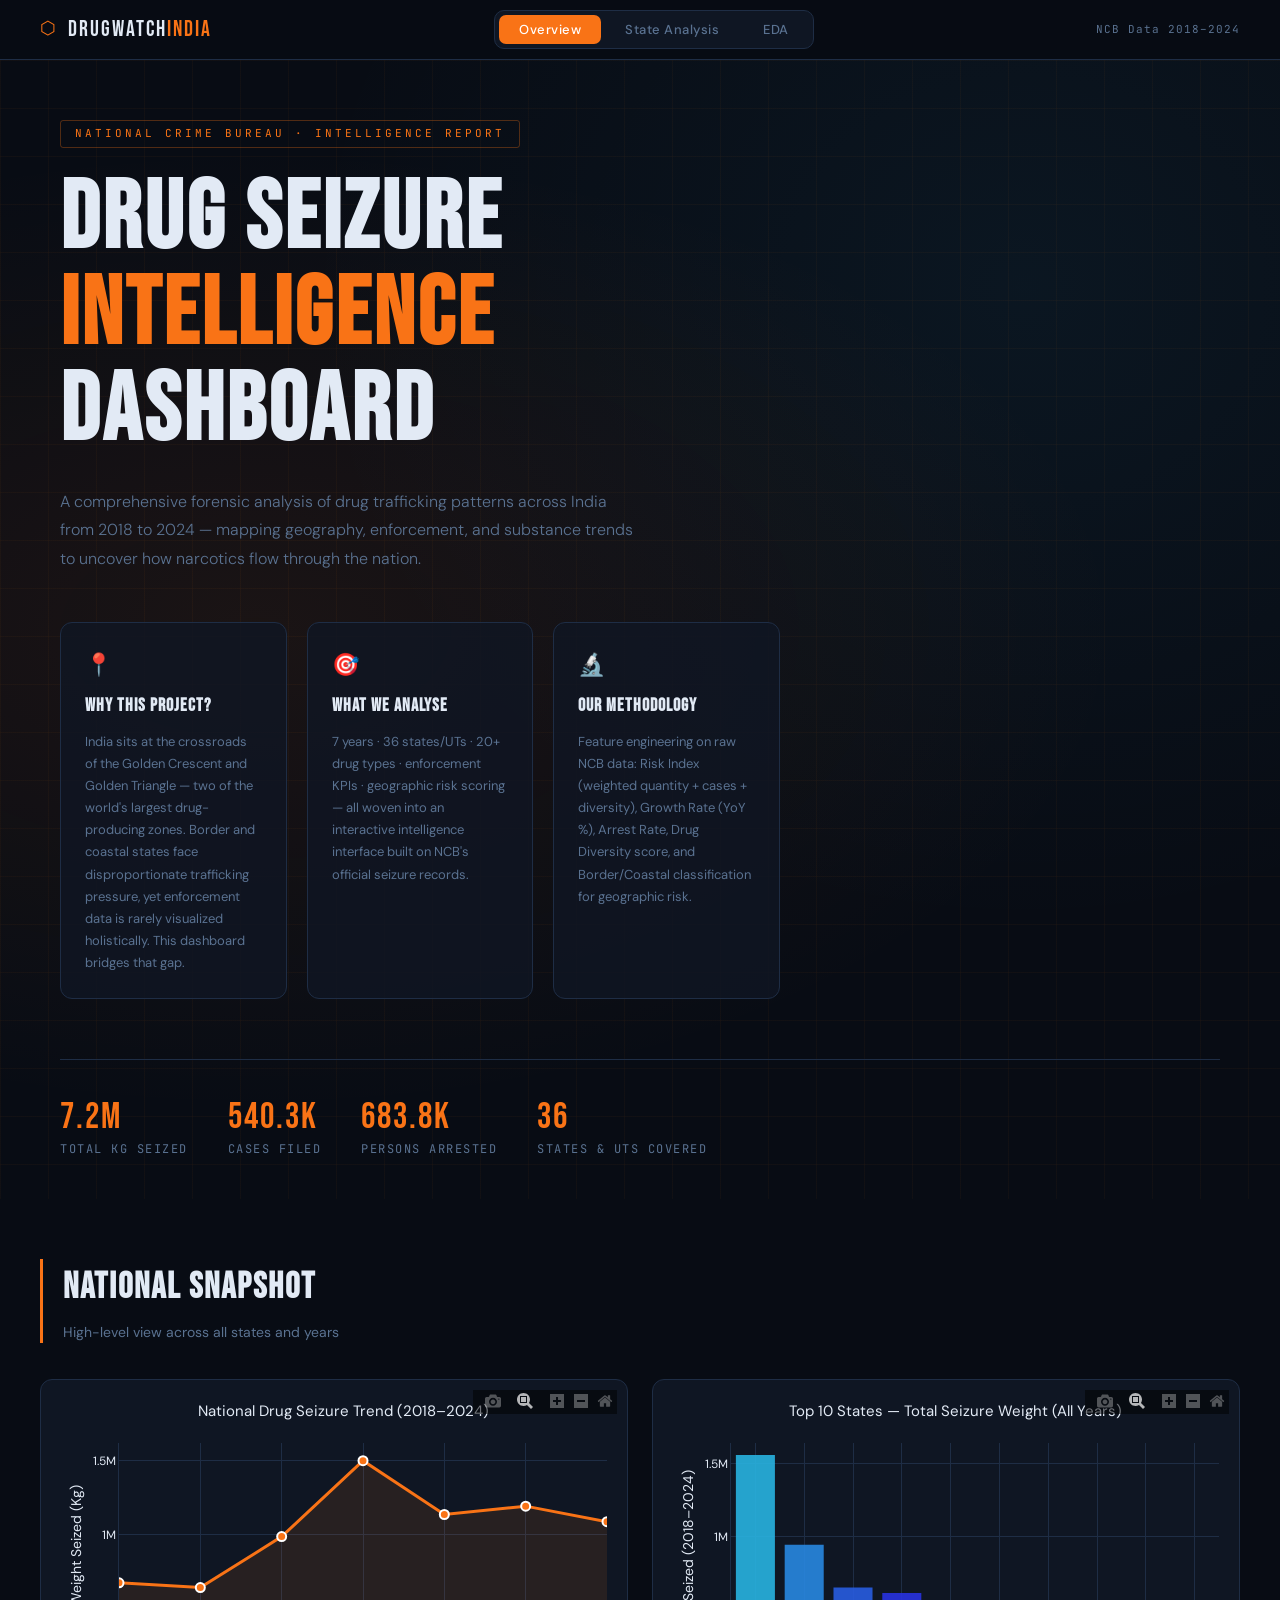
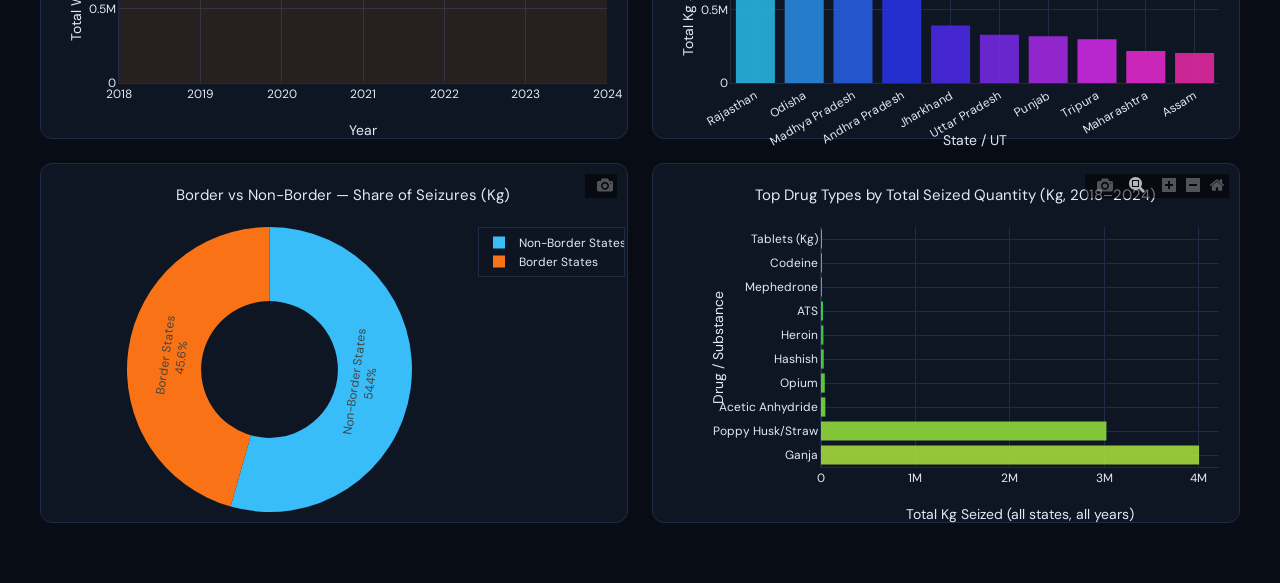
==== frontend/index.html @ 489620c5 "Graph corrected" ====
<!DOCTYPE html>
<html lang="en">
<head>
<meta charset="UTF-8">
<meta name="viewport" content="width=device-width, initial-scale=1.0">
<title>DrugWatch India — NCB Seizure Intelligence</title>
<link rel="preconnect" href="https://fonts.googleapis.com">
<link href="https://fonts.googleapis.com/css2?family=Bebas+Neue&family=DM+Sans:ital,wght@0,300;0,400;0,500;0,700;1,300&family=JetBrains+Mono:wght@400;600&display=swap" rel="stylesheet">
<script src="https://cdn.plot.ly/plotly-latest.min.js"></script>
<link rel="stylesheet" href="styles.css">
</head>
<body>

<!-- NAV -->
<nav class="navbar">
  <div class="nav-brand">
    <span class="brand-icon">⬡</span>
    <span class="brand-name">DrugWatch<em>India</em></span>
  </div>
  <div class="nav-tabs">
    <button class="nav-btn active" data-page="home">Overview</button>
    <button class="nav-btn" data-page="statewise">State Analysis</button>
    <button class="nav-btn" data-page="eda">EDA</button>
  </div>
  <div class="nav-meta">NCB Data 2018–2024</div>
</nav>

<!-- ═══════════════ PAGE: HOME ═══════════════ -->
<div id="page-home" class="page active">

  <!-- HERO -->
  <section class="hero">
    <div class="hero-bg-grid"></div>
    <div class="hero-content">
      <div class="hero-tag">National Crime Bureau · Intelligence Report</div>
      <h1 class="hero-title">Drug Seizure<br><span class="accent">Intelligence</span><br>Dashboard</h1>
      <p class="hero-desc">
        A comprehensive forensic analysis of drug trafficking patterns across
        India from 2018 to 2024 — mapping geography, enforcement, and substance trends
        to uncover how narcotics flow through the nation.
      </p>
      <div class="hero-why">
        <div class="why-card">
          <div class="why-icon">📍</div>
          <h4>Why This Project?</h4>
          <p>India sits at the crossroads of the Golden Crescent and Golden Triangle — two of the world's largest drug-producing zones. Border and coastal states face disproportionate trafficking pressure, yet enforcement data is rarely visualized holistically. This dashboard bridges that gap.</p>
        </div>
        <div class="why-card">
          <div class="why-icon">🎯</div>
          <h4>What We Analyse</h4>
          <p>7 years · 36 states/UTs · 20+ drug types · enforcement KPIs · geographic risk scoring — all woven into an interactive intelligence interface built on NCB's official seizure records.</p>
        </div>
        <div class="why-card">
          <div class="why-icon">🔬</div>
          <h4>Our Methodology</h4>
          <p>Feature engineering on raw NCB data: Risk Index (weighted quantity + cases + diversity), Growth Rate (YoY %), Arrest Rate, Drug Diversity score, and Border/Coastal classification for geographic risk.</p>
        </div>
      </div>
    </div>
    <div class="hero-stats">
      <div class="h-stat" id="hs-total"></div>
      <div class="h-stat" id="hs-cases"></div>
      <div class="h-stat" id="hs-arrested"></div>
      <div class="h-stat" id="hs-states"></div>
    </div>
  </section>

  <!-- HOME OVERVIEW CHARTS -->
  <section class="section">
    <div class="section-header">
      <h2>National Snapshot</h2>
      <p>High-level view across all states and years</p>
    </div>
    <div class="chart-grid-2">
      <div class="chart-box" id="home-trend"></div>
      <div class="chart-box" id="home-topstates"></div>
    </div>
    <div class="chart-grid-2" style="margin-top:24px">
      <div class="chart-box" id="home-border"></div>
      <div class="chart-box" id="home-drugs"></div>
    </div>
  </section>

</div>

<!-- ═══════════════ PAGE: STATE ANALYSIS ═══════════════ -->
<div id="page-statewise" class="page">

  <section class="section">
    <div class="section-header">
      <h2>State-wise Analysis</h2>
      <p>Click a state on the map — or use the filters below</p>
    </div>

    <!-- India Map -->
    <div class="map-container">
      <div id="india-map"></div>
      <div class="map-legend">
        <div class="legend-label">Low Risk</div>
        <div class="legend-bar"></div>
        <div class="legend-label">High Risk</div>
      </div>
    </div>

    <!-- State Filter Controls -->
    <div class="state-controls">
      <div class="control-group">
        <label>State / UT</label>
        <select id="stateFilter"></select>
      </div>
      <div class="control-group">
        <label>Year</label>
        <select id="yearFilter"></select>
      </div>
      <button class="apply-btn" onclick="applyStateFilters()">→ Apply</button>
    </div>

    <!-- KPI Cards -->
    <div class="kpi-row" id="kpi-row">
      <div class="kpi" id="kpi-risk"><span class="kpi-label">Risk Index</span><span class="kpi-val" id="risk">—</span></div>
      <div class="kpi" id="kpi-arrest"><span class="kpi-label">Arrest Rate</span><span class="kpi-val" id="arrest">—</span></div>
      <div class="kpi" id="kpi-growth"><span class="kpi-label">Growth Rate</span><span class="kpi-val" id="growth">—</span></div>
      <div class="kpi" id="kpi-diversity"><span class="kpi-label">Drug Diversity</span><span class="kpi-val" id="diversity">—</span></div>
      <div class="kpi"><span class="kpi-label">Total Cases</span><span class="kpi-val" id="kpi-cases">—</span></div>
      <div class="kpi"><span class="kpi-label">Total Arrested</span><span class="kpi-val" id="kpi-arrested">—</span></div>
      <div class="kpi"><span class="kpi-label">Total Qty (kg/units)</span><span class="kpi-val" id="kpi-qty">—</span></div>
      <div class="kpi"><span class="kpi-label">Border State</span><span class="kpi-val" id="kpi-border">—</span></div>
      <div class="kpi"><span class="kpi-label">Coastal State</span><span class="kpi-val" id="kpi-coastal">—</span></div>
    </div>

    <!-- Drug Breakdown Table -->
    <div class="table-section">
      <h3 class="table-title">Full Drug Breakdown — <span id="table-state-label">Select a state</span></h3>
      <div id="drug-table-container">
        <p class="placeholder-text">Select a state and year to view detailed seizure data</p>
      </div>
    </div>

    <!-- State Trend Chart -->
    <div class="chart-box" id="state-trend" style="margin-top:32px"></div>

  </section>
</div>

<!-- ═══════════════ PAGE: EDA ═══════════════ -->
<div id="page-eda" class="page">
  <section class="section">
    <div class="section-header">
      <h2>Exploratory Data Analysis</h2>
      <p>Select a category to explore visualizations, inferences, and insights</p>
    </div>

    <!-- EDA Category Tabs -->
    <div class="eda-tabs">
      <button class="eda-tab active" data-eda="time"> Time-Based</button>
      <button class="eda-tab" data-eda="geo"> Geographic</button>
      <button class="eda-tab" data-eda="drug"> Drug Patterns</button>
      <button class="eda-tab" data-eda="enforcement"> Enforcement</button>
      <button class="eda-tab" data-eda="border"> Border & Coastal</button>
      <button class="eda-tab" data-eda="advanced"> Advanced</button>
    </div>

    <!-- EDA Panels -->
    <div id="eda-panel-time" class="eda-panel active">
      <div class="eda-chart-selector">
        <button class="eda-chart-btn active" data-chart="time-total">Total Seizures</button>
        <button class="eda-chart-btn" data-chart="time-drugs">Drug-wise Trends</button>
        <button class="eda-chart-btn" data-chart="time-growth">Growth Rate</button>
        <button class="eda-chart-btn" data-chart="time-ma">Moving Average</button>
      </div>
      <div class="eda-content">
        <div id="time-total" class="eda-chart-view active"><div class="chart-box" id="chart-time-total"></div></div>
        <div id="time-drugs" class="eda-chart-view"><div class="chart-box" id="chart-time-drugs"></div></div>
        <div id="time-growth" class="eda-chart-view"><div class="chart-box" id="chart-time-growth"></div></div>
        <div id="time-ma" class="eda-chart-view"><div class="chart-box" id="chart-time-ma"></div></div>
      </div>
      <div class="eda-inferences" id="inf-time"></div>
    </div>

    <div id="eda-panel-geo" class="eda-panel">
      <div class="eda-chart-selector">
        <button class="eda-chart-btn active" data-chart="geo-heat">State Heatmap</button>
        <button class="eda-chart-btn" data-chart="geo-top10">Top 10 States</button>
        <button class="eda-chart-btn" data-chart="geo-yearstate">Year × State Heatmap</button>
        <button class="eda-chart-btn" data-chart="geo-rank">State Ranking</button>
      </div>
      <div class="eda-content">
        <div id="geo-heat" class="eda-chart-view active"><div class="chart-box" id="chart-geo-heat"></div></div>
        <div id="geo-top10" class="eda-chart-view"><div class="chart-box" id="chart-geo-top10"></div></div>
        <div id="geo-yearstate" class="eda-chart-view"><div class="chart-box" id="chart-geo-yearstate"></div></div>
        <div id="geo-rank" class="eda-chart-view"><div class="chart-box" id="chart-geo-rank"></div></div>
      </div>
      <div class="eda-inferences" id="inf-geo"></div>
    </div>

    <div id="eda-panel-drug" class="eda-panel">
      <div class="eda-chart-selector">
        <button class="eda-chart-btn active" data-chart="drug-dist">Drug Distribution</button>
        <button class="eda-chart-btn" data-chart="drug-stacked">Year-wise Composition</button>
        <button class="eda-chart-btn" data-chart="drug-corr">Correlation Heatmap</button>
        <button class="eda-chart-btn" data-chart="drug-diversity">Diversity Histogram</button>
      </div>
      <div class="eda-content">
        <div id="drug-dist" class="eda-chart-view active"><div class="chart-box" id="chart-drug-dist"></div></div>
        <div id="drug-stacked" class="eda-chart-view"><div class="chart-box" id="chart-drug-stacked"></div></div>
        <div id="drug-corr" class="eda-chart-view"><div class="chart-box" id="chart-drug-corr"></div></div>
        <div id="drug-diversity" class="eda-chart-view"><div class="chart-box" id="chart-drug-diversity"></div></div>
      </div>
      <div class="eda-inferences" id="inf-drug"></div>
    </div>

    <div id="eda-panel-enforcement" class="eda-panel">
      <div class="eda-chart-selector">
        <button class="eda-chart-btn active" data-chart="enf-scatter">Cases vs Arrested</button>
        <button class="eda-chart-btn" data-chart="enf-dist">Arrest Rate Dist.</button>
        <button class="eda-chart-btn" data-chart="enf-state">State-wise Rate</button>
        <button class="eda-chart-btn" data-chart="enf-trend">Enforcement Trend</button>
      </div>
      <div class="eda-content">
        <div id="enf-scatter" class="eda-chart-view active"><div class="chart-box" id="chart-enf-scatter"></div></div>
        <div id="enf-dist" class="eda-chart-view"><div class="chart-box" id="chart-enf-dist"></div></div>
        <div id="enf-state" class="eda-chart-view"><div class="chart-box" id="chart-enf-state"></div></div>
        <div id="enf-trend" class="eda-chart-view"><div class="chart-box" id="chart-enf-trend"></div></div>
      </div>
      <div class="eda-inferences" id="inf-enforcement"></div>
    </div>

    <div id="eda-panel-border" class="eda-panel">
      <div class="eda-chart-selector">
        <button class="eda-chart-btn active" data-chart="bord-pie">Border vs Non-Border</button>
        <button class="eda-chart-btn" data-chart="bord-coastal">Coastal vs Non-Coastal</button>
        <button class="eda-chart-btn" data-chart="bord-combo">Combined Risk</button>
      </div>
      <div class="eda-content">
        <div id="bord-pie" class="eda-chart-view active"><div class="chart-box" id="chart-bord-pie"></div></div>
        <div id="bord-coastal" class="eda-chart-view"><div class="chart-box" id="chart-bord-coastal"></div></div>
        <div id="bord-combo" class="eda-chart-view"><div class="chart-box" id="chart-bord-combo"></div></div>
      </div>
      <div class="eda-inferences" id="inf-border"></div>
    </div>

    <div id="eda-panel-advanced" class="eda-panel">
      <div class="eda-chart-selector">
        <button class="eda-chart-btn active" data-chart="adv-box">Distribution (Box)</button>
        <button class="eda-chart-btn" data-chart="adv-hotspot">Growth Hotspots</button>
        <button class="eda-chart-btn" data-chart="adv-anomaly">Anomaly Spikes</button>
      </div>
      <div class="eda-content">
        <div id="adv-box" class="eda-chart-view active"><div class="chart-box" id="chart-adv-box"></div></div>
        <div id="adv-hotspot" class="eda-chart-view"><div class="chart-box" id="chart-adv-hotspot"></div></div>
        <div id="adv-anomaly" class="eda-chart-view"><div class="chart-box" id="chart-adv-anomaly"></div></div>
      </div>
      <div class="eda-inferences" id="inf-advanced"></div>
    </div>

  </section>
</div>



<script src="data.js"></script>
<script src="script.js"></script>
<script src="eda.js"></script>
</body>
</html>
---- frontend/styles.css ----
/* ══════════════════════════════════════
   DrugWatch India — Dashboard Styles
   Aesthetic: Intelligence / Dark Editorial
══════════════════════════════════════ */

:root {
  --bg:       #080c14;
  --surface:  #0f1623;
  --surface2: #151e2e;
  --border:   #1e2d45;
  --accent:   #f97316;
  --accent2:  #38bdf8;
  --accent3:  #a3e635;
  --text:     #e2eaf5;
  --muted:    #5a7291;
  --danger:   #ef4444;
  --good:     #22c55e;

  --font-display: 'Bebas Neue', sans-serif;
  --font-body:    'DM Sans', sans-serif;
  --font-mono:    'JetBrains Mono', monospace;
}

*, *::before, *::after { box-sizing: border-box; margin: 0; padding: 0; }

html { scroll-behavior: smooth; }

body {
  background: var(--bg);
  color: var(--text);
  font-family: var(--font-body);
  font-size: 15px;
  line-height: 1.6;
  min-height: 100vh;
}

/* ── NAVBAR ── */
.navbar {
  position: sticky;
  top: 0;
  z-index: 100;
  display: flex;
  align-items: center;
  justify-content: space-between;
  padding: 0 40px;
  height: 60px;
  background: rgba(8,12,20,0.95);
  border-bottom: 1px solid var(--border);
  backdrop-filter: blur(12px);
}

.nav-brand {
  display: flex;
  align-items: center;
  gap: 10px;
  font-family: var(--font-display);
  font-size: 22px;
  letter-spacing: 2px;
  color: var(--text);
}
.nav-brand .brand-icon { color: var(--accent); font-size: 18px; }
.nav-brand em { color: var(--accent); font-style: normal; }

.nav-tabs {
  display: flex;
  gap: 4px;
  background: var(--surface);
  padding: 4px;
  border-radius: 10px;
  border: 1px solid var(--border);
}

.nav-btn {
  padding: 6px 20px;
  border: none;
  background: transparent;
  color: var(--muted);
  font-family: var(--font-body);
  font-size: 13px;
  font-weight: 500;
  border-radius: 7px;
  cursor: pointer;
  letter-spacing: 0.5px;
  transition: all 0.2s;
}
.nav-btn:hover { color: var(--text); background: var(--surface2); }
.nav-btn.active { background: var(--accent); color: #fff; }

.nav-meta {
  font-family: var(--font-mono);
  font-size: 11px;
  color: var(--muted);
  letter-spacing: 1px;
}

/* ── PAGES ── */
.page { display: none; }
.page.active { display: block; animation: fadeIn 0.35s ease; }

@keyframes fadeIn {
  from { opacity: 0; transform: translateY(10px); }
  to   { opacity: 1; transform: translateY(0); }
}

/* ── HERO ── */
.hero {
  position: relative;
  min-height: 88vh;
  display: flex;
  flex-direction: column;
  justify-content: center;
  padding: 60px 60px 40px;
  overflow: hidden;
}

.hero-bg-grid {
  position: absolute;
  inset: 0;
  background-image:
    linear-gradient(rgba(249,115,22,0.04) 1px, transparent 1px),
    linear-gradient(90deg, rgba(249,115,22,0.04) 1px, transparent 1px);
  background-size: 48px 48px;
  pointer-events: none;
}
.hero-bg-grid::after {
  content: '';
  position: absolute;
  inset: 0;
  background: radial-gradient(ellipse at 20% 50%, rgba(249,115,22,0.08) 0%, transparent 60%),
              radial-gradient(ellipse at 80% 20%, rgba(56,189,248,0.06) 0%, transparent 50%);
}

.hero-content { position: relative; z-index: 1; max-width: 720px; }

.hero-tag {
  display: inline-block;
  font-family: var(--font-mono);
  font-size: 11px;
  color: var(--accent);
  letter-spacing: 3px;
  text-transform: uppercase;
  border: 1px solid rgba(249,115,22,0.3);
  padding: 4px 14px;
  border-radius: 3px;
  margin-bottom: 24px;
}

.hero-title {
  font-family: var(--font-display);
  font-size: clamp(56px, 8vw, 96px);
  line-height: 1;
  letter-spacing: 3px;
  color: var(--text);
  margin-bottom: 28px;
}
.hero-title .accent { color: var(--accent); }

.hero-desc {
  font-size: 16px;
  color: var(--muted);
  max-width: 580px;
  margin-bottom: 48px;
  font-weight: 300;
  line-height: 1.8;
}

.hero-why {
  display: grid;
  grid-template-columns: repeat(3, 1fr);
  gap: 20px;
  margin-bottom: 0;
}

.why-card {
  background: rgba(15,22,35,0.8);
  border: 1px solid var(--border);
  border-radius: 12px;
  padding: 24px;
  transition: border-color 0.2s, transform 0.2s;
}
.why-card:hover { border-color: var(--accent); transform: translateY(-3px); }
.why-icon { font-size: 22px; margin-bottom: 10px; }
.why-card h4 {
  font-family: var(--font-display);
  font-size: 18px;
  letter-spacing: 1px;
  color: var(--text);
  margin-bottom: 10px;
}
.why-card p { font-size: 13px; color: var(--muted); line-height: 1.7; }

.hero-stats {
  display: flex;
  gap: 40px;
  margin-top: 60px;
  padding-top: 40px;
  border-top: 1px solid var(--border);
  position: relative;
  z-index: 1;
}
.h-stat {
  font-family: var(--font-mono);
  font-size: 12px;
  color: var(--muted);
}
.h-stat .stat-num {
  display: block;
  font-family: var(--font-display);
  font-size: 36px;
  color: var(--accent);
  letter-spacing: 2px;
  line-height: 1;
  margin-bottom: 4px;
}
.h-stat .stat-label { letter-spacing: 1.5px; text-transform: uppercase; }

/* ── SECTIONS ── */
.section {
  max-width: 1400px;
  margin: 0 auto;
  padding: 60px 40px;
}

.section-header {
  margin-bottom: 36px;
  border-left: 3px solid var(--accent);
  padding-left: 20px;
}
.section-header h2 {
  font-family: var(--font-display);
  font-size: 36px;
  letter-spacing: 2px;
  color: var(--text);
}
.section-header p { color: var(--muted); font-size: 14px; margin-top: 4px; }

/* ── CHART CONTAINERS ── */
.chart-grid-2 {
  display: grid;
  grid-template-columns: 1fr 1fr;
  gap: 24px;
}

.chart-box {
  background: var(--surface);
  border: 1px solid var(--border);
  border-radius: 12px;
  padding: 8px;
  min-height: 360px;
}

/* ── MAP ── */
.map-container {
  position: relative;
  margin-bottom: 40px;
}
#india-map {
  background: var(--surface);
  border: 1px solid var(--border);
  border-radius: 12px;
  height: 520px;
  width: 100%;
}
.map-legend {
  display: flex;
  align-items: center;
  gap: 12px;
  margin-top: 12px;
  justify-content: center;
}
.legend-bar {
  width: 200px;
  height: 8px;
  border-radius: 4px;
  background: linear-gradient(to right, #0ea5e9, #f97316, #ef4444);
}
.legend-label { font-family: var(--font-mono); font-size: 11px; color: var(--muted); }

/* ── STATE CONTROLS ── */
.state-controls {
  display: flex;
  align-items: flex-end;
  gap: 20px;
  flex-wrap: wrap;
  margin-bottom: 32px;
}
.control-group { display: flex; flex-direction: column; gap: 6px; }
.control-group label {
  font-family: var(--font-mono);
  font-size: 11px;
  color: var(--muted);
  text-transform: uppercase;
  letter-spacing: 1.5px;
}
select {
  background: var(--surface);
  border: 1px solid var(--border);
  color: var(--text);
  padding: 10px 16px;
  border-radius: 8px;
  font-family: var(--font-body);
  font-size: 14px;
  cursor: pointer;
  min-width: 220px;
  outline: none;
  transition: border-color 0.2s;
}
select:focus { border-color: var(--accent); }

.apply-btn {
  background: var(--accent);
  border: none;
  color: #fff;
  padding: 11px 28px;
  border-radius: 8px;
  font-family: var(--font-display);
  font-size: 16px;
  letter-spacing: 2px;
  cursor: pointer;
  transition: opacity 0.2s, transform 0.15s;
}
.apply-btn:hover { opacity: 0.85; transform: translateY(-1px); }

/* ── KPI ROW ── */
.kpi-row {
  display: flex;
  flex-wrap: wrap;
  gap: 16px;
  margin-bottom: 36px;
}
.kpi {
  background: var(--surface);
  border: 1px solid var(--border);
  border-radius: 10px;
  padding: 16px 24px;
  display: flex;
  flex-direction: column;
  gap: 6px;
  min-width: 150px;
  flex: 1;
  transition: border-color 0.2s;
}
.kpi:hover { border-color: var(--accent2); }
.kpi-label {
  font-family: var(--font-mono);
  font-size: 10px;
  color: var(--muted);
  text-transform: uppercase;
  letter-spacing: 1.5px;
}
.kpi-val {
  font-family: var(--font-display);
  font-size: 28px;
  color: var(--accent);
  letter-spacing: 1px;
  line-height: 1.1;
}

/* ── DRUG TABLE ── */
.table-section {
  background: var(--surface);
  border: 1px solid var(--border);
  border-radius: 12px;
  padding: 28px;
}
.table-title {
  font-family: var(--font-display);
  font-size: 20px;
  letter-spacing: 1px;
  color: var(--text);
  margin-bottom: 20px;
}
.table-title span { color: var(--accent); }

.placeholder-text { color: var(--muted); font-size: 14px; text-align: center; padding: 40px; }

.drug-table {
  width: 100%;
  border-collapse: collapse;
  font-size: 13px;
}
.drug-table th {
  background: var(--surface2);
  color: var(--muted);
  font-family: var(--font-mono);
  font-size: 10px;
  text-transform: uppercase;
  letter-spacing: 1.5px;
  padding: 10px 14px;
  text-align: left;
  border-bottom: 1px solid var(--border);
}
.drug-table td {
  padding: 10px 14px;
  border-bottom: 1px solid rgba(30,45,69,0.5);
  color: var(--text);
}
.drug-table tr:hover td { background: rgba(249,115,22,0.04); }
.drug-table td:last-child { font-family: var(--font-mono); color: var(--accent); text-align: right; }

/* ── EDA TABS ── */
.eda-tabs {
  display: flex;
  gap: 8px;
  flex-wrap: wrap;
  margin-bottom: 32px;
}
.eda-tab {
  padding: 10px 22px;
  background: var(--surface);
  border: 1px solid var(--border);
  color: var(--muted);
  font-family: var(--font-body);
  font-size: 13px;
  font-weight: 500;
  border-radius: 8px;
  cursor: pointer;
  transition: all 0.2s;
}
.eda-tab:hover { color: var(--text); border-color: var(--accent); }
.eda-tab.active { background: var(--accent); color: #fff; border-color: var(--accent); }

/* ── EDA PANELS ── */
.eda-panel { display: none; }
.eda-panel.active { display: block; animation: fadeIn 0.3s ease; }

.eda-chart-selector {
  display: flex;
  gap: 8px;
  flex-wrap: wrap;
  margin-bottom: 24px;
  padding: 12px;
  background: var(--surface);
  border: 1px solid var(--border);
  border-radius: 10px;
}
.eda-chart-btn {
  padding: 7px 18px;
  background: transparent;
  border: 1px solid transparent;
  color: var(--muted);
  font-size: 13px;
  border-radius: 6px;
  cursor: pointer;
  transition: all 0.2s;
}
.eda-chart-btn:hover { color: var(--text); background: var(--surface2); }
.eda-chart-btn.active { color: var(--accent2); border-color: var(--accent2); background: rgba(56,189,248,0.08); }

.eda-chart-view { display: none; }
.eda-chart-view.active { display: block; animation: fadeIn 0.25s ease; }

/* ── INFERENCES ── */
.eda-inferences {
  margin-top: 28px;
  display: grid;
  grid-template-columns: repeat(auto-fit, minmax(280px, 1fr));
  gap: 16px;
}
.inference-card {
  background: var(--surface);
  border: 1px solid var(--border);
  border-left: 3px solid var(--accent2);
  border-radius: 10px;
  padding: 20px;
}
.inference-card .inf-header {
  display: flex;
  align-items: center;
  gap: 10px;
  margin-bottom: 12px;
}
.inf-tag {
  font-family: var(--font-mono);
  font-size: 9px;
  text-transform: uppercase;
  letter-spacing: 2px;
  padding: 3px 8px;
  border-radius: 3px;
}
.inf-tag.obs { background: rgba(56,189,248,0.15); color: var(--accent2); }
.inf-tag.reason { background: rgba(163,230,53,0.15); color: var(--accent3); }
.inf-tag.impact { background: rgba(249,115,22,0.15); color: var(--accent); }

.inf-title {
  font-weight: 600;
  font-size: 13px;
  color: var(--text);
}
.inf-body { font-size: 13px; color: var(--muted); line-height: 1.7; }

/* ── FOOTER ──
.footer {
  text-align: center;
  padding: 28px;
  border-top: 1px solid var(--border);
  font-size: 12px;
  color: var(--muted);
  font-family: var(--font-mono);
  letter-spacing: 0.5px;
} */

/* ── PLOTLY OVERRIDE ── */
.js-plotly-plot .plotly .modebar { background: transparent !important; }

/* ── SCROLLBAR ── */
::-webkit-scrollbar { width: 6px; height: 6px; }
::-webkit-scrollbar-track { background: var(--surface); }
::-webkit-scrollbar-thumb { background: var(--border); border-radius: 3px; }
::-webkit-scrollbar-thumb:hover { background: var(--muted); }

/* ── RESPONSIVE ── */
@media (max-width: 900px) {
  .hero { padding: 40px 24px; }
  .hero-why { grid-template-columns: 1fr; }
  .chart-grid-2 { grid-template-columns: 1fr; }
  .navbar { padding: 0 20px; }
  .section { padding: 40px 20px; }
  .hero-stats { flex-wrap: wrap; gap: 24px; }
  .hero-title { font-size: 52px; }
}
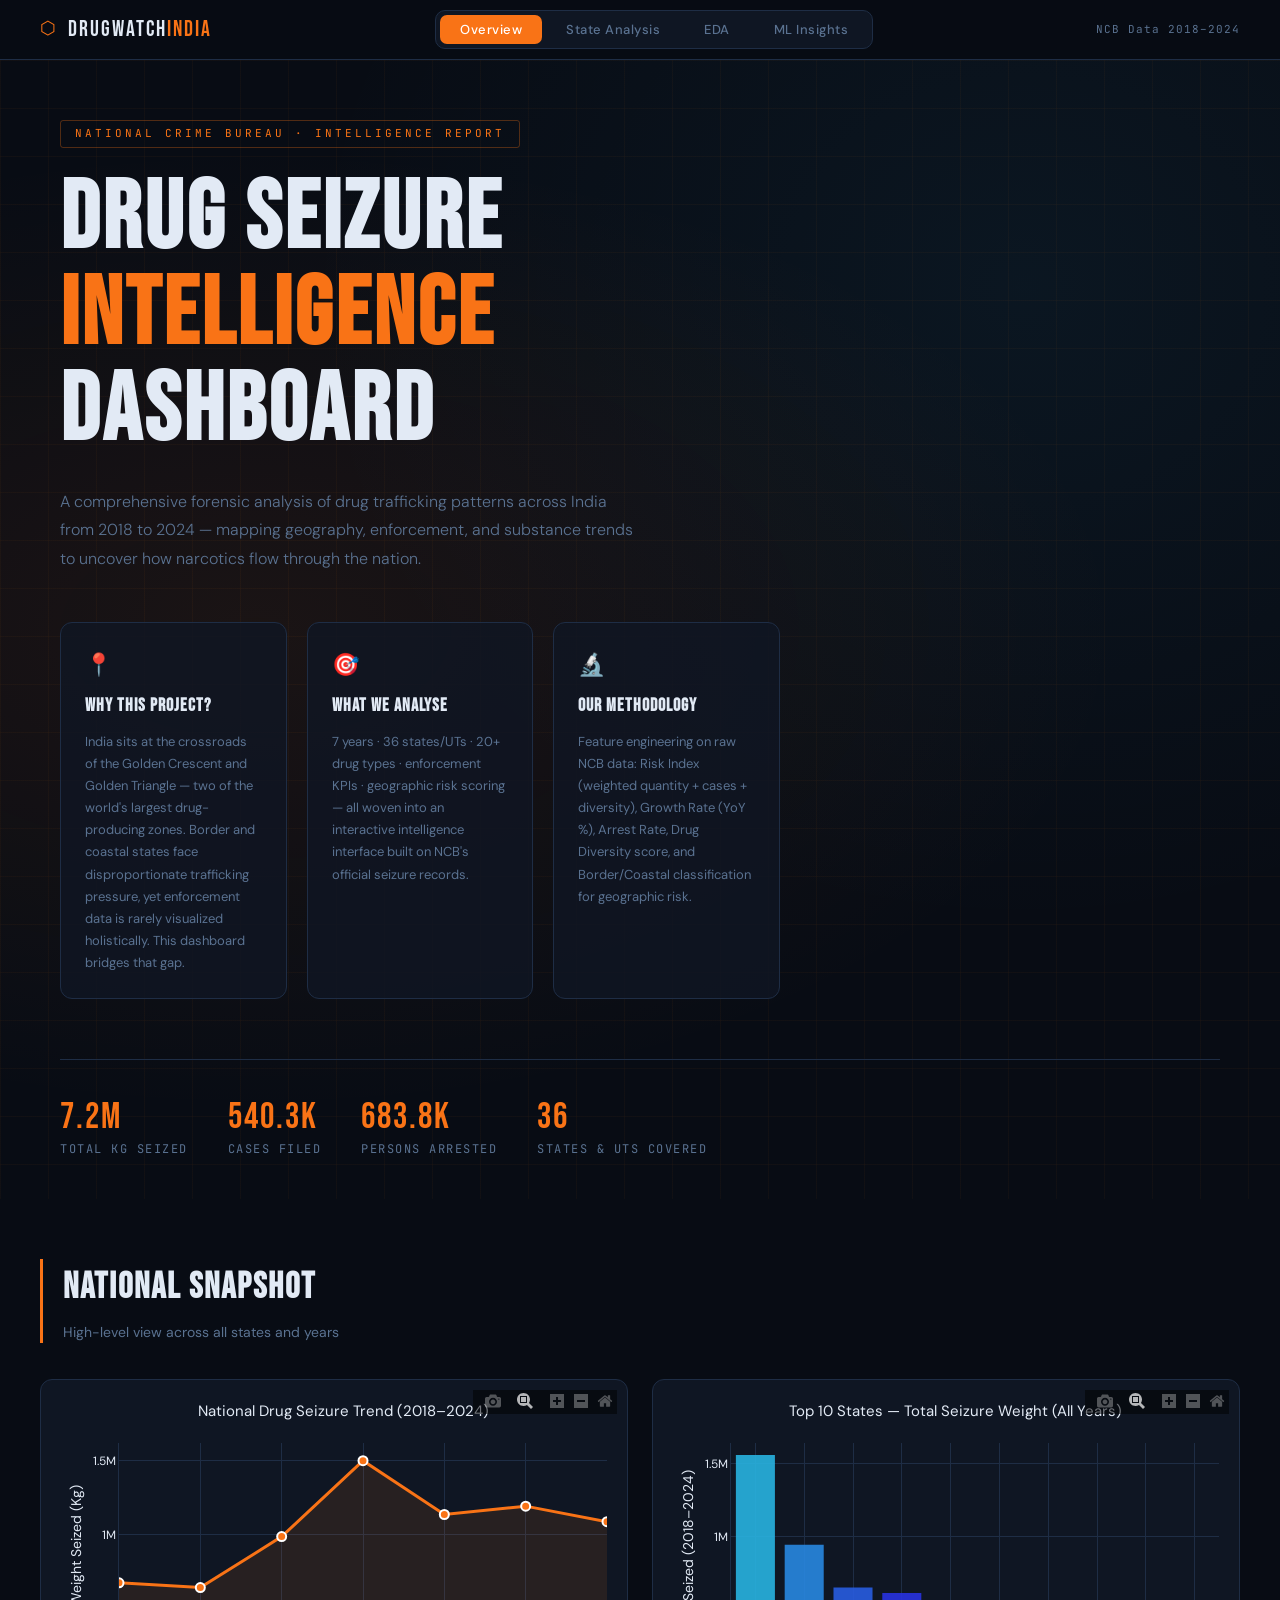
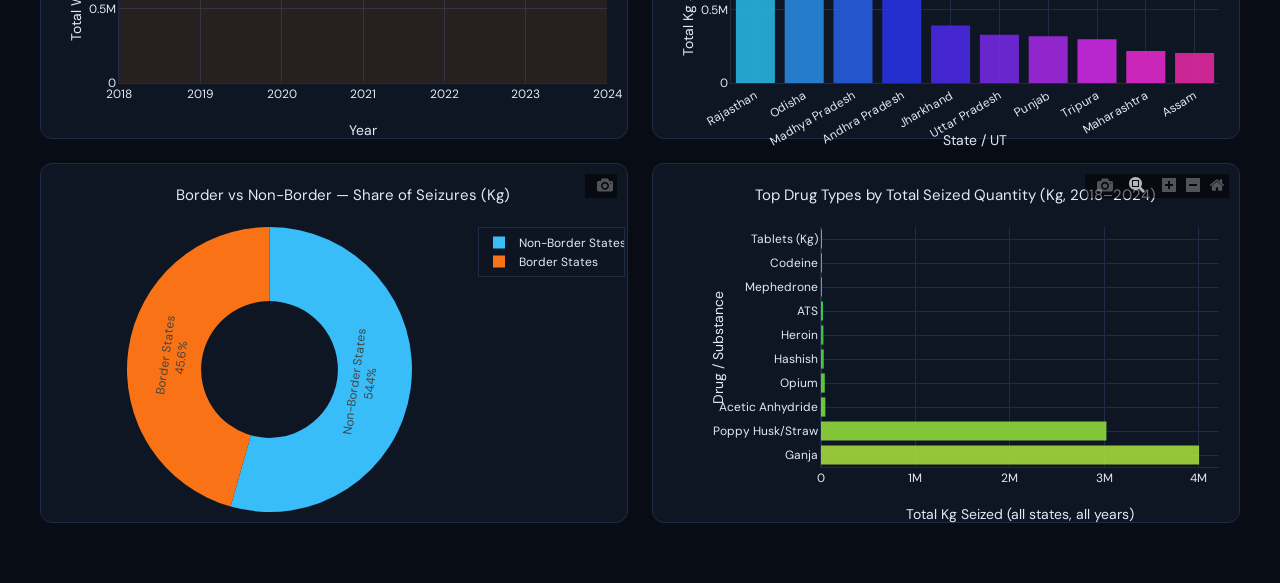
==== commit d088625c: "Added ML Insights page with clustering, UI improvements, and dynamic filtering" ====
--- a/frontend/index.html
+++ b/frontend/index.html
@@ -1,265 +1,428 @@
-<!DOCTYPE html>
+<!doctype html>
 <html lang="en">
-<head>
-<meta charset="UTF-8">
-<meta name="viewport" content="width=device-width, initial-scale=1.0">
-<title>DrugWatch India — NCB Seizure Intelligence</title>
-<link rel="preconnect" href="https://fonts.googleapis.com">
-<link href="https://fonts.googleapis.com/css2?family=Bebas+Neue&family=DM+Sans:ital,wght@0,300;0,400;0,500;0,700;1,300&family=JetBrains+Mono:wght@400;600&display=swap" rel="stylesheet">
-<script src="https://cdn.plot.ly/plotly-latest.min.js"></script>
-<link rel="stylesheet" href="styles.css">
-</head>
-<body>
-
-<!-- NAV -->
-<nav class="navbar">
-  <div class="nav-brand">
-    <span class="brand-icon">⬡</span>
-    <span class="brand-name">DrugWatch<em>India</em></span>
+  <head>
+    <meta charset="UTF-8" />
+    <meta name="viewport" content="width=device-width, initial-scale=1.0" />
+    <title>DrugWatch India — NCB Seizure Intelligence</title>
+    <link rel="preconnect" href="https://fonts.googleapis.com" />
+    <link
+      href="https://fonts.googleapis.com/css2?family=Bebas+Neue&family=DM+Sans:ital,wght@0,300;0,400;0,500;0,700;1,300&family=JetBrains+Mono:wght@400;600&display=swap"
+      rel="stylesheet"
+    />
+    <script src="https://cdn.plot.ly/plotly-latest.min.js"></script>
+    <link rel="stylesheet" href="styles.css" />
+  </head>
+  <body>
+    <!-- NAV -->
+    <nav class="navbar">
+      <div class="nav-brand">
+        <span class="brand-icon">⬡</span>
+        <span class="brand-name">DrugWatch<em>India</em></span>
+      </div>
+      <div class="nav-tabs">
+        <button class="nav-btn active" data-page="home">Overview</button>
+        <button class="nav-btn" data-page="statewise">State Analysis</button>
+        <button class="nav-btn" data-page="eda">EDA</button>
+        <button class="nav-btn" data-page="ml">ML Insights</button>
+      </div>
+      <div class="nav-meta">NCB Data 2018–2024</div>
+    </nav>
+
+    <!-- ═══════════════ PAGE: HOME ═══════════════ -->
+    <div id="page-home" class="page active">
+      <!-- HERO -->
+      <section class="hero">
+        <div class="hero-bg-grid"></div>
+        <div class="hero-content">
+          <div class="hero-tag">
+            National Crime Bureau · Intelligence Report
+          </div>
+          <h1 class="hero-title">
+            Drug Seizure<br /><span class="accent">Intelligence</span
+            ><br />Dashboard
+          </h1>
+          <p class="hero-desc">
+            A comprehensive forensic analysis of drug trafficking patterns
+            across India from 2018 to 2024 — mapping geography, enforcement, and
+            substance trends to uncover how narcotics flow through the nation.
+          </p>
+          <div class="hero-why">
+            <div class="why-card">
+              <div class="why-icon">📍</div>
+              <h4>Why This Project?</h4>
+              <p>
+                India sits at the crossroads of the Golden Crescent and Golden
+                Triangle — two of the world's largest drug-producing zones.
+                Border and coastal states face disproportionate trafficking
+                pressure, yet enforcement data is rarely visualized
+                holistically. This dashboard bridges that gap.
+              </p>
+            </div>
+            <div class="why-card">
+              <div class="why-icon">🎯</div>
+              <h4>What We Analyse</h4>
+              <p>
+                7 years · 36 states/UTs · 20+ drug types · enforcement KPIs ·
+                geographic risk scoring — all woven into an interactive
+                intelligence interface built on NCB's official seizure records.
+              </p>
+            </div>
+            <div class="why-card">
+              <div class="why-icon">🔬</div>
+              <h4>Our Methodology</h4>
+              <p>
+                Feature engineering on raw NCB data: Risk Index (weighted
+                quantity + cases + diversity), Growth Rate (YoY %), Arrest Rate,
+                Drug Diversity score, and Border/Coastal classification for
+                geographic risk.
+              </p>
+            </div>
+          </div>
+        </div>
+        <div class="hero-stats">
+          <div class="h-stat" id="hs-total"></div>
+          <div class="h-stat" id="hs-cases"></div>
+          <div class="h-stat" id="hs-arrested"></div>
+          <div class="h-stat" id="hs-states"></div>
+        </div>
+      </section>
+
+      <!-- HOME OVERVIEW CHARTS -->
+      <section class="section">
+        <div class="section-header">
+          <h2>National Snapshot</h2>
+          <p>High-level view across all states and years</p>
+        </div>
+        <div class="chart-grid-2">
+          <div class="chart-box" id="home-trend"></div>
+          <div class="chart-box" id="home-topstates"></div>
+        </div>
+        <div class="chart-grid-2" style="margin-top: 24px">
+          <div class="chart-box" id="home-border"></div>
+          <div class="chart-box" id="home-drugs"></div>
+        </div>
+      </section>
+    </div>
+
+    <!-- ═══════════════ PAGE: STATE ANALYSIS ═══════════════ -->
+    <div id="page-statewise" class="page">
+      <section class="section">
+        <div class="section-header">
+          <h2>State-wise Analysis</h2>
+          <p>Click a state on the map — or use the filters below</p>
+        </div>
+
+        <!-- India Map -->
+        <div class="map-container">
+          <div id="india-map"></div>
+          <div class="map-legend">
+            <div class="legend-label">Low Risk</div>
+            <div class="legend-bar"></div>
+            <div class="legend-label">High Risk</div>
+          </div>
+        </div>
+
+        <!-- State Filter Controls -->
+        <div class="state-controls">
+          <div class="control-group">
+            <label>State / UT</label>
+            <select id="stateFilter"></select>
+          </div>
+          <div class="control-group">
+            <label>Year</label>
+            <select id="yearFilter"></select>
+          </div>
+          <button class="apply-btn" onclick="applyStateFilters()">
+            → Apply
+          </button>
+        </div>
+
+        <!-- KPI Cards -->
+        <div class="kpi-row" id="kpi-row">
+          <div class="kpi" id="kpi-risk">
+            <span class="kpi-label">Risk Index</span
+            ><span class="kpi-val" id="risk">—</span>
+          </div>
+          <div class="kpi" id="kpi-arrest">
+            <span class="kpi-label">Arrest Rate</span
+            ><span class="kpi-val" id="arrest">—</span>
+          </div>
+          <div class="kpi" id="kpi-growth">
+            <span class="kpi-label">Growth Rate</span
+            ><span class="kpi-val" id="growth">—</span>
+          </div>
+          <div class="kpi" id="kpi-diversity">
+            <span class="kpi-label">Drug Diversity</span
+            ><span class="kpi-val" id="diversity">—</span>
+          </div>
+          <div class="kpi">
+            <span class="kpi-label">Total Cases</span
+            ><span class="kpi-val" id="kpi-cases">—</span>
+          </div>
+          <div class="kpi">
+            <span class="kpi-label">Total Arrested</span
+            ><span class="kpi-val" id="kpi-arrested">—</span>
+          </div>
+          <div class="kpi">
+            <span class="kpi-label">Total Qty (kg/units)</span
+            ><span class="kpi-val" id="kpi-qty">—</span>
+          </div>
+          <div class="kpi">
+            <span class="kpi-label">Border State</span
+            ><span class="kpi-val" id="kpi-border">—</span>
+          </div>
+          <div class="kpi">
+            <span class="kpi-label">Coastal State</span
+            ><span class="kpi-val" id="kpi-coastal">—</span>
+          </div>
+        </div>
+
+        <!-- Drug Breakdown Table -->
+        <div class="table-section">
+          <h3 class="table-title">
+            Full Drug Breakdown —
+            <span id="table-state-label">Select a state</span>
+          </h3>
+          <div id="drug-table-container">
+            <p class="placeholder-text">
+              Select a state and year to view detailed seizure data
+            </p>
+          </div>
+        </div>
+
+        <!-- State Trend Chart -->
+        <div class="chart-box" id="state-trend" style="margin-top: 32px"></div>
+      </section>
+    </div>
+
+    <!-- ═══════════════ PAGE: EDA ═══════════════ -->
+    <div id="page-eda" class="page">
+      <section class="section">
+        <div class="section-header">
+          <h2>Exploratory Data Analysis</h2>
+          <p>
+            Select a category to explore visualizations, inferences, and
+            insights
+          </p>
+        </div>
+
+        <!-- EDA Category Tabs -->
+        <div class="eda-tabs">
+          <button class="eda-tab active" data-eda="time">Time-Based</button>
+          <button class="eda-tab" data-eda="geo">Geographic</button>
+          <button class="eda-tab" data-eda="drug">Drug Patterns</button>
+          <button class="eda-tab" data-eda="enforcement">Enforcement</button>
+          <button class="eda-tab" data-eda="border">Border & Coastal</button>
+          <button class="eda-tab" data-eda="advanced">Advanced</button>
+        </div>
+
+        <!-- EDA Panels -->
+        <div id="eda-panel-time" class="eda-panel active">
+          <div class="eda-chart-selector">
+            <button class="eda-chart-btn active" data-chart="time-total">
+              Total Seizures
+            </button>
+            <button class="eda-chart-btn" data-chart="time-drugs">
+              Drug-wise Trends
+            </button>
+            <button class="eda-chart-btn" data-chart="time-growth">
+              Growth Rate
+            </button>
+            <button class="eda-chart-btn" data-chart="time-ma">
+              Moving Average
+            </button>
+          </div>
+          <div class="eda-content">
+            <div id="time-total" class="eda-chart-view active">
+              <div class="chart-box" id="chart-time-total"></div>
+            </div>
+            <div id="time-drugs" class="eda-chart-view">
+              <div class="chart-box" id="chart-time-drugs"></div>
+            </div>
+            <div id="time-growth" class="eda-chart-view">
+              <div class="chart-box" id="chart-time-growth"></div>
+            </div>
+            <div id="time-ma" class="eda-chart-view">
+              <div class="chart-box" id="chart-time-ma"></div>
+            </div>
+          </div>
+          <div class="eda-inferences" id="inf-time"></div>
+        </div>
+
+        <div id="eda-panel-geo" class="eda-panel">
+          <div class="eda-chart-selector">
+            <button class="eda-chart-btn active" data-chart="geo-heat">
+              State Heatmap
+            </button>
+            <button class="eda-chart-btn" data-chart="geo-top10">
+              Top 10 States
+            </button>
+            <button class="eda-chart-btn" data-chart="geo-yearstate">
+              Year × State Heatmap
+            </button>
+            <button class="eda-chart-btn" data-chart="geo-rank">
+              State Ranking
+            </button>
+          </div>
+          <div class="eda-content">
+            <div id="geo-heat" class="eda-chart-view active">
+              <div class="chart-box" id="chart-geo-heat"></div>
+            </div>
+            <div id="geo-top10" class="eda-chart-view">
+              <div class="chart-box" id="chart-geo-top10"></div>
+            </div>
+            <div id="geo-yearstate" class="eda-chart-view">
+              <div class="chart-box" id="chart-geo-yearstate"></div>
+            </div>
+            <div id="geo-rank" class="eda-chart-view">
+              <div class="chart-box" id="chart-geo-rank"></div>
+            </div>
+          </div>
+          <div class="eda-inferences" id="inf-geo"></div>
+        </div>
+
+        <div id="eda-panel-drug" class="eda-panel">
+          <div class="eda-chart-selector">
+            <button class="eda-chart-btn active" data-chart="drug-dist">
+              Drug Distribution
+            </button>
+            <button class="eda-chart-btn" data-chart="drug-stacked">
+              Year-wise Composition
+            </button>
+            <button class="eda-chart-btn" data-chart="drug-corr">
+              Correlation Heatmap
+            </button>
+            <button class="eda-chart-btn" data-chart="drug-diversity">
+              Diversity Histogram
+            </button>
+          </div>
+          <div class="eda-content">
+            <div id="drug-dist" class="eda-chart-view active">
+              <div class="chart-box" id="chart-drug-dist"></div>
+            </div>
+            <div id="drug-stacked" class="eda-chart-view">
+              <div class="chart-box" id="chart-drug-stacked"></div>
+            </div>
+            <div id="drug-corr" class="eda-chart-view">
+              <div class="chart-box" id="chart-drug-corr"></div>
+            </div>
+            <div id="drug-diversity" class="eda-chart-view">
+              <div class="chart-box" id="chart-drug-diversity"></div>
+            </div>
+          </div>
+          <div class="eda-inferences" id="inf-drug"></div>
+        </div>
+
+        <div id="eda-panel-enforcement" class="eda-panel">
+          <div class="eda-chart-selector">
+            <button class="eda-chart-btn active" data-chart="enf-scatter">
+              Cases vs Arrested
+            </button>
+            <button class="eda-chart-btn" data-chart="enf-dist">
+              Arrest Rate Dist.
+            </button>
+            <button class="eda-chart-btn" data-chart="enf-state">
+              State-wise Rate
+            </button>
+            <button class="eda-chart-btn" data-chart="enf-trend">
+              Enforcement Trend
+            </button>
+          </div>
+          <div class="eda-content">
+            <div id="enf-scatter" class="eda-chart-view active">
+              <div class="chart-box" id="chart-enf-scatter"></div>
+            </div>
+            <div id="enf-dist" class="eda-chart-view">
+              <div class="chart-box" id="chart-enf-dist"></div>
+            </div>
+            <div id="enf-state" class="eda-chart-view">
+              <div class="chart-box" id="chart-enf-state"></div>
+            </div>
+            <div id="enf-trend" class="eda-chart-view">
+              <div class="chart-box" id="chart-enf-trend"></div>
+            </div>
+          </div>
+          <div class="eda-inferences" id="inf-enforcement"></div>
+        </div>
+
+        <div id="eda-panel-border" class="eda-panel">
+          <div class="eda-chart-selector">
+            <button class="eda-chart-btn active" data-chart="bord-pie">
+              Border vs Non-Border
+            </button>
+            <button class="eda-chart-btn" data-chart="bord-coastal">
+              Coastal vs Non-Coastal
+            </button>
+            <button class="eda-chart-btn" data-chart="bord-combo">
+              Combined Risk
+            </button>
+          </div>
+          <div class="eda-content">
+            <div id="bord-pie" class="eda-chart-view active">
+              <div class="chart-box" id="chart-bord-pie"></div>
+            </div>
+            <div id="bord-coastal" class="eda-chart-view">
+              <div class="chart-box" id="chart-bord-coastal"></div>
+            </div>
+            <div id="bord-combo" class="eda-chart-view">
+              <div class="chart-box" id="chart-bord-combo"></div>
+            </div>
+          </div>
+          <div class="eda-inferences" id="inf-border"></div>
+        </div>
+
+        <div id="eda-panel-advanced" class="eda-panel">
+          <div class="eda-chart-selector">
+            <button class="eda-chart-btn active" data-chart="adv-box">
+              Distribution (Box)
+            </button>
+            <button class="eda-chart-btn" data-chart="adv-hotspot">
+              Growth Hotspots
+            </button>
+            <button class="eda-chart-btn" data-chart="adv-anomaly">
+              Anomaly Spikes
+            </button>
+          </div>
+          <div class="eda-content">
+            <div id="adv-box" class="eda-chart-view active">
+              <div class="chart-box" id="chart-adv-box"></div>
+            </div>
+            <div id="adv-hotspot" class="eda-chart-view">
+              <div class="chart-box" id="chart-adv-hotspot"></div>
+            </div>
+            <div id="adv-anomaly" class="eda-chart-view">
+              <div class="chart-box" id="chart-adv-anomaly"></div>
+            </div>
+          </div>
+          <div class="eda-inferences" id="inf-advanced"></div>
+        </div>
+      </section>
+    </div>
+
+    <div id="page-ml" class="page">
+<div class="section">
+
+  <div class="section-header">
+    <h2>Machine Learning Insights</h2>
+    <div class="ml-subtext">
+  Clustering groups states into risk categories based on seizure volume and case counts.
+</div>
+  <!-- Filters -->
+  <div class="pill-group">
+    <button onclick="renderML('High Risk')" class="ml-btn" data-type="High Risk">High</button>
+<button onclick="renderML('Medium Risk')" class="ml-btn" data-type="Medium Risk">Medium</button>
+<button onclick="renderML('Low Risk')" class="ml-btn" data-type="Low Risk">Low</button>
   </div>
-  <div class="nav-tabs">
-    <button class="nav-btn active" data-page="home">Overview</button>
-    <button class="nav-btn" data-page="statewise">State Analysis</button>
-    <button class="nav-btn" data-page="eda">EDA</button>
-  </div>
-  <div class="nav-meta">NCB Data 2018–2024</div>
-</nav>
-
-<!-- ═══════════════ PAGE: HOME ═══════════════ -->
-<div id="page-home" class="page active">
-
-  <!-- HERO -->
-  <section class="hero">
-    <div class="hero-bg-grid"></div>
-    <div class="hero-content">
-      <div class="hero-tag">National Crime Bureau · Intelligence Report</div>
-      <h1 class="hero-title">Drug Seizure<br><span class="accent">Intelligence</span><br>Dashboard</h1>
-      <p class="hero-desc">
-        A comprehensive forensic analysis of drug trafficking patterns across
-        India from 2018 to 2024 — mapping geography, enforcement, and substance trends
-        to uncover how narcotics flow through the nation.
-      </p>
-      <div class="hero-why">
-        <div class="why-card">
-          <div class="why-icon">📍</div>
-          <h4>Why This Project?</h4>
-          <p>India sits at the crossroads of the Golden Crescent and Golden Triangle — two of the world's largest drug-producing zones. Border and coastal states face disproportionate trafficking pressure, yet enforcement data is rarely visualized holistically. This dashboard bridges that gap.</p>
-        </div>
-        <div class="why-card">
-          <div class="why-icon">🎯</div>
-          <h4>What We Analyse</h4>
-          <p>7 years · 36 states/UTs · 20+ drug types · enforcement KPIs · geographic risk scoring — all woven into an interactive intelligence interface built on NCB's official seizure records.</p>
-        </div>
-        <div class="why-card">
-          <div class="why-icon">🔬</div>
-          <h4>Our Methodology</h4>
-          <p>Feature engineering on raw NCB data: Risk Index (weighted quantity + cases + diversity), Growth Rate (YoY %), Arrest Rate, Drug Diversity score, and Border/Coastal classification for geographic risk.</p>
-        </div>
-      </div>
-    </div>
-    <div class="hero-stats">
-      <div class="h-stat" id="hs-total"></div>
-      <div class="h-stat" id="hs-cases"></div>
-      <div class="h-stat" id="hs-arrested"></div>
-      <div class="h-stat" id="hs-states"></div>
-    </div>
-  </section>
-
-  <!-- HOME OVERVIEW CHARTS -->
-  <section class="section">
-    <div class="section-header">
-      <h2>National Snapshot</h2>
-      <p>High-level view across all states and years</p>
-    </div>
-    <div class="chart-grid-2">
-      <div class="chart-box" id="home-trend"></div>
-      <div class="chart-box" id="home-topstates"></div>
-    </div>
-    <div class="chart-grid-2" style="margin-top:24px">
-      <div class="chart-box" id="home-border"></div>
-      <div class="chart-box" id="home-drugs"></div>
-    </div>
-  </section>
+
+  <!-- Chart -->
+  <div id="ml-clusters" style="margin-top:15px;"></div>
+
+  <!-- Insight -->
+  <div id="ml-insight" class="insight-text"></div>
 
 </div>
-
-<!-- ═══════════════ PAGE: STATE ANALYSIS ═══════════════ -->
-<div id="page-statewise" class="page">
-
-  <section class="section">
-    <div class="section-header">
-      <h2>State-wise Analysis</h2>
-      <p>Click a state on the map — or use the filters below</p>
-    </div>
-
-    <!-- India Map -->
-    <div class="map-container">
-      <div id="india-map"></div>
-      <div class="map-legend">
-        <div class="legend-label">Low Risk</div>
-        <div class="legend-bar"></div>
-        <div class="legend-label">High Risk</div>
-      </div>
-    </div>
-
-    <!-- State Filter Controls -->
-    <div class="state-controls">
-      <div class="control-group">
-        <label>State / UT</label>
-        <select id="stateFilter"></select>
-      </div>
-      <div class="control-group">
-        <label>Year</label>
-        <select id="yearFilter"></select>
-      </div>
-      <button class="apply-btn" onclick="applyStateFilters()">→ Apply</button>
-    </div>
-
-    <!-- KPI Cards -->
-    <div class="kpi-row" id="kpi-row">
-      <div class="kpi" id="kpi-risk"><span class="kpi-label">Risk Index</span><span class="kpi-val" id="risk">—</span></div>
-      <div class="kpi" id="kpi-arrest"><span class="kpi-label">Arrest Rate</span><span class="kpi-val" id="arrest">—</span></div>
-      <div class="kpi" id="kpi-growth"><span class="kpi-label">Growth Rate</span><span class="kpi-val" id="growth">—</span></div>
-      <div class="kpi" id="kpi-diversity"><span class="kpi-label">Drug Diversity</span><span class="kpi-val" id="diversity">—</span></div>
-      <div class="kpi"><span class="kpi-label">Total Cases</span><span class="kpi-val" id="kpi-cases">—</span></div>
-      <div class="kpi"><span class="kpi-label">Total Arrested</span><span class="kpi-val" id="kpi-arrested">—</span></div>
-      <div class="kpi"><span class="kpi-label">Total Qty (kg/units)</span><span class="kpi-val" id="kpi-qty">—</span></div>
-      <div class="kpi"><span class="kpi-label">Border State</span><span class="kpi-val" id="kpi-border">—</span></div>
-      <div class="kpi"><span class="kpi-label">Coastal State</span><span class="kpi-val" id="kpi-coastal">—</span></div>
-    </div>
-
-    <!-- Drug Breakdown Table -->
-    <div class="table-section">
-      <h3 class="table-title">Full Drug Breakdown — <span id="table-state-label">Select a state</span></h3>
-      <div id="drug-table-container">
-        <p class="placeholder-text">Select a state and year to view detailed seizure data</p>
-      </div>
-    </div>
-
-    <!-- State Trend Chart -->
-    <div class="chart-box" id="state-trend" style="margin-top:32px"></div>
-
-  </section>
-</div>
-
-<!-- ═══════════════ PAGE: EDA ═══════════════ -->
-<div id="page-eda" class="page">
-  <section class="section">
-    <div class="section-header">
-      <h2>Exploratory Data Analysis</h2>
-      <p>Select a category to explore visualizations, inferences, and insights</p>
-    </div>
-
-    <!-- EDA Category Tabs -->
-    <div class="eda-tabs">
-      <button class="eda-tab active" data-eda="time"> Time-Based</button>
-      <button class="eda-tab" data-eda="geo"> Geographic</button>
-      <button class="eda-tab" data-eda="drug"> Drug Patterns</button>
-      <button class="eda-tab" data-eda="enforcement"> Enforcement</button>
-      <button class="eda-tab" data-eda="border"> Border & Coastal</button>
-      <button class="eda-tab" data-eda="advanced"> Advanced</button>
-    </div>
-
-    <!-- EDA Panels -->
-    <div id="eda-panel-time" class="eda-panel active">
-      <div class="eda-chart-selector">
-        <button class="eda-chart-btn active" data-chart="time-total">Total Seizures</button>
-        <button class="eda-chart-btn" data-chart="time-drugs">Drug-wise Trends</button>
-        <button class="eda-chart-btn" data-chart="time-growth">Growth Rate</button>
-        <button class="eda-chart-btn" data-chart="time-ma">Moving Average</button>
-      </div>
-      <div class="eda-content">
-        <div id="time-total" class="eda-chart-view active"><div class="chart-box" id="chart-time-total"></div></div>
-        <div id="time-drugs" class="eda-chart-view"><div class="chart-box" id="chart-time-drugs"></div></div>
-        <div id="time-growth" class="eda-chart-view"><div class="chart-box" id="chart-time-growth"></div></div>
-        <div id="time-ma" class="eda-chart-view"><div class="chart-box" id="chart-time-ma"></div></div>
-      </div>
-      <div class="eda-inferences" id="inf-time"></div>
-    </div>
-
-    <div id="eda-panel-geo" class="eda-panel">
-      <div class="eda-chart-selector">
-        <button class="eda-chart-btn active" data-chart="geo-heat">State Heatmap</button>
-        <button class="eda-chart-btn" data-chart="geo-top10">Top 10 States</button>
-        <button class="eda-chart-btn" data-chart="geo-yearstate">Year × State Heatmap</button>
-        <button class="eda-chart-btn" data-chart="geo-rank">State Ranking</button>
-      </div>
-      <div class="eda-content">
-        <div id="geo-heat" class="eda-chart-view active"><div class="chart-box" id="chart-geo-heat"></div></div>
-        <div id="geo-top10" class="eda-chart-view"><div class="chart-box" id="chart-geo-top10"></div></div>
-        <div id="geo-yearstate" class="eda-chart-view"><div class="chart-box" id="chart-geo-yearstate"></div></div>
-        <div id="geo-rank" class="eda-chart-view"><div class="chart-box" id="chart-geo-rank"></div></div>
-      </div>
-      <div class="eda-inferences" id="inf-geo"></div>
-    </div>
-
-    <div id="eda-panel-drug" class="eda-panel">
-      <div class="eda-chart-selector">
-        <button class="eda-chart-btn active" data-chart="drug-dist">Drug Distribution</button>
-        <button class="eda-chart-btn" data-chart="drug-stacked">Year-wise Composition</button>
-        <button class="eda-chart-btn" data-chart="drug-corr">Correlation Heatmap</button>
-        <button class="eda-chart-btn" data-chart="drug-diversity">Diversity Histogram</button>
-      </div>
-      <div class="eda-content">
-        <div id="drug-dist" class="eda-chart-view active"><div class="chart-box" id="chart-drug-dist"></div></div>
-        <div id="drug-stacked" class="eda-chart-view"><div class="chart-box" id="chart-drug-stacked"></div></div>
-        <div id="drug-corr" class="eda-chart-view"><div class="chart-box" id="chart-drug-corr"></div></div>
-        <div id="drug-diversity" class="eda-chart-view"><div class="chart-box" id="chart-drug-diversity"></div></div>
-      </div>
-      <div class="eda-inferences" id="inf-drug"></div>
-    </div>
-
-    <div id="eda-panel-enforcement" class="eda-panel">
-      <div class="eda-chart-selector">
-        <button class="eda-chart-btn active" data-chart="enf-scatter">Cases vs Arrested</button>
-        <button class="eda-chart-btn" data-chart="enf-dist">Arrest Rate Dist.</button>
-        <button class="eda-chart-btn" data-chart="enf-state">State-wise Rate</button>
-        <button class="eda-chart-btn" data-chart="enf-trend">Enforcement Trend</button>
-      </div>
-      <div class="eda-content">
-        <div id="enf-scatter" class="eda-chart-view active"><div class="chart-box" id="chart-enf-scatter"></div></div>
-        <div id="enf-dist" class="eda-chart-view"><div class="chart-box" id="chart-enf-dist"></div></div>
-        <div id="enf-state" class="eda-chart-view"><div class="chart-box" id="chart-enf-state"></div></div>
-        <div id="enf-trend" class="eda-chart-view"><div class="chart-box" id="chart-enf-trend"></div></div>
-      </div>
-      <div class="eda-inferences" id="inf-enforcement"></div>
-    </div>
-
-    <div id="eda-panel-border" class="eda-panel">
-      <div class="eda-chart-selector">
-        <button class="eda-chart-btn active" data-chart="bord-pie">Border vs Non-Border</button>
-        <button class="eda-chart-btn" data-chart="bord-coastal">Coastal vs Non-Coastal</button>
-        <button class="eda-chart-btn" data-chart="bord-combo">Combined Risk</button>
-      </div>
-      <div class="eda-content">
-        <div id="bord-pie" class="eda-chart-view active"><div class="chart-box" id="chart-bord-pie"></div></div>
-        <div id="bord-coastal" class="eda-chart-view"><div class="chart-box" id="chart-bord-coastal"></div></div>
-        <div id="bord-combo" class="eda-chart-view"><div class="chart-box" id="chart-bord-combo"></div></div>
-      </div>
-      <div class="eda-inferences" id="inf-border"></div>
-    </div>
-
-    <div id="eda-panel-advanced" class="eda-panel">
-      <div class="eda-chart-selector">
-        <button class="eda-chart-btn active" data-chart="adv-box">Distribution (Box)</button>
-        <button class="eda-chart-btn" data-chart="adv-hotspot">Growth Hotspots</button>
-        <button class="eda-chart-btn" data-chart="adv-anomaly">Anomaly Spikes</button>
-      </div>
-      <div class="eda-content">
-        <div id="adv-box" class="eda-chart-view active"><div class="chart-box" id="chart-adv-box"></div></div>
-        <div id="adv-hotspot" class="eda-chart-view"><div class="chart-box" id="chart-adv-hotspot"></div></div>
-        <div id="adv-anomaly" class="eda-chart-view"><div class="chart-box" id="chart-adv-anomaly"></div></div>
-      </div>
-      <div class="eda-inferences" id="inf-advanced"></div>
-    </div>
-
-  </section>
-</div>
-
-
-
-<script src="data.js"></script>
-<script src="script.js"></script>
-<script src="eda.js"></script>
-</body>
+    <script src="data.js"></script>
+    <script src="script.js"></script>
+    <script src="eda.js"></script>
+  </body>
 </html>
--- a/frontend/styles.css
+++ b/frontend/styles.css
@@ -4,26 +4,34 @@
 ══════════════════════════════════════ */
 
 :root {
-  --bg:       #080c14;
-  --surface:  #0f1623;
+  --bg: #080c14;
+  --surface: #0f1623;
   --surface2: #151e2e;
-  --border:   #1e2d45;
-  --accent:   #f97316;
-  --accent2:  #38bdf8;
-  --accent3:  #a3e635;
-  --text:     #e2eaf5;
-  --muted:    #5a7291;
-  --danger:   #ef4444;
-  --good:     #22c55e;
-
-  --font-display: 'Bebas Neue', sans-serif;
-  --font-body:    'DM Sans', sans-serif;
-  --font-mono:    'JetBrains Mono', monospace;
-}
-
-*, *::before, *::after { box-sizing: border-box; margin: 0; padding: 0; }
-
-html { scroll-behavior: smooth; }
+  --border: #1e2d45;
+  --accent: #f97316;
+  --accent2: #38bdf8;
+  --accent3: #a3e635;
+  --text: #e2eaf5;
+  --muted: #5a7291;
+  --danger: #ef4444;
+  --good: #22c55e;
+
+  --font-display: "Bebas Neue", sans-serif;
+  --font-body: "DM Sans", sans-serif;
+  --font-mono: "JetBrains Mono", monospace;
+}
+
+*,
+*::before,
+*::after {
+  box-sizing: border-box;
+  margin: 0;
+  padding: 0;
+}
+
+html {
+  scroll-behavior: smooth;
+}
 
 body {
   background: var(--bg);
@@ -44,7 +52,7 @@
   justify-content: space-between;
   padding: 0 40px;
   height: 60px;
-  background: rgba(8,12,20,0.95);
+  background: rgba(8, 12, 20, 0.95);
   border-bottom: 1px solid var(--border);
   backdrop-filter: blur(12px);
 }
@@ -58,8 +66,14 @@
   letter-spacing: 2px;
   color: var(--text);
 }
-.nav-brand .brand-icon { color: var(--accent); font-size: 18px; }
-.nav-brand em { color: var(--accent); font-style: normal; }
+.nav-brand .brand-icon {
+  color: var(--accent);
+  font-size: 18px;
+}
+.nav-brand em {
+  color: var(--accent);
+  font-style: normal;
+}
 
 .nav-tabs {
   display: flex;
@@ -83,8 +97,14 @@
   letter-spacing: 0.5px;
   transition: all 0.2s;
 }
-.nav-btn:hover { color: var(--text); background: var(--surface2); }
-.nav-btn.active { background: var(--accent); color: #fff; }
+.nav-btn:hover {
+  color: var(--text);
+  background: var(--surface2);
+}
+.nav-btn.active {
+  background: var(--accent);
+  color: #fff;
+}
 
 .nav-meta {
   font-family: var(--font-mono);
@@ -94,12 +114,23 @@
 }
 
 /* ── PAGES ── */
-.page { display: none; }
-.page.active { display: block; animation: fadeIn 0.35s ease; }
+.page {
+  display: none;
+}
+.page.active {
+  display: block;
+  animation: fadeIn 0.35s ease;
+}
 
 @keyframes fadeIn {
-  from { opacity: 0; transform: translateY(10px); }
-  to   { opacity: 1; transform: translateY(0); }
+  from {
+    opacity: 0;
+    transform: translateY(10px);
+  }
+  to {
+    opacity: 1;
+    transform: translateY(0);
+  }
 }
 
 /* ── HERO ── */
@@ -117,20 +148,33 @@
   position: absolute;
   inset: 0;
   background-image:
-    linear-gradient(rgba(249,115,22,0.04) 1px, transparent 1px),
-    linear-gradient(90deg, rgba(249,115,22,0.04) 1px, transparent 1px);
+    linear-gradient(rgba(249, 115, 22, 0.04) 1px, transparent 1px),
+    linear-gradient(90deg, rgba(249, 115, 22, 0.04) 1px, transparent 1px);
   background-size: 48px 48px;
   pointer-events: none;
 }
 .hero-bg-grid::after {
-  content: '';
+  content: "";
   position: absolute;
   inset: 0;
-  background: radial-gradient(ellipse at 20% 50%, rgba(249,115,22,0.08) 0%, transparent 60%),
-              radial-gradient(ellipse at 80% 20%, rgba(56,189,248,0.06) 0%, transparent 50%);
-}
-
-.hero-content { position: relative; z-index: 1; max-width: 720px; }
+  background:
+    radial-gradient(
+      ellipse at 20% 50%,
+      rgba(249, 115, 22, 0.08) 0%,
+      transparent 60%
+    ),
+    radial-gradient(
+      ellipse at 80% 20%,
+      rgba(56, 189, 248, 0.06) 0%,
+      transparent 50%
+    );
+}
+
+.hero-content {
+  position: relative;
+  z-index: 1;
+  max-width: 720px;
+}
 
 .hero-tag {
   display: inline-block;
@@ -139,7 +183,7 @@
   color: var(--accent);
   letter-spacing: 3px;
   text-transform: uppercase;
-  border: 1px solid rgba(249,115,22,0.3);
+  border: 1px solid rgba(249, 115, 22, 0.3);
   padding: 4px 14px;
   border-radius: 3px;
   margin-bottom: 24px;
@@ -153,7 +197,9 @@
   color: var(--text);
   margin-bottom: 28px;
 }
-.hero-title .accent { color: var(--accent); }
+.hero-title .accent {
+  color: var(--accent);
+}
 
 .hero-desc {
   font-size: 16px;
@@ -172,14 +218,22 @@
 }
 
 .why-card {
-  background: rgba(15,22,35,0.8);
+  background: rgba(15, 22, 35, 0.8);
   border: 1px solid var(--border);
   border-radius: 12px;
   padding: 24px;
-  transition: border-color 0.2s, transform 0.2s;
-}
-.why-card:hover { border-color: var(--accent); transform: translateY(-3px); }
-.why-icon { font-size: 22px; margin-bottom: 10px; }
+  transition:
+    border-color 0.2s,
+    transform 0.2s;
+}
+.why-card:hover {
+  border-color: var(--accent);
+  transform: translateY(-3px);
+}
+.why-icon {
+  font-size: 22px;
+  margin-bottom: 10px;
+}
 .why-card h4 {
   font-family: var(--font-display);
   font-size: 18px;
@@ -187,7 +241,11 @@
   color: var(--text);
   margin-bottom: 10px;
 }
-.why-card p { font-size: 13px; color: var(--muted); line-height: 1.7; }
+.why-card p {
+  font-size: 13px;
+  color: var(--muted);
+  line-height: 1.7;
+}
 
 .hero-stats {
   display: flex;
@@ -212,7 +270,10 @@
   line-height: 1;
   margin-bottom: 4px;
 }
-.h-stat .stat-label { letter-spacing: 1.5px; text-transform: uppercase; }
+.h-stat .stat-label {
+  letter-spacing: 1.5px;
+  text-transform: uppercase;
+}
 
 /* ── SECTIONS ── */
 .section {
@@ -232,7 +293,11 @@
   letter-spacing: 2px;
   color: var(--text);
 }
-.section-header p { color: var(--muted); font-size: 14px; margin-top: 4px; }
+.section-header p {
+  color: var(--muted);
+  font-size: 14px;
+  margin-top: 4px;
+}
 
 /* ── CHART CONTAINERS ── */
 .chart-grid-2 {
@@ -274,7 +339,11 @@
   border-radius: 4px;
   background: linear-gradient(to right, #0ea5e9, #f97316, #ef4444);
 }
-.legend-label { font-family: var(--font-mono); font-size: 11px; color: var(--muted); }
+.legend-label {
+  font-family: var(--font-mono);
+  font-size: 11px;
+  color: var(--muted);
+}
 
 /* ── STATE CONTROLS ── */
 .state-controls {
@@ -284,7 +353,11 @@
   flex-wrap: wrap;
   margin-bottom: 32px;
 }
-.control-group { display: flex; flex-direction: column; gap: 6px; }
+.control-group {
+  display: flex;
+  flex-direction: column;
+  gap: 6px;
+}
 .control-group label {
   font-family: var(--font-mono);
   font-size: 11px;
@@ -305,7 +378,9 @@
   outline: none;
   transition: border-color 0.2s;
 }
-select:focus { border-color: var(--accent); }
+select:focus {
+  border-color: var(--accent);
+}
 
 .apply-btn {
   background: var(--accent);
@@ -317,9 +392,14 @@
   font-size: 16px;
   letter-spacing: 2px;
   cursor: pointer;
-  transition: opacity 0.2s, transform 0.15s;
-}
-.apply-btn:hover { opacity: 0.85; transform: translateY(-1px); }
+  transition:
+    opacity 0.2s,
+    transform 0.15s;
+}
+.apply-btn:hover {
+  opacity: 0.85;
+  transform: translateY(-1px);
+}
 
 /* ── KPI ROW ── */
 .kpi-row {
@@ -340,7 +420,9 @@
   flex: 1;
   transition: border-color 0.2s;
 }
-.kpi:hover { border-color: var(--accent2); }
+.kpi:hover {
+  border-color: var(--accent2);
+}
 .kpi-label {
   font-family: var(--font-mono);
   font-size: 10px;
@@ -370,9 +452,16 @@
   color: var(--text);
   margin-bottom: 20px;
 }
-.table-title span { color: var(--accent); }
-
-.placeholder-text { color: var(--muted); font-size: 14px; text-align: center; padding: 40px; }
+.table-title span {
+  color: var(--accent);
+}
+
+.placeholder-text {
+  color: var(--muted);
+  font-size: 14px;
+  text-align: center;
+  padding: 40px;
+}
 
 .drug-table {
   width: 100%;
@@ -392,11 +481,17 @@
 }
 .drug-table td {
   padding: 10px 14px;
-  border-bottom: 1px solid rgba(30,45,69,0.5);
-  color: var(--text);
-}
-.drug-table tr:hover td { background: rgba(249,115,22,0.04); }
-.drug-table td:last-child { font-family: var(--font-mono); color: var(--accent); text-align: right; }
+  border-bottom: 1px solid rgba(30, 45, 69, 0.5);
+  color: var(--text);
+}
+.drug-table tr:hover td {
+  background: rgba(249, 115, 22, 0.04);
+}
+.drug-table td:last-child {
+  font-family: var(--font-mono);
+  color: var(--accent);
+  text-align: right;
+}
 
 /* ── EDA TABS ── */
 .eda-tabs {
@@ -417,12 +512,24 @@
   cursor: pointer;
   transition: all 0.2s;
 }
-.eda-tab:hover { color: var(--text); border-color: var(--accent); }
-.eda-tab.active { background: var(--accent); color: #fff; border-color: var(--accent); }
+.eda-tab:hover {
+  color: var(--text);
+  border-color: var(--accent);
+}
+.eda-tab.active {
+  background: var(--accent);
+  color: #fff;
+  border-color: var(--accent);
+}
 
 /* ── EDA PANELS ── */
-.eda-panel { display: none; }
-.eda-panel.active { display: block; animation: fadeIn 0.3s ease; }
+.eda-panel {
+  display: none;
+}
+.eda-panel.active {
+  display: block;
+  animation: fadeIn 0.3s ease;
+}
 
 .eda-chart-selector {
   display: flex;
@@ -444,11 +551,23 @@
   cursor: pointer;
   transition: all 0.2s;
 }
-.eda-chart-btn:hover { color: var(--text); background: var(--surface2); }
-.eda-chart-btn.active { color: var(--accent2); border-color: var(--accent2); background: rgba(56,189,248,0.08); }
-
-.eda-chart-view { display: none; }
-.eda-chart-view.active { display: block; animation: fadeIn 0.25s ease; }
+.eda-chart-btn:hover {
+  color: var(--text);
+  background: var(--surface2);
+}
+.eda-chart-btn.active {
+  color: var(--accent2);
+  border-color: var(--accent2);
+  background: rgba(56, 189, 248, 0.08);
+}
+
+.eda-chart-view {
+  display: none;
+}
+.eda-chart-view.active {
+  display: block;
+  animation: fadeIn 0.25s ease;
+}
 
 /* ── INFERENCES ── */
 .eda-inferences {
@@ -478,16 +597,29 @@
   padding: 3px 8px;
   border-radius: 3px;
 }
-.inf-tag.obs { background: rgba(56,189,248,0.15); color: var(--accent2); }
-.inf-tag.reason { background: rgba(163,230,53,0.15); color: var(--accent3); }
-.inf-tag.impact { background: rgba(249,115,22,0.15); color: var(--accent); }
+.inf-tag.obs {
+  background: rgba(56, 189, 248, 0.15);
+  color: var(--accent2);
+}
+.inf-tag.reason {
+  background: rgba(163, 230, 53, 0.15);
+  color: var(--accent3);
+}
+.inf-tag.impact {
+  background: rgba(249, 115, 22, 0.15);
+  color: var(--accent);
+}
 
 .inf-title {
   font-weight: 600;
   font-size: 13px;
   color: var(--text);
 }
-.inf-body { font-size: 13px; color: var(--muted); line-height: 1.7; }
+.inf-body {
+  font-size: 13px;
+  color: var(--muted);
+  line-height: 1.7;
+}
 
 /* ── FOOTER ──
 .footer {
@@ -501,21 +633,131 @@
 } */
 
 /* ── PLOTLY OVERRIDE ── */
-.js-plotly-plot .plotly .modebar { background: transparent !important; }
+.js-plotly-plot .plotly .modebar {
+  background: transparent !important;
+}
 
 /* ── SCROLLBAR ── */
-::-webkit-scrollbar { width: 6px; height: 6px; }
-::-webkit-scrollbar-track { background: var(--surface); }
-::-webkit-scrollbar-thumb { background: var(--border); border-radius: 3px; }
-::-webkit-scrollbar-thumb:hover { background: var(--muted); }
+::-webkit-scrollbar {
+  width: 6px;
+  height: 6px;
+}
+::-webkit-scrollbar-track {
+  background: var(--surface);
+}
+::-webkit-scrollbar-thumb {
+  background: var(--border);
+  border-radius: 3px;
+}
+::-webkit-scrollbar-thumb:hover {
+  background: var(--muted);
+}
 
 /* ── RESPONSIVE ── */
 @media (max-width: 900px) {
-  .hero { padding: 40px 24px; }
-  .hero-why { grid-template-columns: 1fr; }
-  .chart-grid-2 { grid-template-columns: 1fr; }
-  .navbar { padding: 0 20px; }
-  .section { padding: 40px 20px; }
-  .hero-stats { flex-wrap: wrap; gap: 24px; }
-  .hero-title { font-size: 52px; }
-}
+  .hero {
+    padding: 40px 24px;
+  }
+  .hero-why {
+    grid-template-columns: 1fr;
+  }
+  .chart-grid-2 {
+    grid-template-columns: 1fr;
+  }
+  .navbar {
+    padding: 0 20px;
+  }
+  .section {
+    padding: 40px 20px;
+  }
+  .hero-stats {
+    flex-wrap: wrap;
+    gap: 24px;
+  }
+  .hero-title {
+    font-size: 52px;
+  }
+}
+.chart-card {
+  background: #0f172a;
+  border: 1px solid #1e293b;
+  border-radius: 12px;
+  padding: 16px;
+  margin-top: 20px;
+}
+
+.chart-header {
+  display: flex;
+  justify-content: space-between;
+  align-items: center;
+  margin-bottom: 10px;
+}
+
+.chart-header h3 {
+  color: #e2eaf5;
+  font-size: 16px;
+}
+
+.ml-filters {
+  display: flex;
+  gap: 8px;
+}
+
+.ml-btn {
+  background: transparent;
+  border: 1px solid #334155;
+  color: #cbd5f5;
+  padding: 5px 10px;
+  border-radius: 6px;
+  cursor: pointer;
+  font-size: 12px;
+}
+
+.ml-btn:hover {
+  background: #1e293b;
+}
+
+.ml-btn.active {
+  background: #f97316;
+  border-color: #f97316;
+  color: white;
+}
+
+.ml-insight {
+  margin-top: 10px;
+  font-size: 13px;
+  color: #94a3b8;
+}
+
+.pill-group {
+  display: flex;
+  gap: 8px;
+  margin-top: 10px;
+}
+
+.pill {
+  background: transparent;
+  border: 1px solid #1e2d45;
+  color: #8aa0c6;
+  padding: 6px 12px;
+  border-radius: 20px;
+  font-size: 12px;
+  cursor: pointer;
+}
+
+.pill.active {
+  background: #f97316;
+  color: white;
+  border-color: #f97316;
+}
+
+.insight-text {
+  margin-top: 12px;
+  font-size: 13px;
+  color: #8aa0c6;
+}
+.ml-subtext {
+  margin-top: 6px;
+  font-size: 13px;
+  color: #6b85a6;
+}
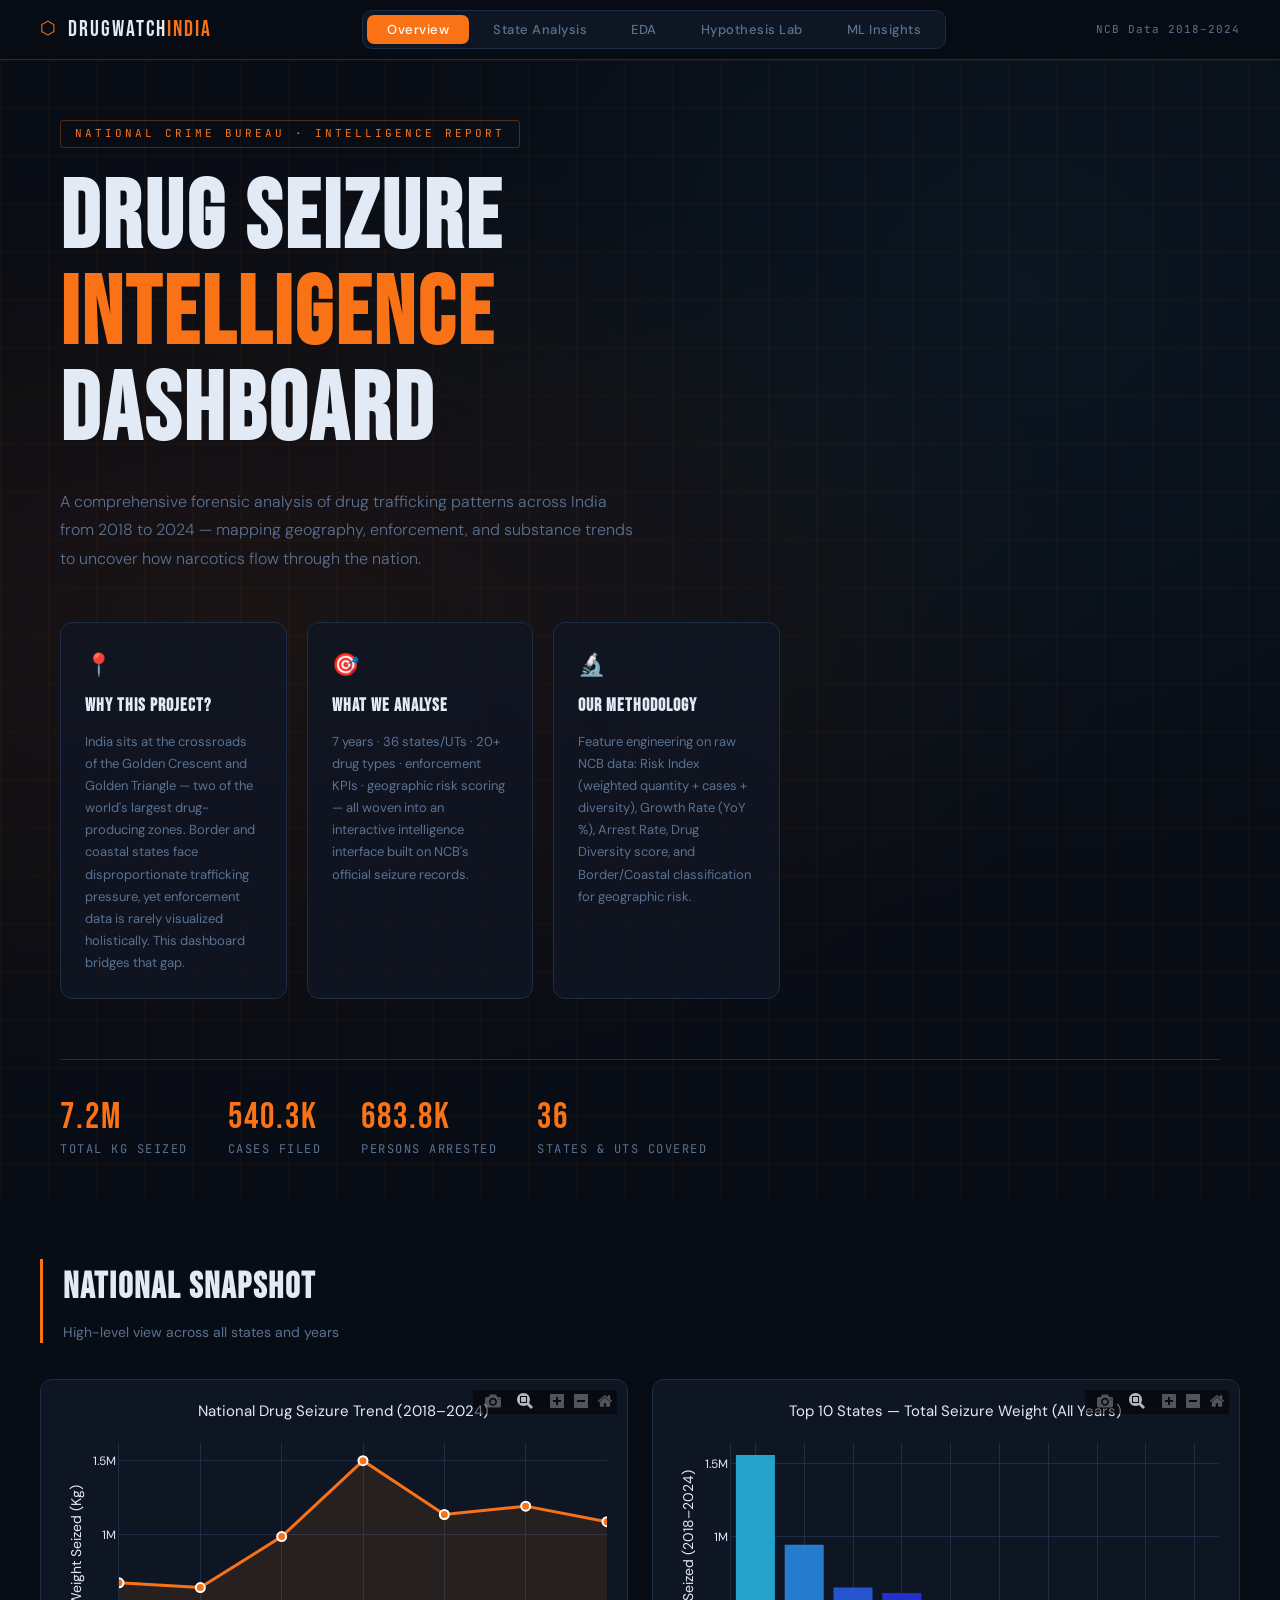
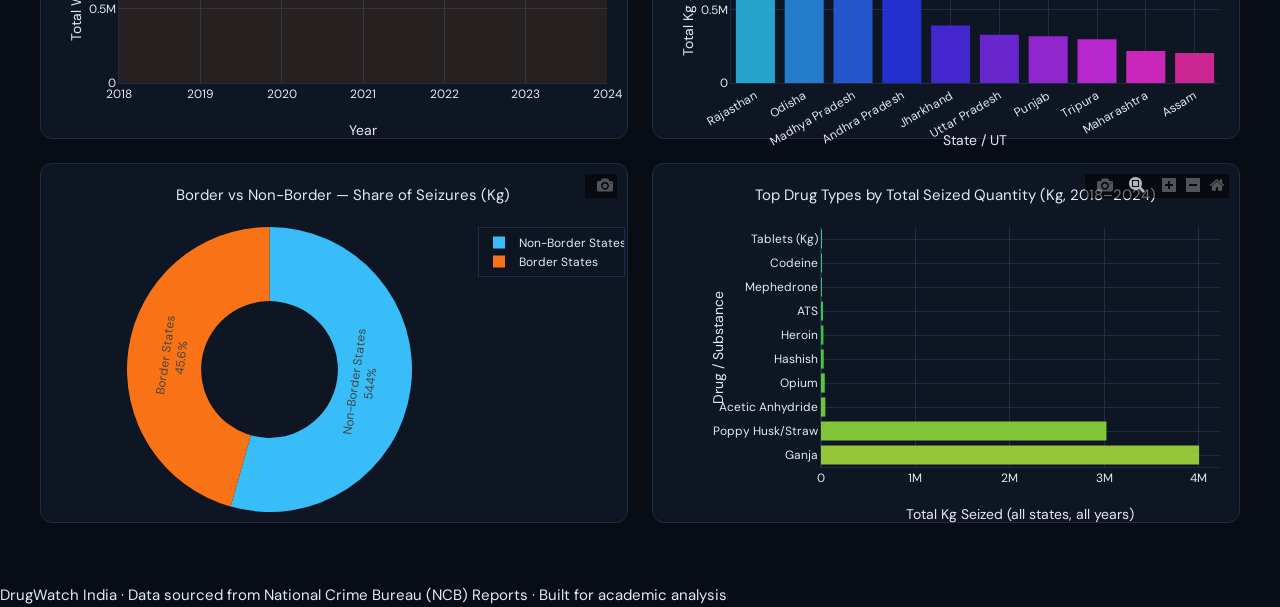
==== commit 7ede3569: "Added hypothesis testing module and fixed index file" ====
--- a/frontend/index.html
+++ b/frontend/index.html
@@ -1,428 +1,317 @@
-<!doctype html>
+<!DOCTYPE html>
 <html lang="en">
-  <head>
-    <meta charset="UTF-8" />
-    <meta name="viewport" content="width=device-width, initial-scale=1.0" />
-    <title>DrugWatch India — NCB Seizure Intelligence</title>
-    <link rel="preconnect" href="https://fonts.googleapis.com" />
-    <link
-      href="https://fonts.googleapis.com/css2?family=Bebas+Neue&family=DM+Sans:ital,wght@0,300;0,400;0,500;0,700;1,300&family=JetBrains+Mono:wght@400;600&display=swap"
-      rel="stylesheet"
-    />
-    <script src="https://cdn.plot.ly/plotly-latest.min.js"></script>
-    <link rel="stylesheet" href="styles.css" />
-  </head>
-  <body>
-    <!-- NAV -->
-    <nav class="navbar">
-      <div class="nav-brand">
-        <span class="brand-icon">⬡</span>
-        <span class="brand-name">DrugWatch<em>India</em></span>
-      </div>
-      <div class="nav-tabs">
-        <button class="nav-btn active" data-page="home">Overview</button>
-        <button class="nav-btn" data-page="statewise">State Analysis</button>
-        <button class="nav-btn" data-page="eda">EDA</button>
-        <button class="nav-btn" data-page="ml">ML Insights</button>
-      </div>
-      <div class="nav-meta">NCB Data 2018–2024</div>
-    </nav>
-
-    <!-- ═══════════════ PAGE: HOME ═══════════════ -->
-    <div id="page-home" class="page active">
-      <!-- HERO -->
-      <section class="hero">
-        <div class="hero-bg-grid"></div>
-        <div class="hero-content">
-          <div class="hero-tag">
-            National Crime Bureau · Intelligence Report
-          </div>
-          <h1 class="hero-title">
-            Drug Seizure<br /><span class="accent">Intelligence</span
-            ><br />Dashboard
-          </h1>
-          <p class="hero-desc">
-            A comprehensive forensic analysis of drug trafficking patterns
-            across India from 2018 to 2024 — mapping geography, enforcement, and
-            substance trends to uncover how narcotics flow through the nation.
-          </p>
-          <div class="hero-why">
-            <div class="why-card">
-              <div class="why-icon">📍</div>
-              <h4>Why This Project?</h4>
-              <p>
-                India sits at the crossroads of the Golden Crescent and Golden
-                Triangle — two of the world's largest drug-producing zones.
-                Border and coastal states face disproportionate trafficking
-                pressure, yet enforcement data is rarely visualized
-                holistically. This dashboard bridges that gap.
-              </p>
-            </div>
-            <div class="why-card">
-              <div class="why-icon">🎯</div>
-              <h4>What We Analyse</h4>
-              <p>
-                7 years · 36 states/UTs · 20+ drug types · enforcement KPIs ·
-                geographic risk scoring — all woven into an interactive
-                intelligence interface built on NCB's official seizure records.
-              </p>
-            </div>
-            <div class="why-card">
-              <div class="why-icon">🔬</div>
-              <h4>Our Methodology</h4>
-              <p>
-                Feature engineering on raw NCB data: Risk Index (weighted
-                quantity + cases + diversity), Growth Rate (YoY %), Arrest Rate,
-                Drug Diversity score, and Border/Coastal classification for
-                geographic risk.
-              </p>
-            </div>
-          </div>
+<head>
+<meta charset="UTF-8">
+<meta name="viewport" content="width=device-width, initial-scale=1.0">
+<title>DrugWatch India — NCB Seizure Intelligence</title>
+<link rel="preconnect" href="https://fonts.googleapis.com">
+<link href="https://fonts.googleapis.com/css2?family=Bebas+Neue&family=DM+Sans:ital,wght@0,300;0,400;0,500;0,700;1,300&family=JetBrains+Mono:wght@400;600&display=swap" rel="stylesheet">
+<script src="https://cdn.plot.ly/plotly-latest.min.js"></script>
+<link rel="stylesheet" href="styles.css">
+</head>
+<body>
+
+<!-- NAV -->
+<nav class="navbar">
+  <div class="nav-brand">
+    <span class="brand-icon">⬡</span>
+    <span class="brand-name">DrugWatch<em>India</em></span>
+  </div>
+  <div class="nav-tabs">
+    <button class="nav-btn active" data-page="home">Overview</button>
+    <button class="nav-btn" data-page="statewise">State Analysis</button>
+    <button class="nav-btn" data-page="eda">EDA</button>
+    <button class="nav-btn" data-page="hypothesis">Hypothesis Lab</button>
+    <button class="nav-btn" data-page="ml">ML Insights</button>
+  </div>
+  <div class="nav-meta">NCB Data 2018–2024</div>
+</nav>
+
+<!-- ═══════════════ PAGE: HOME ═══════════════ -->
+<div id="page-home" class="page active">
+
+  <!-- HERO -->
+  <section class="hero">
+    <div class="hero-bg-grid"></div>
+    <div class="hero-content">
+      <div class="hero-tag">National Crime Bureau · Intelligence Report</div>
+      <h1 class="hero-title">Drug Seizure<br><span class="accent">Intelligence</span><br>Dashboard</h1>
+      <p class="hero-desc">
+        A comprehensive forensic analysis of drug trafficking patterns across
+        India from 2018 to 2024 — mapping geography, enforcement, and substance trends
+        to uncover how narcotics flow through the nation.
+      </p>
+      <div class="hero-why">
+        <div class="why-card">
+          <div class="why-icon">📍</div>
+          <h4>Why This Project?</h4>
+          <p>India sits at the crossroads of the Golden Crescent and Golden Triangle — two of the world's largest drug-producing zones. Border and coastal states face disproportionate trafficking pressure, yet enforcement data is rarely visualized holistically. This dashboard bridges that gap.</p>
         </div>
-        <div class="hero-stats">
-          <div class="h-stat" id="hs-total"></div>
-          <div class="h-stat" id="hs-cases"></div>
-          <div class="h-stat" id="hs-arrested"></div>
-          <div class="h-stat" id="hs-states"></div>
+        <div class="why-card">
+          <div class="why-icon">🎯</div>
+          <h4>What We Analyse</h4>
+          <p>7 years · 36 states/UTs · 20+ drug types · enforcement KPIs · geographic risk scoring — all woven into an interactive intelligence interface built on NCB's official seizure records.</p>
         </div>
-      </section>
-
-      <!-- HOME OVERVIEW CHARTS -->
-      <section class="section">
-        <div class="section-header">
-          <h2>National Snapshot</h2>
-          <p>High-level view across all states and years</p>
+        <div class="why-card">
+          <div class="why-icon">🔬</div>
+          <h4>Our Methodology</h4>
+          <p>Feature engineering on raw NCB data: Risk Index (weighted quantity + cases + diversity), Growth Rate (YoY %), Arrest Rate, Drug Diversity score, and Border/Coastal classification for geographic risk.</p>
         </div>
-        <div class="chart-grid-2">
-          <div class="chart-box" id="home-trend"></div>
-          <div class="chart-box" id="home-topstates"></div>
-        </div>
-        <div class="chart-grid-2" style="margin-top: 24px">
-          <div class="chart-box" id="home-border"></div>
-          <div class="chart-box" id="home-drugs"></div>
-        </div>
-      </section>
-    </div>
-
-    <!-- ═══════════════ PAGE: STATE ANALYSIS ═══════════════ -->
-    <div id="page-statewise" class="page">
-      <section class="section">
-        <div class="section-header">
-          <h2>State-wise Analysis</h2>
-          <p>Click a state on the map — or use the filters below</p>
-        </div>
-
-        <!-- India Map -->
-        <div class="map-container">
-          <div id="india-map"></div>
-          <div class="map-legend">
-            <div class="legend-label">Low Risk</div>
-            <div class="legend-bar"></div>
-            <div class="legend-label">High Risk</div>
-          </div>
-        </div>
-
-        <!-- State Filter Controls -->
-        <div class="state-controls">
-          <div class="control-group">
-            <label>State / UT</label>
-            <select id="stateFilter"></select>
-          </div>
-          <div class="control-group">
-            <label>Year</label>
-            <select id="yearFilter"></select>
-          </div>
-          <button class="apply-btn" onclick="applyStateFilters()">
-            → Apply
-          </button>
-        </div>
-
-        <!-- KPI Cards -->
-        <div class="kpi-row" id="kpi-row">
-          <div class="kpi" id="kpi-risk">
-            <span class="kpi-label">Risk Index</span
-            ><span class="kpi-val" id="risk">—</span>
-          </div>
-          <div class="kpi" id="kpi-arrest">
-            <span class="kpi-label">Arrest Rate</span
-            ><span class="kpi-val" id="arrest">—</span>
-          </div>
-          <div class="kpi" id="kpi-growth">
-            <span class="kpi-label">Growth Rate</span
-            ><span class="kpi-val" id="growth">—</span>
-          </div>
-          <div class="kpi" id="kpi-diversity">
-            <span class="kpi-label">Drug Diversity</span
-            ><span class="kpi-val" id="diversity">—</span>
-          </div>
-          <div class="kpi">
-            <span class="kpi-label">Total Cases</span
-            ><span class="kpi-val" id="kpi-cases">—</span>
-          </div>
-          <div class="kpi">
-            <span class="kpi-label">Total Arrested</span
-            ><span class="kpi-val" id="kpi-arrested">—</span>
-          </div>
-          <div class="kpi">
-            <span class="kpi-label">Total Qty (kg/units)</span
-            ><span class="kpi-val" id="kpi-qty">—</span>
-          </div>
-          <div class="kpi">
-            <span class="kpi-label">Border State</span
-            ><span class="kpi-val" id="kpi-border">—</span>
-          </div>
-          <div class="kpi">
-            <span class="kpi-label">Coastal State</span
-            ><span class="kpi-val" id="kpi-coastal">—</span>
-          </div>
-        </div>
-
-        <!-- Drug Breakdown Table -->
-        <div class="table-section">
-          <h3 class="table-title">
-            Full Drug Breakdown —
-            <span id="table-state-label">Select a state</span>
-          </h3>
-          <div id="drug-table-container">
-            <p class="placeholder-text">
-              Select a state and year to view detailed seizure data
-            </p>
-          </div>
-        </div>
-
-        <!-- State Trend Chart -->
-        <div class="chart-box" id="state-trend" style="margin-top: 32px"></div>
-      </section>
-    </div>
-
-    <!-- ═══════════════ PAGE: EDA ═══════════════ -->
-    <div id="page-eda" class="page">
-      <section class="section">
-        <div class="section-header">
-          <h2>Exploratory Data Analysis</h2>
-          <p>
-            Select a category to explore visualizations, inferences, and
-            insights
-          </p>
-        </div>
-
-        <!-- EDA Category Tabs -->
-        <div class="eda-tabs">
-          <button class="eda-tab active" data-eda="time">Time-Based</button>
-          <button class="eda-tab" data-eda="geo">Geographic</button>
-          <button class="eda-tab" data-eda="drug">Drug Patterns</button>
-          <button class="eda-tab" data-eda="enforcement">Enforcement</button>
-          <button class="eda-tab" data-eda="border">Border & Coastal</button>
-          <button class="eda-tab" data-eda="advanced">Advanced</button>
-        </div>
-
-        <!-- EDA Panels -->
-        <div id="eda-panel-time" class="eda-panel active">
-          <div class="eda-chart-selector">
-            <button class="eda-chart-btn active" data-chart="time-total">
-              Total Seizures
-            </button>
-            <button class="eda-chart-btn" data-chart="time-drugs">
-              Drug-wise Trends
-            </button>
-            <button class="eda-chart-btn" data-chart="time-growth">
-              Growth Rate
-            </button>
-            <button class="eda-chart-btn" data-chart="time-ma">
-              Moving Average
-            </button>
-          </div>
-          <div class="eda-content">
-            <div id="time-total" class="eda-chart-view active">
-              <div class="chart-box" id="chart-time-total"></div>
-            </div>
-            <div id="time-drugs" class="eda-chart-view">
-              <div class="chart-box" id="chart-time-drugs"></div>
-            </div>
-            <div id="time-growth" class="eda-chart-view">
-              <div class="chart-box" id="chart-time-growth"></div>
-            </div>
-            <div id="time-ma" class="eda-chart-view">
-              <div class="chart-box" id="chart-time-ma"></div>
-            </div>
-          </div>
-          <div class="eda-inferences" id="inf-time"></div>
-        </div>
-
-        <div id="eda-panel-geo" class="eda-panel">
-          <div class="eda-chart-selector">
-            <button class="eda-chart-btn active" data-chart="geo-heat">
-              State Heatmap
-            </button>
-            <button class="eda-chart-btn" data-chart="geo-top10">
-              Top 10 States
-            </button>
-            <button class="eda-chart-btn" data-chart="geo-yearstate">
-              Year × State Heatmap
-            </button>
-            <button class="eda-chart-btn" data-chart="geo-rank">
-              State Ranking
-            </button>
-          </div>
-          <div class="eda-content">
-            <div id="geo-heat" class="eda-chart-view active">
-              <div class="chart-box" id="chart-geo-heat"></div>
-            </div>
-            <div id="geo-top10" class="eda-chart-view">
-              <div class="chart-box" id="chart-geo-top10"></div>
-            </div>
-            <div id="geo-yearstate" class="eda-chart-view">
-              <div class="chart-box" id="chart-geo-yearstate"></div>
-            </div>
-            <div id="geo-rank" class="eda-chart-view">
-              <div class="chart-box" id="chart-geo-rank"></div>
-            </div>
-          </div>
-          <div class="eda-inferences" id="inf-geo"></div>
-        </div>
-
-        <div id="eda-panel-drug" class="eda-panel">
-          <div class="eda-chart-selector">
-            <button class="eda-chart-btn active" data-chart="drug-dist">
-              Drug Distribution
-            </button>
-            <button class="eda-chart-btn" data-chart="drug-stacked">
-              Year-wise Composition
-            </button>
-            <button class="eda-chart-btn" data-chart="drug-corr">
-              Correlation Heatmap
-            </button>
-            <button class="eda-chart-btn" data-chart="drug-diversity">
-              Diversity Histogram
-            </button>
-          </div>
-          <div class="eda-content">
-            <div id="drug-dist" class="eda-chart-view active">
-              <div class="chart-box" id="chart-drug-dist"></div>
-            </div>
-            <div id="drug-stacked" class="eda-chart-view">
-              <div class="chart-box" id="chart-drug-stacked"></div>
-            </div>
-            <div id="drug-corr" class="eda-chart-view">
-              <div class="chart-box" id="chart-drug-corr"></div>
-            </div>
-            <div id="drug-diversity" class="eda-chart-view">
-              <div class="chart-box" id="chart-drug-diversity"></div>
-            </div>
-          </div>
-          <div class="eda-inferences" id="inf-drug"></div>
-        </div>
-
-        <div id="eda-panel-enforcement" class="eda-panel">
-          <div class="eda-chart-selector">
-            <button class="eda-chart-btn active" data-chart="enf-scatter">
-              Cases vs Arrested
-            </button>
-            <button class="eda-chart-btn" data-chart="enf-dist">
-              Arrest Rate Dist.
-            </button>
-            <button class="eda-chart-btn" data-chart="enf-state">
-              State-wise Rate
-            </button>
-            <button class="eda-chart-btn" data-chart="enf-trend">
-              Enforcement Trend
-            </button>
-          </div>
-          <div class="eda-content">
-            <div id="enf-scatter" class="eda-chart-view active">
-              <div class="chart-box" id="chart-enf-scatter"></div>
-            </div>
-            <div id="enf-dist" class="eda-chart-view">
-              <div class="chart-box" id="chart-enf-dist"></div>
-            </div>
-            <div id="enf-state" class="eda-chart-view">
-              <div class="chart-box" id="chart-enf-state"></div>
-            </div>
-            <div id="enf-trend" class="eda-chart-view">
-              <div class="chart-box" id="chart-enf-trend"></div>
-            </div>
-          </div>
-          <div class="eda-inferences" id="inf-enforcement"></div>
-        </div>
-
-        <div id="eda-panel-border" class="eda-panel">
-          <div class="eda-chart-selector">
-            <button class="eda-chart-btn active" data-chart="bord-pie">
-              Border vs Non-Border
-            </button>
-            <button class="eda-chart-btn" data-chart="bord-coastal">
-              Coastal vs Non-Coastal
-            </button>
-            <button class="eda-chart-btn" data-chart="bord-combo">
-              Combined Risk
-            </button>
-          </div>
-          <div class="eda-content">
-            <div id="bord-pie" class="eda-chart-view active">
-              <div class="chart-box" id="chart-bord-pie"></div>
-            </div>
-            <div id="bord-coastal" class="eda-chart-view">
-              <div class="chart-box" id="chart-bord-coastal"></div>
-            </div>
-            <div id="bord-combo" class="eda-chart-view">
-              <div class="chart-box" id="chart-bord-combo"></div>
-            </div>
-          </div>
-          <div class="eda-inferences" id="inf-border"></div>
-        </div>
-
-        <div id="eda-panel-advanced" class="eda-panel">
-          <div class="eda-chart-selector">
-            <button class="eda-chart-btn active" data-chart="adv-box">
-              Distribution (Box)
-            </button>
-            <button class="eda-chart-btn" data-chart="adv-hotspot">
-              Growth Hotspots
-            </button>
-            <button class="eda-chart-btn" data-chart="adv-anomaly">
-              Anomaly Spikes
-            </button>
-          </div>
-          <div class="eda-content">
-            <div id="adv-box" class="eda-chart-view active">
-              <div class="chart-box" id="chart-adv-box"></div>
-            </div>
-            <div id="adv-hotspot" class="eda-chart-view">
-              <div class="chart-box" id="chart-adv-hotspot"></div>
-            </div>
-            <div id="adv-anomaly" class="eda-chart-view">
-              <div class="chart-box" id="chart-adv-anomaly"></div>
-            </div>
-          </div>
-          <div class="eda-inferences" id="inf-advanced"></div>
-        </div>
-      </section>
-    </div>
-
-    <div id="page-ml" class="page">
-<div class="section">
-
-  <div class="section-header">
-    <h2>Machine Learning Insights</h2>
-    <div class="ml-subtext">
-  Clustering groups states into risk categories based on seizure volume and case counts.
-</div>
-  <!-- Filters -->
-  <div class="pill-group">
-    <button onclick="renderML('High Risk')" class="ml-btn" data-type="High Risk">High</button>
-<button onclick="renderML('Medium Risk')" class="ml-btn" data-type="Medium Risk">Medium</button>
-<button onclick="renderML('Low Risk')" class="ml-btn" data-type="Low Risk">Low</button>
+      </div>
+    </div>
+    <div class="hero-stats">
+      <div class="h-stat" id="hs-total"></div>
+      <div class="h-stat" id="hs-cases"></div>
+      <div class="h-stat" id="hs-arrested"></div>
+      <div class="h-stat" id="hs-states"></div>
+    </div>
+  </section>
+
+  <!-- HOME OVERVIEW CHARTS -->
+  <section class="section">
+    <div class="section-header">
+      <h2>National Snapshot</h2>
+      <p>High-level view across all states and years</p>
+    </div>
+    <div class="chart-grid-2">
+      <div class="chart-box" id="home-trend"></div>
+      <div class="chart-box" id="home-topstates"></div>
+    </div>
+    <div class="chart-grid-2" style="margin-top:24px">
+      <div class="chart-box" id="home-border"></div>
+      <div class="chart-box" id="home-drugs"></div>
+    </div>
+  </section>
+
+</div>
+
+<!-- ═══════════════ PAGE: STATE ANALYSIS ═══════════════ -->
+<div id="page-statewise" class="page">
+
+  <section class="section">
+    <div class="section-header">
+      <h2>State-wise Analysis</h2>
+      <p>Click a state on the map — or use the filters below</p>
+    </div>
+
+    <!-- India Map -->
+    <div class="map-container">
+      <div id="india-map"></div>
+      <div class="map-legend">
+        <div class="legend-label">Low Risk</div>
+        <div class="legend-bar"></div>
+        <div class="legend-label">High Risk</div>
+      </div>
+    </div>
+
+    <!-- State Filter Controls -->
+    <div class="state-controls">
+      <div class="control-group">
+        <label>State / UT</label>
+        <select id="stateFilter"></select>
+      </div>
+      <div class="control-group">
+        <label>Year</label>
+        <select id="yearFilter"></select>
+      </div>
+      <button class="apply-btn" onclick="applyStateFilters()">→ Apply</button>
+    </div>
+
+    <!-- KPI Cards -->
+    <div class="kpi-row" id="kpi-row">
+      <div class="kpi" id="kpi-risk"><span class="kpi-label">Risk Index</span><span class="kpi-val" id="risk">—</span></div>
+      <div class="kpi" id="kpi-arrest"><span class="kpi-label">Arrest Rate</span><span class="kpi-val" id="arrest">—</span></div>
+      <div class="kpi" id="kpi-growth"><span class="kpi-label">Growth Rate</span><span class="kpi-val" id="growth">—</span></div>
+      <div class="kpi" id="kpi-diversity"><span class="kpi-label">Drug Diversity</span><span class="kpi-val" id="diversity">—</span></div>
+      <div class="kpi"><span class="kpi-label">Total Cases</span><span class="kpi-val" id="kpi-cases">—</span></div>
+      <div class="kpi"><span class="kpi-label">Total Arrested</span><span class="kpi-val" id="kpi-arrested">—</span></div>
+      <div class="kpi"><span class="kpi-label">Total Qty (kg/units)</span><span class="kpi-val" id="kpi-qty">—</span></div>
+      <div class="kpi"><span class="kpi-label">Border State</span><span class="kpi-val" id="kpi-border">—</span></div>
+      <div class="kpi"><span class="kpi-label">Coastal State</span><span class="kpi-val" id="kpi-coastal">—</span></div>
+    </div>
+
+    <!-- Drug Breakdown Table -->
+    <div class="table-section">
+      <h3 class="table-title">Full Drug Breakdown — <span id="table-state-label">Select a state</span></h3>
+      <div id="drug-table-container">
+        <p class="placeholder-text">Select a state and year to view detailed seizure data</p>
+      </div>
+    </div>
+
+    <!-- State Trend Chart -->
+    <div class="chart-box" id="state-trend" style="margin-top:32px"></div>
+
+  </section>
+</div>
+
+<!-- ═══════════════ PAGE: EDA ═══════════════ -->
+<div id="page-eda" class="page">
+  <section class="section">
+    <div class="section-header">
+      <h2>Exploratory Data Analysis</h2>
+      <p>Select a category to explore visualizations, inferences, and insights</p>
+    </div>
+
+    <!-- EDA Category Tabs -->
+    <div class="eda-tabs">
+      <button class="eda-tab active" data-eda="time">📈 Time-Based</button>
+      <button class="eda-tab" data-eda="geo">🗺 Geographic</button>
+      <button class="eda-tab" data-eda="drug">💊 Drug Patterns</button>
+      <button class="eda-tab" data-eda="enforcement">🚔 Enforcement</button>
+      <button class="eda-tab" data-eda="border">🌍 Border & Coastal</button>
+      <button class="eda-tab" data-eda="advanced">🔥 Advanced</button>
+    </div>
+
+    <!-- EDA Panels -->
+    <div id="eda-panel-time" class="eda-panel active">
+      <div class="eda-chart-selector">
+        <button class="eda-chart-btn active" data-chart="time-total">Total Seizures</button>
+        <button class="eda-chart-btn" data-chart="time-drugs">Drug-wise Trends</button>
+        <button class="eda-chart-btn" data-chart="time-growth">Growth Rate</button>
+        <button class="eda-chart-btn" data-chart="time-ma">Moving Average</button>
+      </div>
+      <div class="eda-content">
+        <div id="time-total" class="eda-chart-view active"><div class="chart-box" id="chart-time-total"></div></div>
+        <div id="time-drugs" class="eda-chart-view"><div class="chart-box" id="chart-time-drugs"></div></div>
+        <div id="time-growth" class="eda-chart-view"><div class="chart-box" id="chart-time-growth"></div></div>
+        <div id="time-ma" class="eda-chart-view"><div class="chart-box" id="chart-time-ma"></div></div>
+      </div>
+      <div class="eda-inferences" id="inf-time"></div>
+    </div>
+
+    <div id="eda-panel-geo" class="eda-panel">
+      <div class="eda-chart-selector">
+        <button class="eda-chart-btn active" data-chart="geo-heat">State Heatmap</button>
+        <button class="eda-chart-btn" data-chart="geo-top10">Top 10 States</button>
+        <button class="eda-chart-btn" data-chart="geo-yearstate">Year × State Heatmap</button>
+        <button class="eda-chart-btn" data-chart="geo-rank">State Ranking</button>
+      </div>
+      <div class="eda-content">
+        <div id="geo-heat" class="eda-chart-view active"><div class="chart-box" id="chart-geo-heat"></div></div>
+        <div id="geo-top10" class="eda-chart-view"><div class="chart-box" id="chart-geo-top10"></div></div>
+        <div id="geo-yearstate" class="eda-chart-view"><div class="chart-box" id="chart-geo-yearstate"></div></div>
+        <div id="geo-rank" class="eda-chart-view"><div class="chart-box" id="chart-geo-rank"></div></div>
+      </div>
+      <div class="eda-inferences" id="inf-geo"></div>
+    </div>
+
+    <div id="eda-panel-drug" class="eda-panel">
+      <div class="eda-chart-selector">
+        <button class="eda-chart-btn active" data-chart="drug-dist">Drug Distribution</button>
+        <button class="eda-chart-btn" data-chart="drug-stacked">Year-wise Composition</button>
+        <button class="eda-chart-btn" data-chart="drug-corr">Correlation Heatmap</button>
+        <button class="eda-chart-btn" data-chart="drug-diversity">Diversity Histogram</button>
+      </div>
+      <div class="eda-content">
+        <div id="drug-dist" class="eda-chart-view active"><div class="chart-box" id="chart-drug-dist"></div></div>
+        <div id="drug-stacked" class="eda-chart-view"><div class="chart-box" id="chart-drug-stacked"></div></div>
+        <div id="drug-corr" class="eda-chart-view"><div class="chart-box" id="chart-drug-corr"></div></div>
+        <div id="drug-diversity" class="eda-chart-view"><div class="chart-box" id="chart-drug-diversity"></div></div>
+      </div>
+      <div class="eda-inferences" id="inf-drug"></div>
+    </div>
+
+    <div id="eda-panel-enforcement" class="eda-panel">
+      <div class="eda-chart-selector">
+        <button class="eda-chart-btn active" data-chart="enf-scatter">Cases vs Arrested</button>
+        <button class="eda-chart-btn" data-chart="enf-dist">Arrest Rate Dist.</button>
+        <button class="eda-chart-btn" data-chart="enf-state">State-wise Rate</button>
+        <button class="eda-chart-btn" data-chart="enf-trend">Enforcement Trend</button>
+      </div>
+      <div class="eda-content">
+        <div id="enf-scatter" class="eda-chart-view active"><div class="chart-box" id="chart-enf-scatter"></div></div>
+        <div id="enf-dist" class="eda-chart-view"><div class="chart-box" id="chart-enf-dist"></div></div>
+        <div id="enf-state" class="eda-chart-view"><div class="chart-box" id="chart-enf-state"></div></div>
+        <div id="enf-trend" class="eda-chart-view"><div class="chart-box" id="chart-enf-trend"></div></div>
+      </div>
+      <div class="eda-inferences" id="inf-enforcement"></div>
+    </div>
+
+    <div id="eda-panel-border" class="eda-panel">
+      <div class="eda-chart-selector">
+        <button class="eda-chart-btn active" data-chart="bord-pie">Border vs Non-Border</button>
+        <button class="eda-chart-btn" data-chart="bord-coastal">Coastal vs Non-Coastal</button>
+        <button class="eda-chart-btn" data-chart="bord-combo">Combined Risk</button>
+      </div>
+      <div class="eda-content">
+        <div id="bord-pie" class="eda-chart-view active"><div class="chart-box" id="chart-bord-pie"></div></div>
+        <div id="bord-coastal" class="eda-chart-view"><div class="chart-box" id="chart-bord-coastal"></div></div>
+        <div id="bord-combo" class="eda-chart-view"><div class="chart-box" id="chart-bord-combo"></div></div>
+      </div>
+      <div class="eda-inferences" id="inf-border"></div>
+    </div>
+
+    <div id="eda-panel-advanced" class="eda-panel">
+      <div class="eda-chart-selector">
+        <button class="eda-chart-btn active" data-chart="adv-box">Distribution (Box)</button>
+        <button class="eda-chart-btn" data-chart="adv-hotspot">Growth Hotspots</button>
+        <button class="eda-chart-btn" data-chart="adv-anomaly">Anomaly Spikes</button>
+      </div>
+      <div class="eda-content">
+        <div id="adv-box" class="eda-chart-view active"><div class="chart-box" id="chart-adv-box"></div></div>
+        <div id="adv-hotspot" class="eda-chart-view"><div class="chart-box" id="chart-adv-hotspot"></div></div>
+        <div id="adv-anomaly" class="eda-chart-view"><div class="chart-box" id="chart-adv-anomaly"></div></div>
+      </div>
+      <div class="eda-inferences" id="inf-advanced"></div>
+    </div>
+
+  </section>
+</div>
+
+<!-- ═══════════════ PAGE: HYPOTHESIS ═══════════════ -->
+<div id="page-hypothesis" class="page">
+  <section class="section">
+    <div class="section-header">
+      <h2>Hypothesis Testing Lab 🧪</h2>
+      <p>Statistical validation of patterns using non-parametric tests</p>
+    </div>
+
+    <!-- Hypothesis Cards -->
+    <div id="hypothesis-container" class="hypothesis-grid">
+      <p class="placeholder-text">Click below to run hypothesis tests</p>
+    </div>
+
+    <!-- Run Button -->
+    <div style="text-align:center; margin-top:20px;">
+      <button class="apply-btn" onclick="loadHypothesis()">Run Tests ⚡</button>
+    </div>
+  </section>
+</div>
+
+<div id="page-ml" class="page">
+  <div class="section">
+
+    <div class="section-header">
+      <h2>Machine Learning Insights</h2>
+      <div class="ml-subtext">
+        Clustering groups states into risk categories based on seizure volume and case counts.
+      </div>
+    </div>
+
+    <!-- Filters -->
+    <div class="pill-group">
+      <button onclick="renderML('High Risk')" class="ml-btn" data-type="High Risk">High</button>
+      <button onclick="renderML('Medium Risk')" class="ml-btn" data-type="Medium Risk">Medium</button>
+      <button onclick="renderML('Low Risk')" class="ml-btn" data-type="Low Risk">Low</button>
+    </div>
+
+    <!-- Chart -->
+    <div id="ml-clusters" style="margin-top:15px;"></div>
+
+    <!-- Insight -->
+    <div id="ml-insight" class="insight-text"></div>
+
   </div>
-
-  <!-- Chart -->
-  <div id="ml-clusters" style="margin-top:15px;"></div>
-
-  <!-- Insight -->
-  <div id="ml-insight" class="insight-text"></div>
-
-</div>
-    <script src="data.js"></script>
-    <script src="script.js"></script>
-    <script src="eda.js"></script>
-  </body>
+</div>
+
+<!-- FOOTER -->
+<footer class="footer">
+  <p>DrugWatch India · Data sourced from National Crime Bureau (NCB) Reports · Built for academic analysis</p>
+</footer>
+
+<script src="data.js"></script>
+<script src="script.js"></script>
+<script src="eda.js"></script>
+<script src="hypothesis.js"></script>
+</body>
 </html>
--- a/frontend/styles.css
+++ b/frontend/styles.css
@@ -761,3 +761,25 @@
   font-size: 13px;
   color: #6b85a6;
 }
+
+.hypothesis-grid {
+  display: grid;
+  grid-template-columns: repeat(auto-fit, minmax(250px, 1fr));
+  gap: 20px;
+}
+
+.hyp-card {
+  background: #111;
+  border: 1px solid #222;
+  padding: 20px;
+  border-radius: 12px;
+  transition: 0.3s;
+}
+
+.hyp-card:hover {
+  transform: translateY(-5px);
+  border-color: #00ffcc;
+}
+
+.green { color: #00ff88; }
+.red { color: #ff4d4d; }
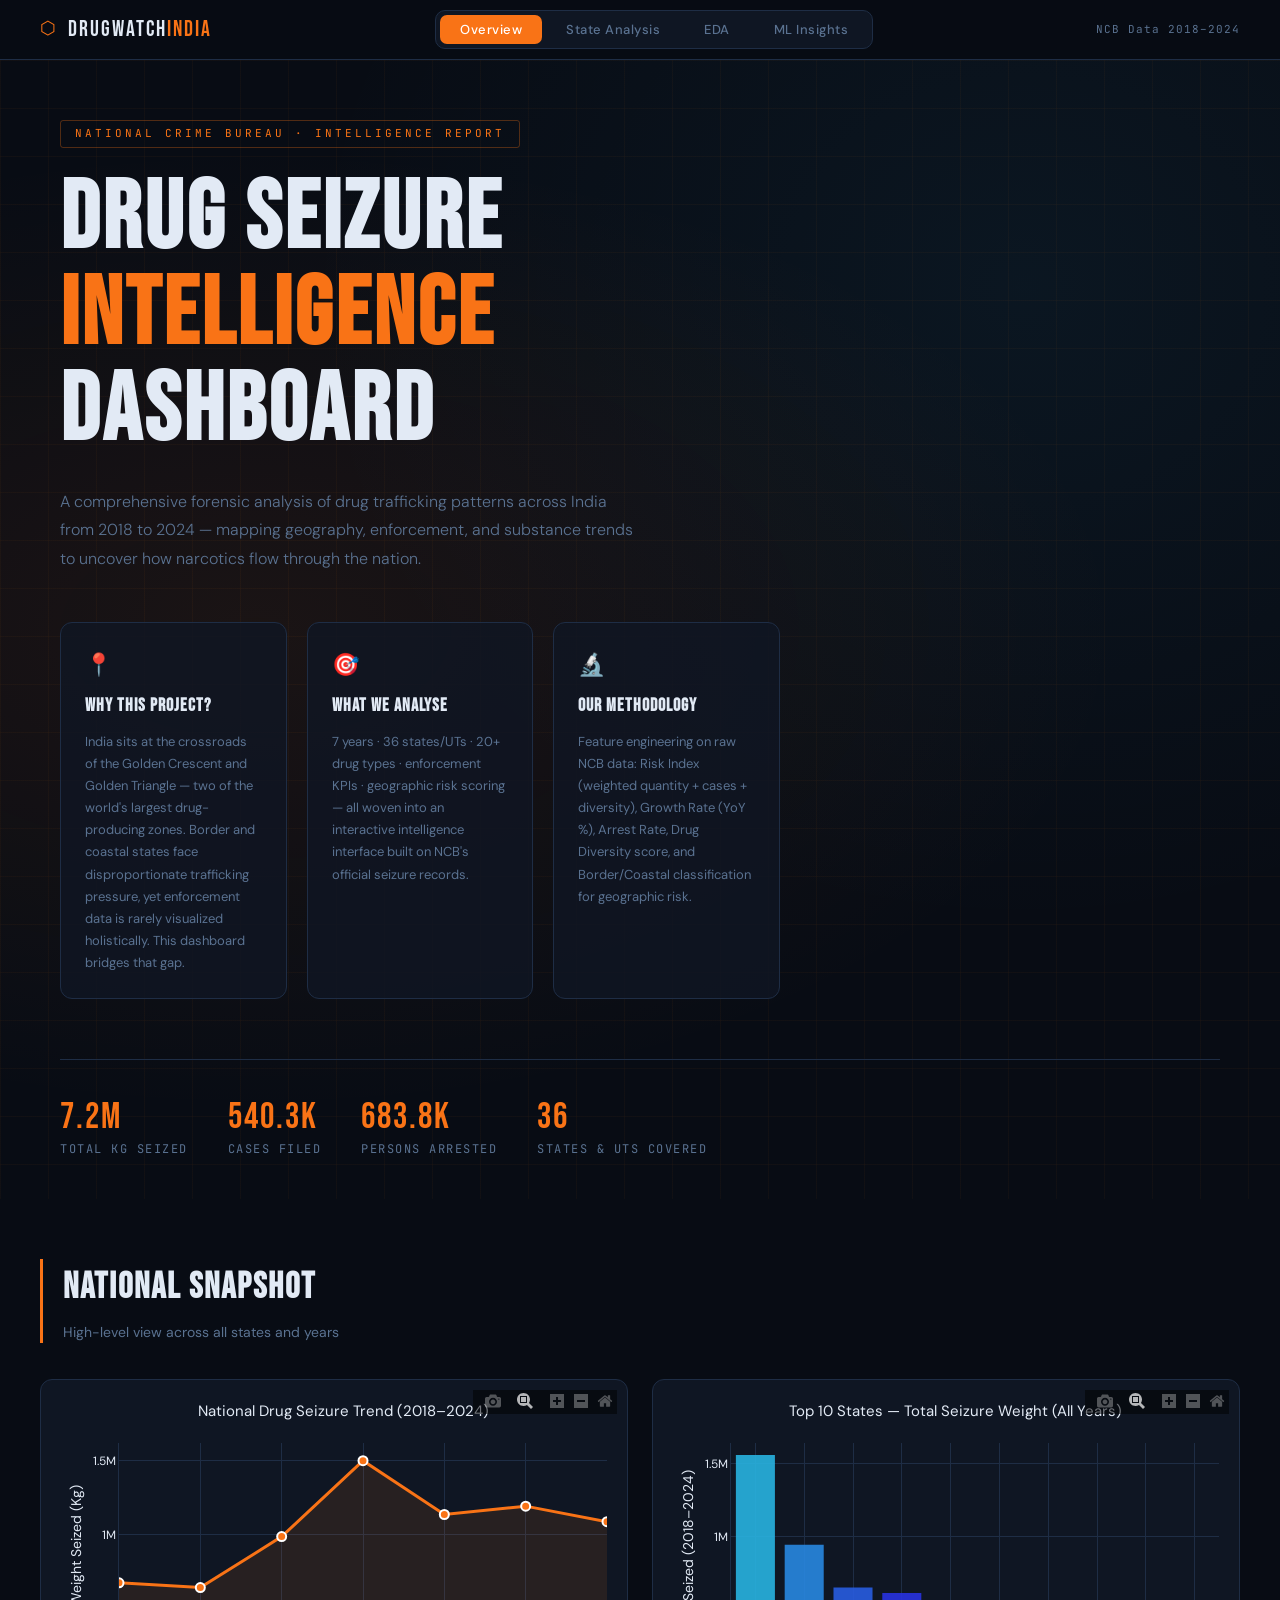
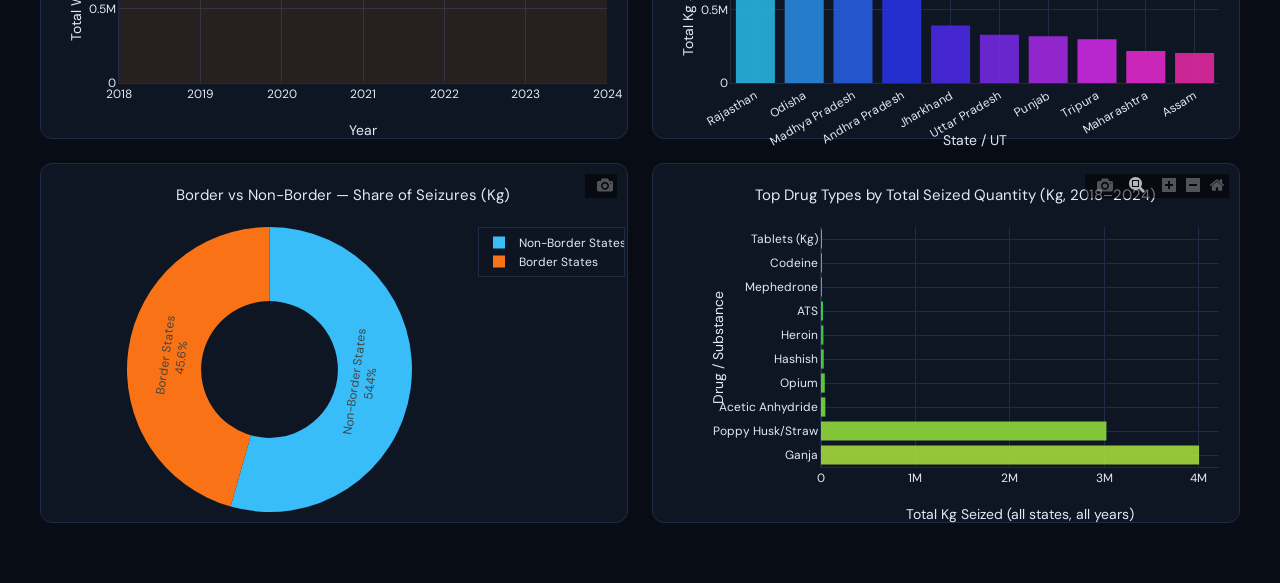
==== commit d4e6fa60: "My ML work before merge" ====
--- a/frontend/index.html
+++ b/frontend/index.html
@@ -1,317 +1,465 @@
-<!DOCTYPE html>
+<!doctype html>
 <html lang="en">
-<head>
-<meta charset="UTF-8">
-<meta name="viewport" content="width=device-width, initial-scale=1.0">
-<title>DrugWatch India — NCB Seizure Intelligence</title>
-<link rel="preconnect" href="https://fonts.googleapis.com">
-<link href="https://fonts.googleapis.com/css2?family=Bebas+Neue&family=DM+Sans:ital,wght@0,300;0,400;0,500;0,700;1,300&family=JetBrains+Mono:wght@400;600&display=swap" rel="stylesheet">
-<script src="https://cdn.plot.ly/plotly-latest.min.js"></script>
-<link rel="stylesheet" href="styles.css">
-</head>
-<body>
-
-<!-- NAV -->
-<nav class="navbar">
-  <div class="nav-brand">
-    <span class="brand-icon">⬡</span>
-    <span class="brand-name">DrugWatch<em>India</em></span>
+  <head>
+    <meta charset="UTF-8" />
+    <meta name="viewport" content="width=device-width, initial-scale=1.0" />
+    <title>DrugWatch India — NCB Seizure Intelligence</title>
+    <link rel="preconnect" href="https://fonts.googleapis.com" />
+    <link
+      href="https://fonts.googleapis.com/css2?family=Bebas+Neue&family=DM+Sans:ital,wght@0,300;0,400;0,500;0,700;1,300&family=JetBrains+Mono:wght@400;600&display=swap"
+      rel="stylesheet"
+    />
+    <script src="https://cdn.plot.ly/plotly-latest.min.js"></script>
+    <link rel="stylesheet" href="styles.css" />
+  </head>
+  <body>
+    <!-- NAV -->
+    <nav class="navbar">
+      <div class="nav-brand">
+        <span class="brand-icon">⬡</span>
+        <span class="brand-name">DrugWatch<em>India</em></span>
+      </div>
+      <div class="nav-tabs">
+        <button class="nav-btn active" data-page="home">Overview</button>
+        <button class="nav-btn" data-page="statewise">State Analysis</button>
+        <button class="nav-btn" data-page="eda">EDA</button>
+        <button class="nav-btn" data-page="ml">ML Insights</button>
+      </div>
+      <div class="nav-meta">NCB Data 2018–2024</div>
+    </nav>
+
+    <!-- ═══════════════ PAGE: HOME ═══════════════ -->
+    <div id="page-home" class="page active">
+      <!-- HERO -->
+      <section class="hero">
+        <div class="hero-bg-grid"></div>
+        <div class="hero-content">
+          <div class="hero-tag">
+            National Crime Bureau · Intelligence Report
+          </div>
+          <h1 class="hero-title">
+            Drug Seizure<br /><span class="accent">Intelligence</span
+            ><br />Dashboard
+          </h1>
+          <p class="hero-desc">
+            A comprehensive forensic analysis of drug trafficking patterns
+            across India from 2018 to 2024 — mapping geography, enforcement, and
+            substance trends to uncover how narcotics flow through the nation.
+          </p>
+          <div class="hero-why">
+            <div class="why-card">
+              <div class="why-icon">📍</div>
+              <h4>Why This Project?</h4>
+              <p>
+                India sits at the crossroads of the Golden Crescent and Golden
+                Triangle — two of the world's largest drug-producing zones.
+                Border and coastal states face disproportionate trafficking
+                pressure, yet enforcement data is rarely visualized
+                holistically. This dashboard bridges that gap.
+              </p>
+            </div>
+            <div class="why-card">
+              <div class="why-icon">🎯</div>
+              <h4>What We Analyse</h4>
+              <p>
+                7 years · 36 states/UTs · 20+ drug types · enforcement KPIs ·
+                geographic risk scoring — all woven into an interactive
+                intelligence interface built on NCB's official seizure records.
+              </p>
+            </div>
+            <div class="why-card">
+              <div class="why-icon">🔬</div>
+              <h4>Our Methodology</h4>
+              <p>
+                Feature engineering on raw NCB data: Risk Index (weighted
+                quantity + cases + diversity), Growth Rate (YoY %), Arrest Rate,
+                Drug Diversity score, and Border/Coastal classification for
+                geographic risk.
+              </p>
+            </div>
+          </div>
+        </div>
+        <div class="hero-stats">
+          <div class="h-stat" id="hs-total"></div>
+          <div class="h-stat" id="hs-cases"></div>
+          <div class="h-stat" id="hs-arrested"></div>
+          <div class="h-stat" id="hs-states"></div>
+        </div>
+      </section>
+
+      <!-- HOME OVERVIEW CHARTS -->
+      <section class="section">
+        <div class="section-header">
+          <h2>National Snapshot</h2>
+          <p>High-level view across all states and years</p>
+        </div>
+        <div class="chart-grid-2">
+          <div class="chart-box" id="home-trend"></div>
+          <div class="chart-box" id="home-topstates"></div>
+        </div>
+        <div class="chart-grid-2" style="margin-top: 24px">
+          <div class="chart-box" id="home-border"></div>
+          <div class="chart-box" id="home-drugs"></div>
+        </div>
+      </section>
+    </div>
+
+    <!-- ═══════════════ PAGE: STATE ANALYSIS ═══════════════ -->
+    <div id="page-statewise" class="page">
+      <section class="section">
+        <div class="section-header">
+          <h2>State-wise Analysis</h2>
+          <p>Click a state on the map — or use the filters below</p>
+        </div>
+
+        <!-- India Map -->
+        <div class="map-container">
+          <div id="india-map"></div>
+          <div class="map-legend">
+            <div class="legend-label">Low Risk</div>
+            <div class="legend-bar"></div>
+            <div class="legend-label">High Risk</div>
+          </div>
+        </div>
+
+        <!-- State Filter Controls -->
+        <div class="state-controls">
+          <div class="control-group">
+            <label>State / UT</label>
+            <select id="stateFilter"></select>
+          </div>
+          <div class="control-group">
+            <label>Year</label>
+            <select id="yearFilter"></select>
+          </div>
+          <button class="apply-btn" onclick="applyStateFilters()">
+            → Apply
+          </button>
+        </div>
+
+        <!-- KPI Cards -->
+        <div class="kpi-row" id="kpi-row">
+          <div class="kpi" id="kpi-risk">
+            <span class="kpi-label">Risk Index</span
+            ><span class="kpi-val" id="risk">—</span>
+          </div>
+          <div class="kpi" id="kpi-arrest">
+            <span class="kpi-label">Arrest Rate</span
+            ><span class="kpi-val" id="arrest">—</span>
+          </div>
+          <div class="kpi" id="kpi-growth">
+            <span class="kpi-label">Growth Rate</span
+            ><span class="kpi-val" id="growth">—</span>
+          </div>
+          <div class="kpi" id="kpi-diversity">
+            <span class="kpi-label">Drug Diversity</span
+            ><span class="kpi-val" id="diversity">—</span>
+          </div>
+          <div class="kpi">
+            <span class="kpi-label">Total Cases</span
+            ><span class="kpi-val" id="kpi-cases">—</span>
+          </div>
+          <div class="kpi">
+            <span class="kpi-label">Total Arrested</span
+            ><span class="kpi-val" id="kpi-arrested">—</span>
+          </div>
+          <div class="kpi">
+            <span class="kpi-label">Total Qty (kg/units)</span
+            ><span class="kpi-val" id="kpi-qty">—</span>
+          </div>
+          <div class="kpi">
+            <span class="kpi-label">Border State</span
+            ><span class="kpi-val" id="kpi-border">—</span>
+          </div>
+          <div class="kpi">
+            <span class="kpi-label">Coastal State</span
+            ><span class="kpi-val" id="kpi-coastal">—</span>
+          </div>
+        </div>
+
+        <!-- Drug Breakdown Table -->
+        <div class="table-section">
+          <h3 class="table-title">
+            Full Drug Breakdown —
+            <span id="table-state-label">Select a state</span>
+          </h3>
+          <div id="drug-table-container">
+            <p class="placeholder-text">
+              Select a state and year to view detailed seizure data
+            </p>
+          </div>
+        </div>
+
+        <!-- State Trend Chart -->
+        <div class="chart-box" id="state-trend" style="margin-top: 32px"></div>
+      </section>
+    </div>
+
+    <!-- ═══════════════ PAGE: EDA ═══════════════ -->
+    <div id="page-eda" class="page">
+      <section class="section">
+        <div class="section-header">
+          <h2>Exploratory Data Analysis</h2>
+          <p>
+            Select a category to explore visualizations, inferences, and
+            insights
+          </p>
+        </div>
+
+        <!-- EDA Category Tabs -->
+        <div class="eda-tabs">
+          <button class="eda-tab active" data-eda="time">Time-Based</button>
+          <button class="eda-tab" data-eda="geo">Geographic</button>
+          <button class="eda-tab" data-eda="drug">Drug Patterns</button>
+          <button class="eda-tab" data-eda="enforcement">Enforcement</button>
+          <button class="eda-tab" data-eda="border">Border & Coastal</button>
+          <button class="eda-tab" data-eda="advanced">Advanced</button>
+        </div>
+
+        <!-- EDA Panels -->
+        <div id="eda-panel-time" class="eda-panel active">
+          <div class="eda-chart-selector">
+            <button class="eda-chart-btn active" data-chart="time-total">
+              Total Seizures
+            </button>
+            <button class="eda-chart-btn" data-chart="time-drugs">
+              Drug-wise Trends
+            </button>
+            <button class="eda-chart-btn" data-chart="time-growth">
+              Growth Rate
+            </button>
+            <button class="eda-chart-btn" data-chart="time-ma">
+              Moving Average
+            </button>
+          </div>
+          <div class="eda-content">
+            <div id="time-total" class="eda-chart-view active">
+              <div class="chart-box" id="chart-time-total"></div>
+            </div>
+            <div id="time-drugs" class="eda-chart-view">
+              <div class="chart-box" id="chart-time-drugs"></div>
+            </div>
+            <div id="time-growth" class="eda-chart-view">
+              <div class="chart-box" id="chart-time-growth"></div>
+            </div>
+            <div id="time-ma" class="eda-chart-view">
+              <div class="chart-box" id="chart-time-ma"></div>
+            </div>
+          </div>
+          <div class="eda-inferences" id="inf-time"></div>
+        </div>
+
+        <div id="eda-panel-geo" class="eda-panel">
+          <div class="eda-chart-selector">
+            <button class="eda-chart-btn active" data-chart="geo-heat">
+              State Heatmap
+            </button>
+            <button class="eda-chart-btn" data-chart="geo-top10">
+              Top 10 States
+            </button>
+            <button class="eda-chart-btn" data-chart="geo-yearstate">
+              Year × State Heatmap
+            </button>
+            <button class="eda-chart-btn" data-chart="geo-rank">
+              State Ranking
+            </button>
+          </div>
+          <div class="eda-content">
+            <div id="geo-heat" class="eda-chart-view active">
+              <div class="chart-box" id="chart-geo-heat"></div>
+            </div>
+            <div id="geo-top10" class="eda-chart-view">
+              <div class="chart-box" id="chart-geo-top10"></div>
+            </div>
+            <div id="geo-yearstate" class="eda-chart-view">
+              <div class="chart-box" id="chart-geo-yearstate"></div>
+            </div>
+            <div id="geo-rank" class="eda-chart-view">
+              <div class="chart-box" id="chart-geo-rank"></div>
+            </div>
+          </div>
+          <div class="eda-inferences" id="inf-geo"></div>
+        </div>
+
+        <div id="eda-panel-drug" class="eda-panel">
+          <div class="eda-chart-selector">
+            <button class="eda-chart-btn active" data-chart="drug-dist">
+              Drug Distribution
+            </button>
+            <button class="eda-chart-btn" data-chart="drug-stacked">
+              Year-wise Composition
+            </button>
+            <button class="eda-chart-btn" data-chart="drug-corr">
+              Correlation Heatmap
+            </button>
+            <button class="eda-chart-btn" data-chart="drug-diversity">
+              Diversity Histogram
+            </button>
+          </div>
+          <div class="eda-content">
+            <div id="drug-dist" class="eda-chart-view active">
+              <div class="chart-box" id="chart-drug-dist"></div>
+            </div>
+            <div id="drug-stacked" class="eda-chart-view">
+              <div class="chart-box" id="chart-drug-stacked"></div>
+            </div>
+            <div id="drug-corr" class="eda-chart-view">
+              <div class="chart-box" id="chart-drug-corr"></div>
+            </div>
+            <div id="drug-diversity" class="eda-chart-view">
+              <div class="chart-box" id="chart-drug-diversity"></div>
+            </div>
+          </div>
+          <div class="eda-inferences" id="inf-drug"></div>
+        </div>
+
+        <div id="eda-panel-enforcement" class="eda-panel">
+          <div class="eda-chart-selector">
+            <button class="eda-chart-btn active" data-chart="enf-scatter">
+              Cases vs Arrested
+            </button>
+            <button class="eda-chart-btn" data-chart="enf-dist">
+              Arrest Rate Dist.
+            </button>
+            <button class="eda-chart-btn" data-chart="enf-state">
+              State-wise Rate
+            </button>
+            <button class="eda-chart-btn" data-chart="enf-trend">
+              Enforcement Trend
+            </button>
+          </div>
+          <div class="eda-content">
+            <div id="enf-scatter" class="eda-chart-view active">
+              <div class="chart-box" id="chart-enf-scatter"></div>
+            </div>
+            <div id="enf-dist" class="eda-chart-view">
+              <div class="chart-box" id="chart-enf-dist"></div>
+            </div>
+            <div id="enf-state" class="eda-chart-view">
+              <div class="chart-box" id="chart-enf-state"></div>
+            </div>
+            <div id="enf-trend" class="eda-chart-view">
+              <div class="chart-box" id="chart-enf-trend"></div>
+            </div>
+          </div>
+          <div class="eda-inferences" id="inf-enforcement"></div>
+        </div>
+
+        <div id="eda-panel-border" class="eda-panel">
+          <div class="eda-chart-selector">
+            <button class="eda-chart-btn active" data-chart="bord-pie">
+              Border vs Non-Border
+            </button>
+            <button class="eda-chart-btn" data-chart="bord-coastal">
+              Coastal vs Non-Coastal
+            </button>
+            <button class="eda-chart-btn" data-chart="bord-combo">
+              Combined Risk
+            </button>
+          </div>
+          <div class="eda-content">
+            <div id="bord-pie" class="eda-chart-view active">
+              <div class="chart-box" id="chart-bord-pie"></div>
+            </div>
+            <div id="bord-coastal" class="eda-chart-view">
+              <div class="chart-box" id="chart-bord-coastal"></div>
+            </div>
+            <div id="bord-combo" class="eda-chart-view">
+              <div class="chart-box" id="chart-bord-combo"></div>
+            </div>
+          </div>
+          <div class="eda-inferences" id="inf-border"></div>
+        </div>
+
+        <div id="eda-panel-advanced" class="eda-panel">
+          <div class="eda-chart-selector">
+            <button class="eda-chart-btn active" data-chart="adv-box">
+              Distribution (Box)
+            </button>
+            <button class="eda-chart-btn" data-chart="adv-hotspot">
+              Growth Hotspots
+            </button>
+            <button class="eda-chart-btn" data-chart="adv-anomaly">
+              Anomaly Spikes
+            </button>
+          </div>
+          <div class="eda-content">
+            <div id="adv-box" class="eda-chart-view active">
+              <div class="chart-box" id="chart-adv-box"></div>
+            </div>
+            <div id="adv-hotspot" class="eda-chart-view">
+              <div class="chart-box" id="chart-adv-hotspot"></div>
+            </div>
+            <div id="adv-anomaly" class="eda-chart-view">
+              <div class="chart-box" id="chart-adv-anomaly"></div>
+            </div>
+          </div>
+          <div class="eda-inferences" id="inf-advanced"></div>
+        </div>
+      </section>
+    </div>
+
+    <div id="page-ml" class="page">
+<div class="section">
+
+  <div class="section-header">
+    <h2>Machine Learning Insights</h2>
+    <div class="ml-subtext">
+  Clustering groups states into risk categories based on seizure volume and case counts.
+</div>
+  <!-- Filters -->
+  <div class="pill-group">
+    <button onclick="renderML('High Risk')" class="ml-btn" data-type="High Risk">High</button>
+<button onclick="renderML('Medium Risk')" class="ml-btn" data-type="Medium Risk">Medium</button>
+<button onclick="renderML('Low Risk')" class="ml-btn" data-type="Low Risk">Low</button>
   </div>
-  <div class="nav-tabs">
-    <button class="nav-btn active" data-page="home">Overview</button>
-    <button class="nav-btn" data-page="statewise">State Analysis</button>
-    <button class="nav-btn" data-page="eda">EDA</button>
-    <button class="nav-btn" data-page="hypothesis">Hypothesis Lab</button>
-    <button class="nav-btn" data-page="ml">ML Insights</button>
-  </div>
-  <div class="nav-meta">NCB Data 2018–2024</div>
-</nav>
-
-<!-- ═══════════════ PAGE: HOME ═══════════════ -->
-<div id="page-home" class="page active">
-
-  <!-- HERO -->
-  <section class="hero">
-    <div class="hero-bg-grid"></div>
-    <div class="hero-content">
-      <div class="hero-tag">National Crime Bureau · Intelligence Report</div>
-      <h1 class="hero-title">Drug Seizure<br><span class="accent">Intelligence</span><br>Dashboard</h1>
-      <p class="hero-desc">
-        A comprehensive forensic analysis of drug trafficking patterns across
-        India from 2018 to 2024 — mapping geography, enforcement, and substance trends
-        to uncover how narcotics flow through the nation.
-      </p>
-      <div class="hero-why">
-        <div class="why-card">
-          <div class="why-icon">📍</div>
-          <h4>Why This Project?</h4>
-          <p>India sits at the crossroads of the Golden Crescent and Golden Triangle — two of the world's largest drug-producing zones. Border and coastal states face disproportionate trafficking pressure, yet enforcement data is rarely visualized holistically. This dashboard bridges that gap.</p>
-        </div>
-        <div class="why-card">
-          <div class="why-icon">🎯</div>
-          <h4>What We Analyse</h4>
-          <p>7 years · 36 states/UTs · 20+ drug types · enforcement KPIs · geographic risk scoring — all woven into an interactive intelligence interface built on NCB's official seizure records.</p>
-        </div>
-        <div class="why-card">
-          <div class="why-icon">🔬</div>
-          <h4>Our Methodology</h4>
-          <p>Feature engineering on raw NCB data: Risk Index (weighted quantity + cases + diversity), Growth Rate (YoY %), Arrest Rate, Drug Diversity score, and Border/Coastal classification for geographic risk.</p>
-        </div>
-      </div>
-    </div>
-    <div class="hero-stats">
-      <div class="h-stat" id="hs-total"></div>
-      <div class="h-stat" id="hs-cases"></div>
-      <div class="h-stat" id="hs-arrested"></div>
-      <div class="h-stat" id="hs-states"></div>
-    </div>
-  </section>
-
-  <!-- HOME OVERVIEW CHARTS -->
-  <section class="section">
-    <div class="section-header">
-      <h2>National Snapshot</h2>
-      <p>High-level view across all states and years</p>
-    </div>
-    <div class="chart-grid-2">
-      <div class="chart-box" id="home-trend"></div>
-      <div class="chart-box" id="home-topstates"></div>
-    </div>
-    <div class="chart-grid-2" style="margin-top:24px">
-      <div class="chart-box" id="home-border"></div>
-      <div class="chart-box" id="home-drugs"></div>
-    </div>
-  </section>
-
+
+  <!-- Chart -->
+  <div id="ml-clusters" style="margin-top:15px;"></div>
+
+  <!-- Insight -->
+  <div id="ml-insight" class="insight-text"></div>
+
+  <!-- 🔮 Forecast Section -->
+<div class="section-header" style="margin-top:40px;">
+  <h2>Forecasting</h2>
+  <p>Select a year and explore future predictions</p>
 </div>
 
-<!-- ═══════════════ PAGE: STATE ANALYSIS ═══════════════ -->
-<div id="page-statewise" class="page">
-
-  <section class="section">
-    <div class="section-header">
-      <h2>State-wise Analysis</h2>
-      <p>Click a state on the map — or use the filters below</p>
-    </div>
-
-    <!-- India Map -->
-    <div class="map-container">
-      <div id="india-map"></div>
-      <div class="map-legend">
-        <div class="legend-label">Low Risk</div>
-        <div class="legend-bar"></div>
-        <div class="legend-label">High Risk</div>
-      </div>
-    </div>
-
-    <!-- State Filter Controls -->
-    <div class="state-controls">
-      <div class="control-group">
-        <label>State / UT</label>
-        <select id="stateFilter"></select>
-      </div>
-      <div class="control-group">
-        <label>Year</label>
-        <select id="yearFilter"></select>
-      </div>
-      <button class="apply-btn" onclick="applyStateFilters()">→ Apply</button>
-    </div>
-
-    <!-- KPI Cards -->
-    <div class="kpi-row" id="kpi-row">
-      <div class="kpi" id="kpi-risk"><span class="kpi-label">Risk Index</span><span class="kpi-val" id="risk">—</span></div>
-      <div class="kpi" id="kpi-arrest"><span class="kpi-label">Arrest Rate</span><span class="kpi-val" id="arrest">—</span></div>
-      <div class="kpi" id="kpi-growth"><span class="kpi-label">Growth Rate</span><span class="kpi-val" id="growth">—</span></div>
-      <div class="kpi" id="kpi-diversity"><span class="kpi-label">Drug Diversity</span><span class="kpi-val" id="diversity">—</span></div>
-      <div class="kpi"><span class="kpi-label">Total Cases</span><span class="kpi-val" id="kpi-cases">—</span></div>
-      <div class="kpi"><span class="kpi-label">Total Arrested</span><span class="kpi-val" id="kpi-arrested">—</span></div>
-      <div class="kpi"><span class="kpi-label">Total Qty (kg/units)</span><span class="kpi-val" id="kpi-qty">—</span></div>
-      <div class="kpi"><span class="kpi-label">Border State</span><span class="kpi-val" id="kpi-border">—</span></div>
-      <div class="kpi"><span class="kpi-label">Coastal State</span><span class="kpi-val" id="kpi-coastal">—</span></div>
-    </div>
-
-    <!-- Drug Breakdown Table -->
-    <div class="table-section">
-      <h3 class="table-title">Full Drug Breakdown — <span id="table-state-label">Select a state</span></h3>
-      <div id="drug-table-container">
-        <p class="placeholder-text">Select a state and year to view detailed seizure data</p>
-      </div>
-    </div>
-
-    <!-- State Trend Chart -->
-    <div class="chart-box" id="state-trend" style="margin-top:32px"></div>
-
-  </section>
+<!-- Year Toggle -->
+<div style="margin: 10px 0;">
+  <label>Select Year:</label>
+  <select id="forecast-year" onchange="updateForecast()">
+    <option>2025</option>
+    <option>2026</option>
+    <option>2027</option>
+    <option>2028</option>
+    <option>2029</option>
+    <option>2030</option>
+    <option>2031</option>
+    <option>2032</option>
+    <option>2033</option>
+    <option>2034</option>
+    <option>2035</option>
+  </select>
 </div>
 
-<!-- ═══════════════ PAGE: EDA ═══════════════ -->
-<div id="page-eda" class="page">
-  <section class="section">
-    <div class="section-header">
-      <h2>Exploratory Data Analysis</h2>
-      <p>Select a category to explore visualizations, inferences, and insights</p>
-    </div>
-
-    <!-- EDA Category Tabs -->
-    <div class="eda-tabs">
-      <button class="eda-tab active" data-eda="time">📈 Time-Based</button>
-      <button class="eda-tab" data-eda="geo">🗺 Geographic</button>
-      <button class="eda-tab" data-eda="drug">💊 Drug Patterns</button>
-      <button class="eda-tab" data-eda="enforcement">🚔 Enforcement</button>
-      <button class="eda-tab" data-eda="border">🌍 Border & Coastal</button>
-      <button class="eda-tab" data-eda="advanced">🔥 Advanced</button>
-    </div>
-
-    <!-- EDA Panels -->
-    <div id="eda-panel-time" class="eda-panel active">
-      <div class="eda-chart-selector">
-        <button class="eda-chart-btn active" data-chart="time-total">Total Seizures</button>
-        <button class="eda-chart-btn" data-chart="time-drugs">Drug-wise Trends</button>
-        <button class="eda-chart-btn" data-chart="time-growth">Growth Rate</button>
-        <button class="eda-chart-btn" data-chart="time-ma">Moving Average</button>
-      </div>
-      <div class="eda-content">
-        <div id="time-total" class="eda-chart-view active"><div class="chart-box" id="chart-time-total"></div></div>
-        <div id="time-drugs" class="eda-chart-view"><div class="chart-box" id="chart-time-drugs"></div></div>
-        <div id="time-growth" class="eda-chart-view"><div class="chart-box" id="chart-time-growth"></div></div>
-        <div id="time-ma" class="eda-chart-view"><div class="chart-box" id="chart-time-ma"></div></div>
-      </div>
-      <div class="eda-inferences" id="inf-time"></div>
-    </div>
-
-    <div id="eda-panel-geo" class="eda-panel">
-      <div class="eda-chart-selector">
-        <button class="eda-chart-btn active" data-chart="geo-heat">State Heatmap</button>
-        <button class="eda-chart-btn" data-chart="geo-top10">Top 10 States</button>
-        <button class="eda-chart-btn" data-chart="geo-yearstate">Year × State Heatmap</button>
-        <button class="eda-chart-btn" data-chart="geo-rank">State Ranking</button>
-      </div>
-      <div class="eda-content">
-        <div id="geo-heat" class="eda-chart-view active"><div class="chart-box" id="chart-geo-heat"></div></div>
-        <div id="geo-top10" class="eda-chart-view"><div class="chart-box" id="chart-geo-top10"></div></div>
-        <div id="geo-yearstate" class="eda-chart-view"><div class="chart-box" id="chart-geo-yearstate"></div></div>
-        <div id="geo-rank" class="eda-chart-view"><div class="chart-box" id="chart-geo-rank"></div></div>
-      </div>
-      <div class="eda-inferences" id="inf-geo"></div>
-    </div>
-
-    <div id="eda-panel-drug" class="eda-panel">
-      <div class="eda-chart-selector">
-        <button class="eda-chart-btn active" data-chart="drug-dist">Drug Distribution</button>
-        <button class="eda-chart-btn" data-chart="drug-stacked">Year-wise Composition</button>
-        <button class="eda-chart-btn" data-chart="drug-corr">Correlation Heatmap</button>
-        <button class="eda-chart-btn" data-chart="drug-diversity">Diversity Histogram</button>
-      </div>
-      <div class="eda-content">
-        <div id="drug-dist" class="eda-chart-view active"><div class="chart-box" id="chart-drug-dist"></div></div>
-        <div id="drug-stacked" class="eda-chart-view"><div class="chart-box" id="chart-drug-stacked"></div></div>
-        <div id="drug-corr" class="eda-chart-view"><div class="chart-box" id="chart-drug-corr"></div></div>
-        <div id="drug-diversity" class="eda-chart-view"><div class="chart-box" id="chart-drug-diversity"></div></div>
-      </div>
-      <div class="eda-inferences" id="inf-drug"></div>
-    </div>
-
-    <div id="eda-panel-enforcement" class="eda-panel">
-      <div class="eda-chart-selector">
-        <button class="eda-chart-btn active" data-chart="enf-scatter">Cases vs Arrested</button>
-        <button class="eda-chart-btn" data-chart="enf-dist">Arrest Rate Dist.</button>
-        <button class="eda-chart-btn" data-chart="enf-state">State-wise Rate</button>
-        <button class="eda-chart-btn" data-chart="enf-trend">Enforcement Trend</button>
-      </div>
-      <div class="eda-content">
-        <div id="enf-scatter" class="eda-chart-view active"><div class="chart-box" id="chart-enf-scatter"></div></div>
-        <div id="enf-dist" class="eda-chart-view"><div class="chart-box" id="chart-enf-dist"></div></div>
-        <div id="enf-state" class="eda-chart-view"><div class="chart-box" id="chart-enf-state"></div></div>
-        <div id="enf-trend" class="eda-chart-view"><div class="chart-box" id="chart-enf-trend"></div></div>
-      </div>
-      <div class="eda-inferences" id="inf-enforcement"></div>
-    </div>
-
-    <div id="eda-panel-border" class="eda-panel">
-      <div class="eda-chart-selector">
-        <button class="eda-chart-btn active" data-chart="bord-pie">Border vs Non-Border</button>
-        <button class="eda-chart-btn" data-chart="bord-coastal">Coastal vs Non-Coastal</button>
-        <button class="eda-chart-btn" data-chart="bord-combo">Combined Risk</button>
-      </div>
-      <div class="eda-content">
-        <div id="bord-pie" class="eda-chart-view active"><div class="chart-box" id="chart-bord-pie"></div></div>
-        <div id="bord-coastal" class="eda-chart-view"><div class="chart-box" id="chart-bord-coastal"></div></div>
-        <div id="bord-combo" class="eda-chart-view"><div class="chart-box" id="chart-bord-combo"></div></div>
-      </div>
-      <div class="eda-inferences" id="inf-border"></div>
-    </div>
-
-    <div id="eda-panel-advanced" class="eda-panel">
-      <div class="eda-chart-selector">
-        <button class="eda-chart-btn active" data-chart="adv-box">Distribution (Box)</button>
-        <button class="eda-chart-btn" data-chart="adv-hotspot">Growth Hotspots</button>
-        <button class="eda-chart-btn" data-chart="adv-anomaly">Anomaly Spikes</button>
-      </div>
-      <div class="eda-content">
-        <div id="adv-box" class="eda-chart-view active"><div class="chart-box" id="chart-adv-box"></div></div>
-        <div id="adv-hotspot" class="eda-chart-view"><div class="chart-box" id="chart-adv-hotspot"></div></div>
-        <div id="adv-anomaly" class="eda-chart-view"><div class="chart-box" id="chart-adv-anomaly"></div></div>
-      </div>
-      <div class="eda-inferences" id="inf-advanced"></div>
-    </div>
-
-  </section>
+<!-- India Map -->
+<div id="forecast-map" style="height:500px; margin-top:20px;"></div>
+
+<!-- Chart -->
+<div id="forecast-chart" style="height:400px; margin-top:20px;"></div>
+
+<!-- Insight -->
+<div id="forecast-insight" class="insight-text"></div>
+
+
+
 </div>
-
-<!-- ═══════════════ PAGE: HYPOTHESIS ═══════════════ -->
-<div id="page-hypothesis" class="page">
-  <section class="section">
-    <div class="section-header">
-      <h2>Hypothesis Testing Lab 🧪</h2>
-      <p>Statistical validation of patterns using non-parametric tests</p>
-    </div>
-
-    <!-- Hypothesis Cards -->
-    <div id="hypothesis-container" class="hypothesis-grid">
-      <p class="placeholder-text">Click below to run hypothesis tests</p>
-    </div>
-
-    <!-- Run Button -->
-    <div style="text-align:center; margin-top:20px;">
-      <button class="apply-btn" onclick="loadHypothesis()">Run Tests ⚡</button>
-    </div>
-  </section>
-</div>
-
-<div id="page-ml" class="page">
-  <div class="section">
-
-    <div class="section-header">
-      <h2>Machine Learning Insights</h2>
-      <div class="ml-subtext">
-        Clustering groups states into risk categories based on seizure volume and case counts.
-      </div>
-    </div>
-
-    <!-- Filters -->
-    <div class="pill-group">
-      <button onclick="renderML('High Risk')" class="ml-btn" data-type="High Risk">High</button>
-      <button onclick="renderML('Medium Risk')" class="ml-btn" data-type="Medium Risk">Medium</button>
-      <button onclick="renderML('Low Risk')" class="ml-btn" data-type="Low Risk">Low</button>
-    </div>
-
-    <!-- Chart -->
-    <div id="ml-clusters" style="margin-top:15px;"></div>
-
-    <!-- Insight -->
-    <div id="ml-insight" class="insight-text"></div>
-
-  </div>
-</div>
-
-<!-- FOOTER -->
-<footer class="footer">
-  <p>DrugWatch India · Data sourced from National Crime Bureau (NCB) Reports · Built for academic analysis</p>
-</footer>
-
-<script src="data.js"></script>
-<script src="script.js"></script>
-<script src="eda.js"></script>
-<script src="hypothesis.js"></script>
-</body>
+    <script src="data.js"></script>
+    <script src="script.js"></script>
+    <script src="ml.js"></script>
+    <script src="eda.js"></script>
+    
+  </body>
 </html>
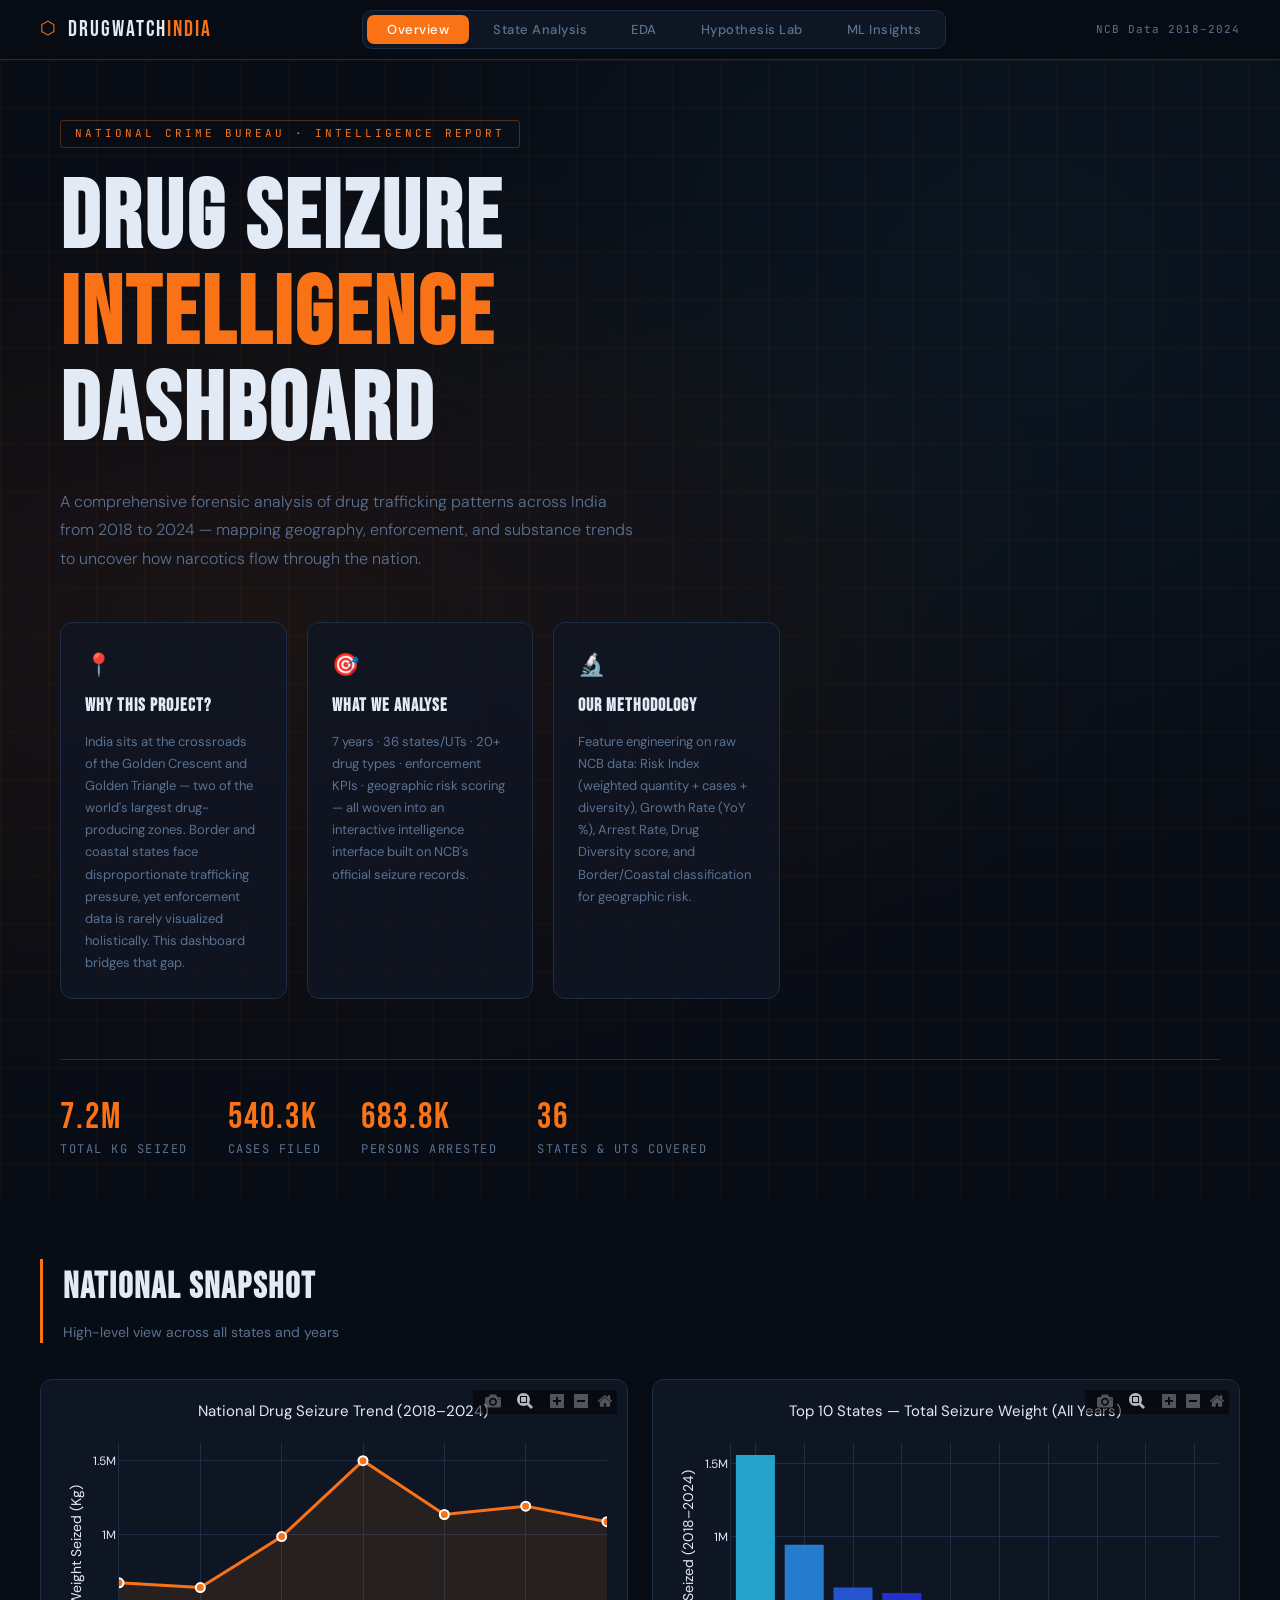
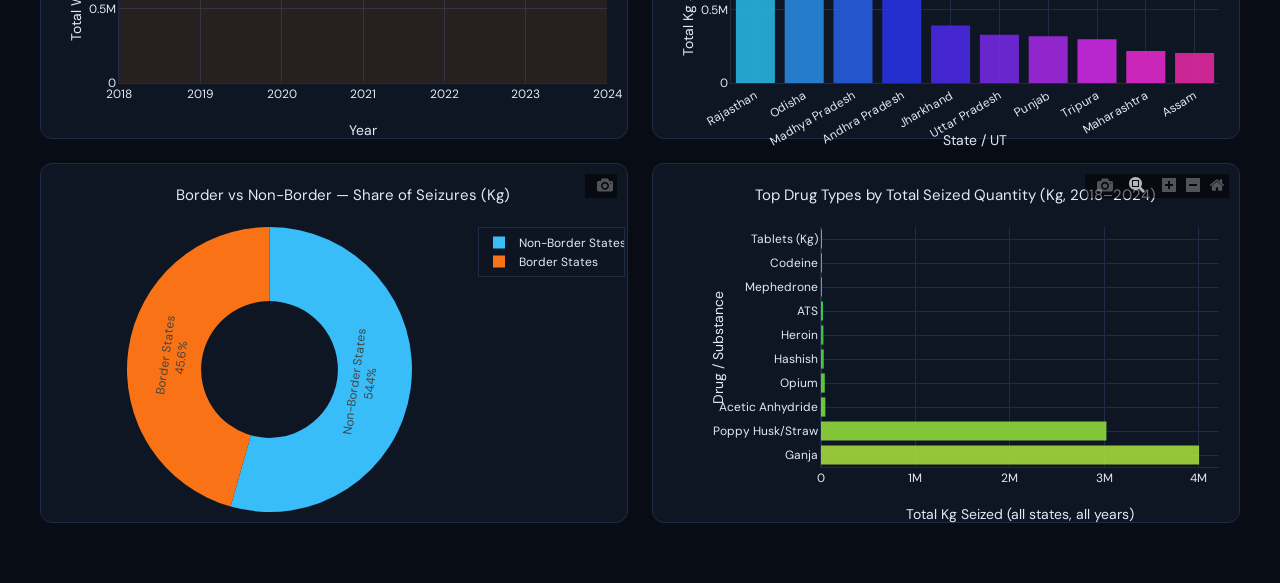
==== commit f3ec87be: "final code" ====
--- a/frontend/index.html
+++ b/frontend/index.html
@@ -1,465 +1,348 @@
-<!doctype html>
+<!DOCTYPE html>
 <html lang="en">
-  <head>
-    <meta charset="UTF-8" />
-    <meta name="viewport" content="width=device-width, initial-scale=1.0" />
-    <title>DrugWatch India — NCB Seizure Intelligence</title>
-    <link rel="preconnect" href="https://fonts.googleapis.com" />
-    <link
-      href="https://fonts.googleapis.com/css2?family=Bebas+Neue&family=DM+Sans:ital,wght@0,300;0,400;0,500;0,700;1,300&family=JetBrains+Mono:wght@400;600&display=swap"
-      rel="stylesheet"
-    />
-    <script src="https://cdn.plot.ly/plotly-latest.min.js"></script>
-    <link rel="stylesheet" href="styles.css" />
-  </head>
-  <body>
-    <!-- NAV -->
-    <nav class="navbar">
-      <div class="nav-brand">
-        <span class="brand-icon">⬡</span>
-        <span class="brand-name">DrugWatch<em>India</em></span>
-      </div>
-      <div class="nav-tabs">
-        <button class="nav-btn active" data-page="home">Overview</button>
-        <button class="nav-btn" data-page="statewise">State Analysis</button>
-        <button class="nav-btn" data-page="eda">EDA</button>
-        <button class="nav-btn" data-page="ml">ML Insights</button>
-      </div>
-      <div class="nav-meta">NCB Data 2018–2024</div>
-    </nav>
-
-    <!-- ═══════════════ PAGE: HOME ═══════════════ -->
-    <div id="page-home" class="page active">
-      <!-- HERO -->
-      <section class="hero">
-        <div class="hero-bg-grid"></div>
-        <div class="hero-content">
-          <div class="hero-tag">
-            National Crime Bureau · Intelligence Report
-          </div>
-          <h1 class="hero-title">
-            Drug Seizure<br /><span class="accent">Intelligence</span
-            ><br />Dashboard
-          </h1>
-          <p class="hero-desc">
-            A comprehensive forensic analysis of drug trafficking patterns
-            across India from 2018 to 2024 — mapping geography, enforcement, and
-            substance trends to uncover how narcotics flow through the nation.
-          </p>
-          <div class="hero-why">
-            <div class="why-card">
-              <div class="why-icon">📍</div>
-              <h4>Why This Project?</h4>
-              <p>
-                India sits at the crossroads of the Golden Crescent and Golden
-                Triangle — two of the world's largest drug-producing zones.
-                Border and coastal states face disproportionate trafficking
-                pressure, yet enforcement data is rarely visualized
-                holistically. This dashboard bridges that gap.
-              </p>
-            </div>
-            <div class="why-card">
-              <div class="why-icon">🎯</div>
-              <h4>What We Analyse</h4>
-              <p>
-                7 years · 36 states/UTs · 20+ drug types · enforcement KPIs ·
-                geographic risk scoring — all woven into an interactive
-                intelligence interface built on NCB's official seizure records.
-              </p>
-            </div>
-            <div class="why-card">
-              <div class="why-icon">🔬</div>
-              <h4>Our Methodology</h4>
-              <p>
-                Feature engineering on raw NCB data: Risk Index (weighted
-                quantity + cases + diversity), Growth Rate (YoY %), Arrest Rate,
-                Drug Diversity score, and Border/Coastal classification for
-                geographic risk.
-              </p>
-            </div>
-          </div>
+<head>
+<meta charset="UTF-8">
+<meta name="viewport" content="width=device-width, initial-scale=1.0">
+<title>DrugWatch India — NCB Seizure Intelligence</title>
+<link rel="preconnect" href="https://fonts.googleapis.com">
+<link href="https://fonts.googleapis.com/css2?family=Bebas+Neue&family=DM+Sans:ital,wght@0,300;0,400;0,500;0,700;1,300&family=JetBrains+Mono:wght@400;600&display=swap" rel="stylesheet">
+<script src="https://cdn.plot.ly/plotly-latest.min.js"></script>
+<link rel="stylesheet" href="styles.css">
+</head>
+<body>
+
+<!-- NAV -->
+<nav class="navbar">
+  <div class="nav-brand">
+    <span class="brand-icon">⬡</span>
+    <span class="brand-name">DrugWatch<em>India</em></span>
+  </div>
+  <div class="nav-tabs">
+    <button class="nav-btn active" data-page="home">Overview</button>
+    <button class="nav-btn" data-page="statewise">State Analysis</button>
+    <button class="nav-btn" data-page="eda">EDA</button>
+    <button class="nav-btn" data-page="hypothesis">Hypothesis Lab</button>
+    <button class="nav-btn" data-page="ml">ML Insights</button>
+  </div>
+  <div class="nav-meta">NCB Data 2018–2024</div>
+</nav>
+
+<!-- ═══════════════ PAGE: HOME ═══════════════ -->
+<div id="page-home" class="page active">
+
+  <!-- HERO -->
+  <section class="hero">
+    <div class="hero-bg-grid"></div>
+    <div class="hero-content">
+      <div class="hero-tag">National Crime Bureau · Intelligence Report</div>
+      <h1 class="hero-title">Drug Seizure<br><span class="accent">Intelligence</span><br>Dashboard</h1>
+      <p class="hero-desc">
+        A comprehensive forensic analysis of drug trafficking patterns across
+        India from 2018 to 2024 — mapping geography, enforcement, and substance trends
+        to uncover how narcotics flow through the nation.
+      </p>
+      <div class="hero-why">
+        <div class="why-card">
+          <div class="why-icon">📍</div>
+          <h4>Why This Project?</h4>
+          <p>India sits at the crossroads of the Golden Crescent and Golden Triangle — two of the world's largest drug-producing zones. Border and coastal states face disproportionate trafficking pressure, yet enforcement data is rarely visualized holistically. This dashboard bridges that gap.</p>
         </div>
-        <div class="hero-stats">
-          <div class="h-stat" id="hs-total"></div>
-          <div class="h-stat" id="hs-cases"></div>
-          <div class="h-stat" id="hs-arrested"></div>
-          <div class="h-stat" id="hs-states"></div>
+        <div class="why-card">
+          <div class="why-icon">🎯</div>
+          <h4>What We Analyse</h4>
+          <p>7 years · 36 states/UTs · 20+ drug types · enforcement KPIs · geographic risk scoring — all woven into an interactive intelligence interface built on NCB's official seizure records.</p>
         </div>
-      </section>
-
-      <!-- HOME OVERVIEW CHARTS -->
-      <section class="section">
-        <div class="section-header">
-          <h2>National Snapshot</h2>
-          <p>High-level view across all states and years</p>
+        <div class="why-card">
+          <div class="why-icon">🔬</div>
+          <h4>Our Methodology</h4>
+          <p>Feature engineering on raw NCB data: Risk Index (weighted quantity + cases + diversity), Growth Rate (YoY %), Arrest Rate, Drug Diversity score, and Border/Coastal classification for geographic risk.</p>
         </div>
-        <div class="chart-grid-2">
-          <div class="chart-box" id="home-trend"></div>
-          <div class="chart-box" id="home-topstates"></div>
-        </div>
-        <div class="chart-grid-2" style="margin-top: 24px">
-          <div class="chart-box" id="home-border"></div>
-          <div class="chart-box" id="home-drugs"></div>
-        </div>
-      </section>
-    </div>
-
-    <!-- ═══════════════ PAGE: STATE ANALYSIS ═══════════════ -->
-    <div id="page-statewise" class="page">
-      <section class="section">
-        <div class="section-header">
-          <h2>State-wise Analysis</h2>
-          <p>Click a state on the map — or use the filters below</p>
-        </div>
-
-        <!-- India Map -->
-        <div class="map-container">
-          <div id="india-map"></div>
-          <div class="map-legend">
-            <div class="legend-label">Low Risk</div>
-            <div class="legend-bar"></div>
-            <div class="legend-label">High Risk</div>
-          </div>
-        </div>
-
-        <!-- State Filter Controls -->
-        <div class="state-controls">
-          <div class="control-group">
-            <label>State / UT</label>
-            <select id="stateFilter"></select>
-          </div>
-          <div class="control-group">
-            <label>Year</label>
-            <select id="yearFilter"></select>
-          </div>
-          <button class="apply-btn" onclick="applyStateFilters()">
-            → Apply
-          </button>
-        </div>
-
-        <!-- KPI Cards -->
-        <div class="kpi-row" id="kpi-row">
-          <div class="kpi" id="kpi-risk">
-            <span class="kpi-label">Risk Index</span
-            ><span class="kpi-val" id="risk">—</span>
-          </div>
-          <div class="kpi" id="kpi-arrest">
-            <span class="kpi-label">Arrest Rate</span
-            ><span class="kpi-val" id="arrest">—</span>
-          </div>
-          <div class="kpi" id="kpi-growth">
-            <span class="kpi-label">Growth Rate</span
-            ><span class="kpi-val" id="growth">—</span>
-          </div>
-          <div class="kpi" id="kpi-diversity">
-            <span class="kpi-label">Drug Diversity</span
-            ><span class="kpi-val" id="diversity">—</span>
-          </div>
-          <div class="kpi">
-            <span class="kpi-label">Total Cases</span
-            ><span class="kpi-val" id="kpi-cases">—</span>
-          </div>
-          <div class="kpi">
-            <span class="kpi-label">Total Arrested</span
-            ><span class="kpi-val" id="kpi-arrested">—</span>
-          </div>
-          <div class="kpi">
-            <span class="kpi-label">Total Qty (kg/units)</span
-            ><span class="kpi-val" id="kpi-qty">—</span>
-          </div>
-          <div class="kpi">
-            <span class="kpi-label">Border State</span
-            ><span class="kpi-val" id="kpi-border">—</span>
-          </div>
-          <div class="kpi">
-            <span class="kpi-label">Coastal State</span
-            ><span class="kpi-val" id="kpi-coastal">—</span>
-          </div>
-        </div>
-
-        <!-- Drug Breakdown Table -->
-        <div class="table-section">
-          <h3 class="table-title">
-            Full Drug Breakdown —
-            <span id="table-state-label">Select a state</span>
-          </h3>
-          <div id="drug-table-container">
-            <p class="placeholder-text">
-              Select a state and year to view detailed seizure data
-            </p>
-          </div>
-        </div>
-
-        <!-- State Trend Chart -->
-        <div class="chart-box" id="state-trend" style="margin-top: 32px"></div>
-      </section>
-    </div>
-
-    <!-- ═══════════════ PAGE: EDA ═══════════════ -->
-    <div id="page-eda" class="page">
-      <section class="section">
-        <div class="section-header">
-          <h2>Exploratory Data Analysis</h2>
-          <p>
-            Select a category to explore visualizations, inferences, and
-            insights
-          </p>
-        </div>
-
-        <!-- EDA Category Tabs -->
-        <div class="eda-tabs">
-          <button class="eda-tab active" data-eda="time">Time-Based</button>
-          <button class="eda-tab" data-eda="geo">Geographic</button>
-          <button class="eda-tab" data-eda="drug">Drug Patterns</button>
-          <button class="eda-tab" data-eda="enforcement">Enforcement</button>
-          <button class="eda-tab" data-eda="border">Border & Coastal</button>
-          <button class="eda-tab" data-eda="advanced">Advanced</button>
-        </div>
-
-        <!-- EDA Panels -->
-        <div id="eda-panel-time" class="eda-panel active">
-          <div class="eda-chart-selector">
-            <button class="eda-chart-btn active" data-chart="time-total">
-              Total Seizures
-            </button>
-            <button class="eda-chart-btn" data-chart="time-drugs">
-              Drug-wise Trends
-            </button>
-            <button class="eda-chart-btn" data-chart="time-growth">
-              Growth Rate
-            </button>
-            <button class="eda-chart-btn" data-chart="time-ma">
-              Moving Average
-            </button>
-          </div>
-          <div class="eda-content">
-            <div id="time-total" class="eda-chart-view active">
-              <div class="chart-box" id="chart-time-total"></div>
-            </div>
-            <div id="time-drugs" class="eda-chart-view">
-              <div class="chart-box" id="chart-time-drugs"></div>
-            </div>
-            <div id="time-growth" class="eda-chart-view">
-              <div class="chart-box" id="chart-time-growth"></div>
-            </div>
-            <div id="time-ma" class="eda-chart-view">
-              <div class="chart-box" id="chart-time-ma"></div>
-            </div>
-          </div>
-          <div class="eda-inferences" id="inf-time"></div>
-        </div>
-
-        <div id="eda-panel-geo" class="eda-panel">
-          <div class="eda-chart-selector">
-            <button class="eda-chart-btn active" data-chart="geo-heat">
-              State Heatmap
-            </button>
-            <button class="eda-chart-btn" data-chart="geo-top10">
-              Top 10 States
-            </button>
-            <button class="eda-chart-btn" data-chart="geo-yearstate">
-              Year × State Heatmap
-            </button>
-            <button class="eda-chart-btn" data-chart="geo-rank">
-              State Ranking
-            </button>
-          </div>
-          <div class="eda-content">
-            <div id="geo-heat" class="eda-chart-view active">
-              <div class="chart-box" id="chart-geo-heat"></div>
-            </div>
-            <div id="geo-top10" class="eda-chart-view">
-              <div class="chart-box" id="chart-geo-top10"></div>
-            </div>
-            <div id="geo-yearstate" class="eda-chart-view">
-              <div class="chart-box" id="chart-geo-yearstate"></div>
-            </div>
-            <div id="geo-rank" class="eda-chart-view">
-              <div class="chart-box" id="chart-geo-rank"></div>
-            </div>
-          </div>
-          <div class="eda-inferences" id="inf-geo"></div>
-        </div>
-
-        <div id="eda-panel-drug" class="eda-panel">
-          <div class="eda-chart-selector">
-            <button class="eda-chart-btn active" data-chart="drug-dist">
-              Drug Distribution
-            </button>
-            <button class="eda-chart-btn" data-chart="drug-stacked">
-              Year-wise Composition
-            </button>
-            <button class="eda-chart-btn" data-chart="drug-corr">
-              Correlation Heatmap
-            </button>
-            <button class="eda-chart-btn" data-chart="drug-diversity">
-              Diversity Histogram
-            </button>
-          </div>
-          <div class="eda-content">
-            <div id="drug-dist" class="eda-chart-view active">
-              <div class="chart-box" id="chart-drug-dist"></div>
-            </div>
-            <div id="drug-stacked" class="eda-chart-view">
-              <div class="chart-box" id="chart-drug-stacked"></div>
-            </div>
-            <div id="drug-corr" class="eda-chart-view">
-              <div class="chart-box" id="chart-drug-corr"></div>
-            </div>
-            <div id="drug-diversity" class="eda-chart-view">
-              <div class="chart-box" id="chart-drug-diversity"></div>
-            </div>
-          </div>
-          <div class="eda-inferences" id="inf-drug"></div>
-        </div>
-
-        <div id="eda-panel-enforcement" class="eda-panel">
-          <div class="eda-chart-selector">
-            <button class="eda-chart-btn active" data-chart="enf-scatter">
-              Cases vs Arrested
-            </button>
-            <button class="eda-chart-btn" data-chart="enf-dist">
-              Arrest Rate Dist.
-            </button>
-            <button class="eda-chart-btn" data-chart="enf-state">
-              State-wise Rate
-            </button>
-            <button class="eda-chart-btn" data-chart="enf-trend">
-              Enforcement Trend
-            </button>
-          </div>
-          <div class="eda-content">
-            <div id="enf-scatter" class="eda-chart-view active">
-              <div class="chart-box" id="chart-enf-scatter"></div>
-            </div>
-            <div id="enf-dist" class="eda-chart-view">
-              <div class="chart-box" id="chart-enf-dist"></div>
-            </div>
-            <div id="enf-state" class="eda-chart-view">
-              <div class="chart-box" id="chart-enf-state"></div>
-            </div>
-            <div id="enf-trend" class="eda-chart-view">
-              <div class="chart-box" id="chart-enf-trend"></div>
-            </div>
-          </div>
-          <div class="eda-inferences" id="inf-enforcement"></div>
-        </div>
-
-        <div id="eda-panel-border" class="eda-panel">
-          <div class="eda-chart-selector">
-            <button class="eda-chart-btn active" data-chart="bord-pie">
-              Border vs Non-Border
-            </button>
-            <button class="eda-chart-btn" data-chart="bord-coastal">
-              Coastal vs Non-Coastal
-            </button>
-            <button class="eda-chart-btn" data-chart="bord-combo">
-              Combined Risk
-            </button>
-          </div>
-          <div class="eda-content">
-            <div id="bord-pie" class="eda-chart-view active">
-              <div class="chart-box" id="chart-bord-pie"></div>
-            </div>
-            <div id="bord-coastal" class="eda-chart-view">
-              <div class="chart-box" id="chart-bord-coastal"></div>
-            </div>
-            <div id="bord-combo" class="eda-chart-view">
-              <div class="chart-box" id="chart-bord-combo"></div>
-            </div>
-          </div>
-          <div class="eda-inferences" id="inf-border"></div>
-        </div>
-
-        <div id="eda-panel-advanced" class="eda-panel">
-          <div class="eda-chart-selector">
-            <button class="eda-chart-btn active" data-chart="adv-box">
-              Distribution (Box)
-            </button>
-            <button class="eda-chart-btn" data-chart="adv-hotspot">
-              Growth Hotspots
-            </button>
-            <button class="eda-chart-btn" data-chart="adv-anomaly">
-              Anomaly Spikes
-            </button>
-          </div>
-          <div class="eda-content">
-            <div id="adv-box" class="eda-chart-view active">
-              <div class="chart-box" id="chart-adv-box"></div>
-            </div>
-            <div id="adv-hotspot" class="eda-chart-view">
-              <div class="chart-box" id="chart-adv-hotspot"></div>
-            </div>
-            <div id="adv-anomaly" class="eda-chart-view">
-              <div class="chart-box" id="chart-adv-anomaly"></div>
-            </div>
-          </div>
-          <div class="eda-inferences" id="inf-advanced"></div>
-        </div>
-      </section>
-    </div>
-
-    <div id="page-ml" class="page">
-<div class="section">
-
-  <div class="section-header">
-    <h2>Machine Learning Insights</h2>
-    <div class="ml-subtext">
-  Clustering groups states into risk categories based on seizure volume and case counts.
+      </div>
+    </div>
+    <div class="hero-stats">
+      <div class="h-stat" id="hs-total"></div>
+      <div class="h-stat" id="hs-cases"></div>
+      <div class="h-stat" id="hs-arrested"></div>
+      <div class="h-stat" id="hs-states"></div>
+    </div>
+  </section>
+
+  <!-- HOME OVERVIEW CHARTS -->
+  <section class="section">
+    <div class="section-header">
+      <h2>National Snapshot</h2>
+      <p>High-level view across all states and years</p>
+    </div>
+    <div class="chart-grid-2">
+      <div class="chart-box" id="home-trend"></div>
+      <div class="chart-box" id="home-topstates"></div>
+    </div>
+    <div class="chart-grid-2" style="margin-top:24px">
+      <div class="chart-box" id="home-border"></div>
+      <div class="chart-box" id="home-drugs"></div>
+    </div>
+  </section>
+
 </div>
-  <!-- Filters -->
-  <div class="pill-group">
-    <button onclick="renderML('High Risk')" class="ml-btn" data-type="High Risk">High</button>
-<button onclick="renderML('Medium Risk')" class="ml-btn" data-type="Medium Risk">Medium</button>
-<button onclick="renderML('Low Risk')" class="ml-btn" data-type="Low Risk">Low</button>
-  </div>
-
-  <!-- Chart -->
-  <div id="ml-clusters" style="margin-top:15px;"></div>
-
-  <!-- Insight -->
-  <div id="ml-insight" class="insight-text"></div>
-
-  <!-- 🔮 Forecast Section -->
-<div class="section-header" style="margin-top:40px;">
-  <h2>Forecasting</h2>
-  <p>Select a year and explore future predictions</p>
+
+<!-- ═══════════════ PAGE: STATE ANALYSIS ═══════════════ -->
+<div id="page-statewise" class="page">
+
+  <section class="section">
+    <div class="section-header">
+      <h2>State-wise Analysis</h2>
+      <p>Click a state on the map — or use the filters below</p>
+    </div>
+
+    <!-- India Map -->
+    <div class="map-container">
+      <div id="india-map"></div>
+      <div class="map-legend">
+        <div class="legend-label">Low Risk</div>
+        <div class="legend-bar"></div>
+        <div class="legend-label">High Risk</div>
+      </div>
+    </div>
+
+    <!-- State Filter Controls -->
+    <div class="state-controls">
+      <div class="control-group">
+        <label>State / UT</label>
+        <select id="stateFilter"></select>
+      </div>
+      <div class="control-group">
+        <label>Year</label>
+        <select id="yearFilter"></select>
+      </div>
+      <button class="apply-btn" onclick="applyStateFilters()">→ Apply</button>
+    </div>
+
+    <!-- KPI Cards -->
+    <div class="kpi-row" id="kpi-row">
+      <div class="kpi" id="kpi-risk"><span class="kpi-label">Risk Index</span><span class="kpi-val" id="risk">—</span></div>
+      <div class="kpi" id="kpi-arrest"><span class="kpi-label">Arrest Rate</span><span class="kpi-val" id="arrest">—</span></div>
+      <div class="kpi" id="kpi-growth"><span class="kpi-label">Growth Rate</span><span class="kpi-val" id="growth">—</span></div>
+      <div class="kpi" id="kpi-diversity"><span class="kpi-label">Drug Diversity</span><span class="kpi-val" id="diversity">—</span></div>
+      <div class="kpi"><span class="kpi-label">Total Cases</span><span class="kpi-val" id="kpi-cases">—</span></div>
+      <div class="kpi"><span class="kpi-label">Total Arrested</span><span class="kpi-val" id="kpi-arrested">—</span></div>
+      <div class="kpi"><span class="kpi-label">Total Qty (kg/units)</span><span class="kpi-val" id="kpi-qty">—</span></div>
+      <div class="kpi"><span class="kpi-label">Border State</span><span class="kpi-val" id="kpi-border">—</span></div>
+      <div class="kpi"><span class="kpi-label">Coastal State</span><span class="kpi-val" id="kpi-coastal">—</span></div>
+    </div>
+
+    <!-- Drug Breakdown Table -->
+    <div class="table-section">
+      <h3 class="table-title">Full Drug Breakdown — <span id="table-state-label">Select a state</span></h3>
+      <div id="drug-table-container">
+        <p class="placeholder-text">Select a state and year to view detailed seizure data</p>
+      </div>
+    </div>
+
+    <!-- State Trend Chart -->
+    <div class="chart-box" id="state-trend" style="margin-top:32px"></div>
+
+  </section>
 </div>
 
-<!-- Year Toggle -->
-<div style="margin: 10px 0;">
-  <label>Select Year:</label>
-  <select id="forecast-year" onchange="updateForecast()">
-    <option>2025</option>
-    <option>2026</option>
-    <option>2027</option>
-    <option>2028</option>
-    <option>2029</option>
-    <option>2030</option>
-    <option>2031</option>
-    <option>2032</option>
-    <option>2033</option>
-    <option>2034</option>
-    <option>2035</option>
-  </select>
+<!-- ═══════════════ PAGE: EDA ═══════════════ -->
+<div id="page-eda" class="page">
+  <section class="section">
+    <div class="section-header">
+      <h2>Exploratory Data Analysis</h2>
+      <p>Select a category to explore visualizations, inferences, and insights</p>
+    </div>
+
+    <!-- EDA Category Tabs -->
+    <div class="eda-tabs">
+      <button class="eda-tab active" data-eda="time">📈 Time-Based</button>
+      <button class="eda-tab" data-eda="geo">🗺 Geographic</button>
+      <button class="eda-tab" data-eda="drug">💊 Drug Patterns</button>
+      <button class="eda-tab" data-eda="enforcement">🚔 Enforcement</button>
+      <button class="eda-tab" data-eda="border">🌍 Border & Coastal</button>
+      <button class="eda-tab" data-eda="advanced">🔥 Advanced</button>
+    </div>
+
+    <!-- EDA Panels -->
+    <div id="eda-panel-time" class="eda-panel active">
+      <div class="eda-chart-selector">
+        <button class="eda-chart-btn active" data-chart="time-total">Total Seizures</button>
+        <button class="eda-chart-btn" data-chart="time-drugs">Drug-wise Trends</button>
+        <button class="eda-chart-btn" data-chart="time-growth">Growth Rate</button>
+        <button class="eda-chart-btn" data-chart="time-ma">Moving Average</button>
+      </div>
+      <div class="eda-content">
+        <div id="time-total" class="eda-chart-view active"><div class="chart-box" id="chart-time-total"></div></div>
+        <div id="time-drugs" class="eda-chart-view"><div class="chart-box" id="chart-time-drugs"></div></div>
+        <div id="time-growth" class="eda-chart-view"><div class="chart-box" id="chart-time-growth"></div></div>
+        <div id="time-ma" class="eda-chart-view"><div class="chart-box" id="chart-time-ma"></div></div>
+      </div>
+      <div class="eda-inferences" id="inf-time"></div>
+    </div>
+
+    <div id="eda-panel-geo" class="eda-panel">
+      <div class="eda-chart-selector">
+        <button class="eda-chart-btn active" data-chart="geo-heat">State Heatmap</button>
+        <button class="eda-chart-btn" data-chart="geo-top10">Top 10 States</button>
+        <button class="eda-chart-btn" data-chart="geo-yearstate">Year × State Heatmap</button>
+        <button class="eda-chart-btn" data-chart="geo-rank">State Ranking</button>
+      </div>
+      <div class="eda-content">
+        <div id="geo-heat" class="eda-chart-view active"><div class="chart-box" id="chart-geo-heat"></div></div>
+        <div id="geo-top10" class="eda-chart-view"><div class="chart-box" id="chart-geo-top10"></div></div>
+        <div id="geo-yearstate" class="eda-chart-view"><div class="chart-box" id="chart-geo-yearstate"></div></div>
+        <div id="geo-rank" class="eda-chart-view"><div class="chart-box" id="chart-geo-rank"></div></div>
+      </div>
+      <div class="eda-inferences" id="inf-geo"></div>
+    </div>
+
+    <div id="eda-panel-drug" class="eda-panel">
+      <div class="eda-chart-selector">
+        <button class="eda-chart-btn active" data-chart="drug-dist">Drug Distribution</button>
+        <button class="eda-chart-btn" data-chart="drug-stacked">Year-wise Composition</button>
+        <button class="eda-chart-btn" data-chart="drug-corr">Correlation Heatmap</button>
+        <button class="eda-chart-btn" data-chart="drug-diversity">Diversity Histogram</button>
+      </div>
+      <div class="eda-content">
+        <div id="drug-dist" class="eda-chart-view active"><div class="chart-box" id="chart-drug-dist"></div></div>
+        <div id="drug-stacked" class="eda-chart-view"><div class="chart-box" id="chart-drug-stacked"></div></div>
+        <div id="drug-corr" class="eda-chart-view"><div class="chart-box" id="chart-drug-corr"></div></div>
+        <div id="drug-diversity" class="eda-chart-view"><div class="chart-box" id="chart-drug-diversity"></div></div>
+      </div>
+      <div class="eda-inferences" id="inf-drug"></div>
+    </div>
+
+    <div id="eda-panel-enforcement" class="eda-panel">
+      <div class="eda-chart-selector">
+        <button class="eda-chart-btn active" data-chart="enf-scatter">Cases vs Arrested</button>
+        <button class="eda-chart-btn" data-chart="enf-dist">Arrest Rate Dist.</button>
+        <button class="eda-chart-btn" data-chart="enf-state">State-wise Rate</button>
+        <button class="eda-chart-btn" data-chart="enf-trend">Enforcement Trend</button>
+      </div>
+      <div class="eda-content">
+        <div id="enf-scatter" class="eda-chart-view active"><div class="chart-box" id="chart-enf-scatter"></div></div>
+        <div id="enf-dist" class="eda-chart-view"><div class="chart-box" id="chart-enf-dist"></div></div>
+        <div id="enf-state" class="eda-chart-view"><div class="chart-box" id="chart-enf-state"></div></div>
+        <div id="enf-trend" class="eda-chart-view"><div class="chart-box" id="chart-enf-trend"></div></div>
+      </div>
+      <div class="eda-inferences" id="inf-enforcement"></div>
+    </div>
+
+    <div id="eda-panel-border" class="eda-panel">
+      <div class="eda-chart-selector">
+        <button class="eda-chart-btn active" data-chart="bord-pie">Border vs Non-Border</button>
+        <button class="eda-chart-btn" data-chart="bord-coastal">Coastal vs Non-Coastal</button>
+        <button class="eda-chart-btn" data-chart="bord-combo">Combined Risk</button>
+      </div>
+      <div class="eda-content">
+        <div id="bord-pie" class="eda-chart-view active"><div class="chart-box" id="chart-bord-pie"></div></div>
+        <div id="bord-coastal" class="eda-chart-view"><div class="chart-box" id="chart-bord-coastal"></div></div>
+        <div id="bord-combo" class="eda-chart-view"><div class="chart-box" id="chart-bord-combo"></div></div>
+      </div>
+      <div class="eda-inferences" id="inf-border"></div>
+    </div>
+
+    <div id="eda-panel-advanced" class="eda-panel">
+      <div class="eda-chart-selector">
+        <button class="eda-chart-btn active" data-chart="adv-box">Distribution (Box)</button>
+        <button class="eda-chart-btn" data-chart="adv-hotspot">Growth Hotspots</button>
+        <button class="eda-chart-btn" data-chart="adv-anomaly">Anomaly Spikes</button>
+      </div>
+      <div class="eda-content">
+        <div id="adv-box" class="eda-chart-view active"><div class="chart-box" id="chart-adv-box"></div></div>
+        <div id="adv-hotspot" class="eda-chart-view"><div class="chart-box" id="chart-adv-hotspot"></div></div>
+        <div id="adv-anomaly" class="eda-chart-view"><div class="chart-box" id="chart-adv-anomaly"></div></div>
+      </div>
+      <div class="eda-inferences" id="inf-advanced"></div>
+    </div>
+
+  </section>
 </div>
 
-<!-- India Map -->
-<div id="forecast-map" style="height:500px; margin-top:20px;"></div>
-
-<!-- Chart -->
-<div id="forecast-chart" style="height:400px; margin-top:20px;"></div>
-
-<!-- Insight -->
-<div id="forecast-insight" class="insight-text"></div>
-
-
-
+<!-- ═══════════════ PAGE: HYPOTHESIS ═══════════════ -->
+<div id="page-hypothesis" class="page">
+  <section class="section">
+    <div class="section-header">
+      <h2>Hypothesis Testing Lab 🧪</h2>
+      <p>Statistical validation of patterns using non-parametric tests</p>
+    </div>
+
+    <!-- Hypothesis Cards -->
+    <div id="hypothesis-container" class="hypothesis-grid">
+      <p class="placeholder-text">Click below to run hypothesis tests</p>
+    </div>
+
+    <!-- Run Button -->
+    <div style="text-align:center; margin-top:20px;">
+      <button class="apply-btn" onclick="loadHypothesis()">Run Tests ⚡</button>
+    </div>
+  </section>
 </div>
-    <script src="data.js"></script>
-    <script src="script.js"></script>
-    <script src="ml.js"></script>
-    <script src="eda.js"></script>
+
+<div id="page-ml" class="page">
+  <div class="section">
+
+    <div class="section-header">
+      <h2>Machine Learning Insights</h2>
+      <div class="ml-subtext">
+        Clustering groups states into risk categories based on seizure volume and case counts.
+      </div>
+    </div>
+
+    <!-- Filters -->
+    <div class="pill-group">
+      <button onclick="renderML('High Risk')" class="ml-btn" data-type="High Risk">High</button>
+      <button onclick="renderML('Medium Risk')" class="ml-btn" data-type="Medium Risk">Medium</button>
+      <button onclick="renderML('Low Risk')" class="ml-btn" data-type="Low Risk">Low</button>
+    </div>
+
+    <!-- Chart -->
+    <div id="ml-clusters" style="margin-top:15px;"></div>
+
+    <!-- Insight -->
+    <div id="ml-insight" class="insight-text"></div>
+
+     <!-- 🔮 Forecast Section -->
+      <div class="section-header" style="margin-top:40px;">
+        <h2>Forecasting</h2>
+        <p>Select a year and explore future predictions</p>
+      </div>
+      <!-- Year Toggle -->
+      <div style="margin: 10px 0;">
+        <label>Select Year:</label>
+        <select id="forecast-year" onchange="updateForecast()">
+          <option>2025</option>
+          <option>2026</option>
+          <option>2027</option>
+          <option>2028</option>
+          <option>2029</option>
+          <option>2030</option>
+          <option>2031</option>
+          <option>2032</option>
+          <option>2033</option>
+          <option>2034</option>
+          <option>2035</option>
+        </select>
+      </div>
+      <!-- India Map -->
+      <div id="forecast-map" style="height:500px; margin-top:20px;"></div>
+      <!-- Chart -->
+      <div id="forecast-chart" style="height:400px; margin-top:20px;"></div>
+
+      <!-- Insight -->
+       <div id="forecast-insight" class="insight-text"></div>
+      </div>
     
-  </body>
-</html>
+
+
+<!-- FOOTER -->
+<footer class="footer">
+  <p>DrugWatch India · Data sourced from National Crime Bureau (NCB) Reports · Built for academic analysis</p>
+</footer>
+
+<script src="data.js"></script>
+<script src="script.js"></script>
+<script src="eda.js"></script>
+<script src="hypothesis.js"></script>
+<script src="ml.js  "></script>
+</body>
+</html>
